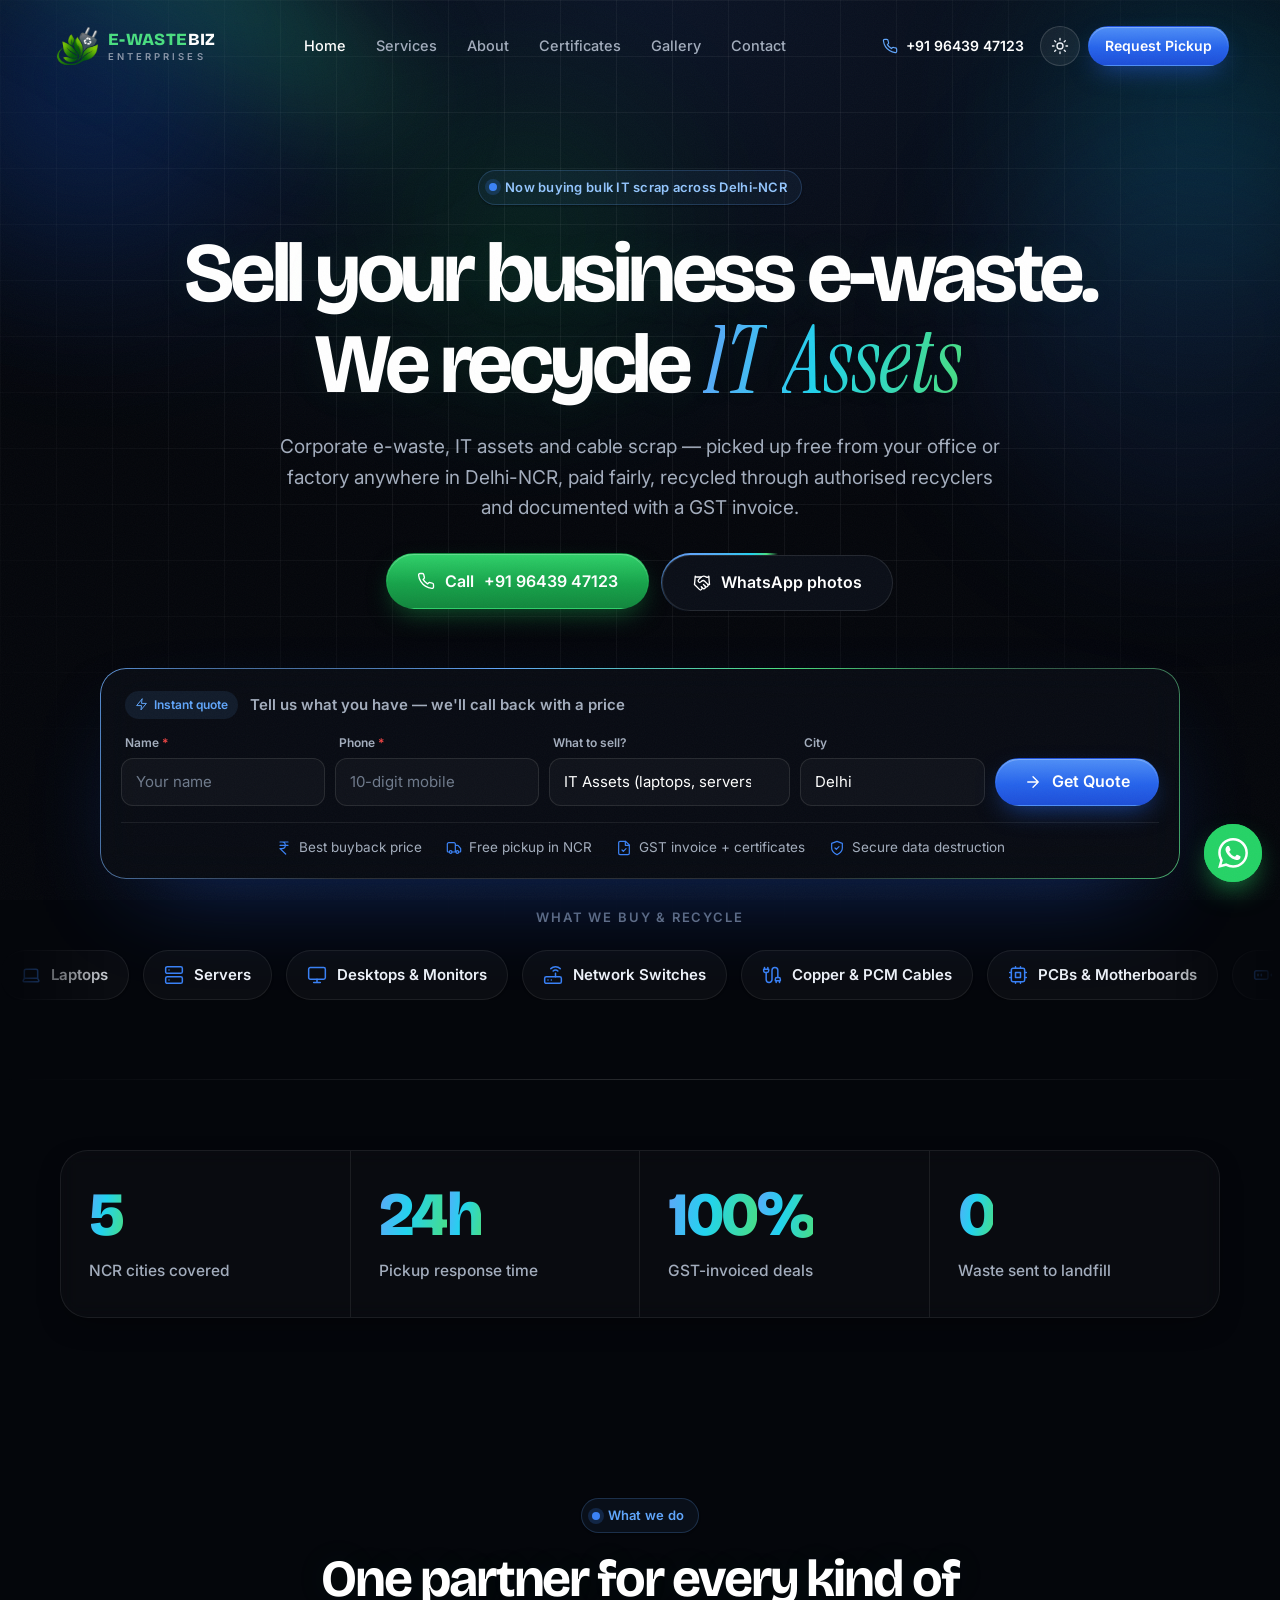
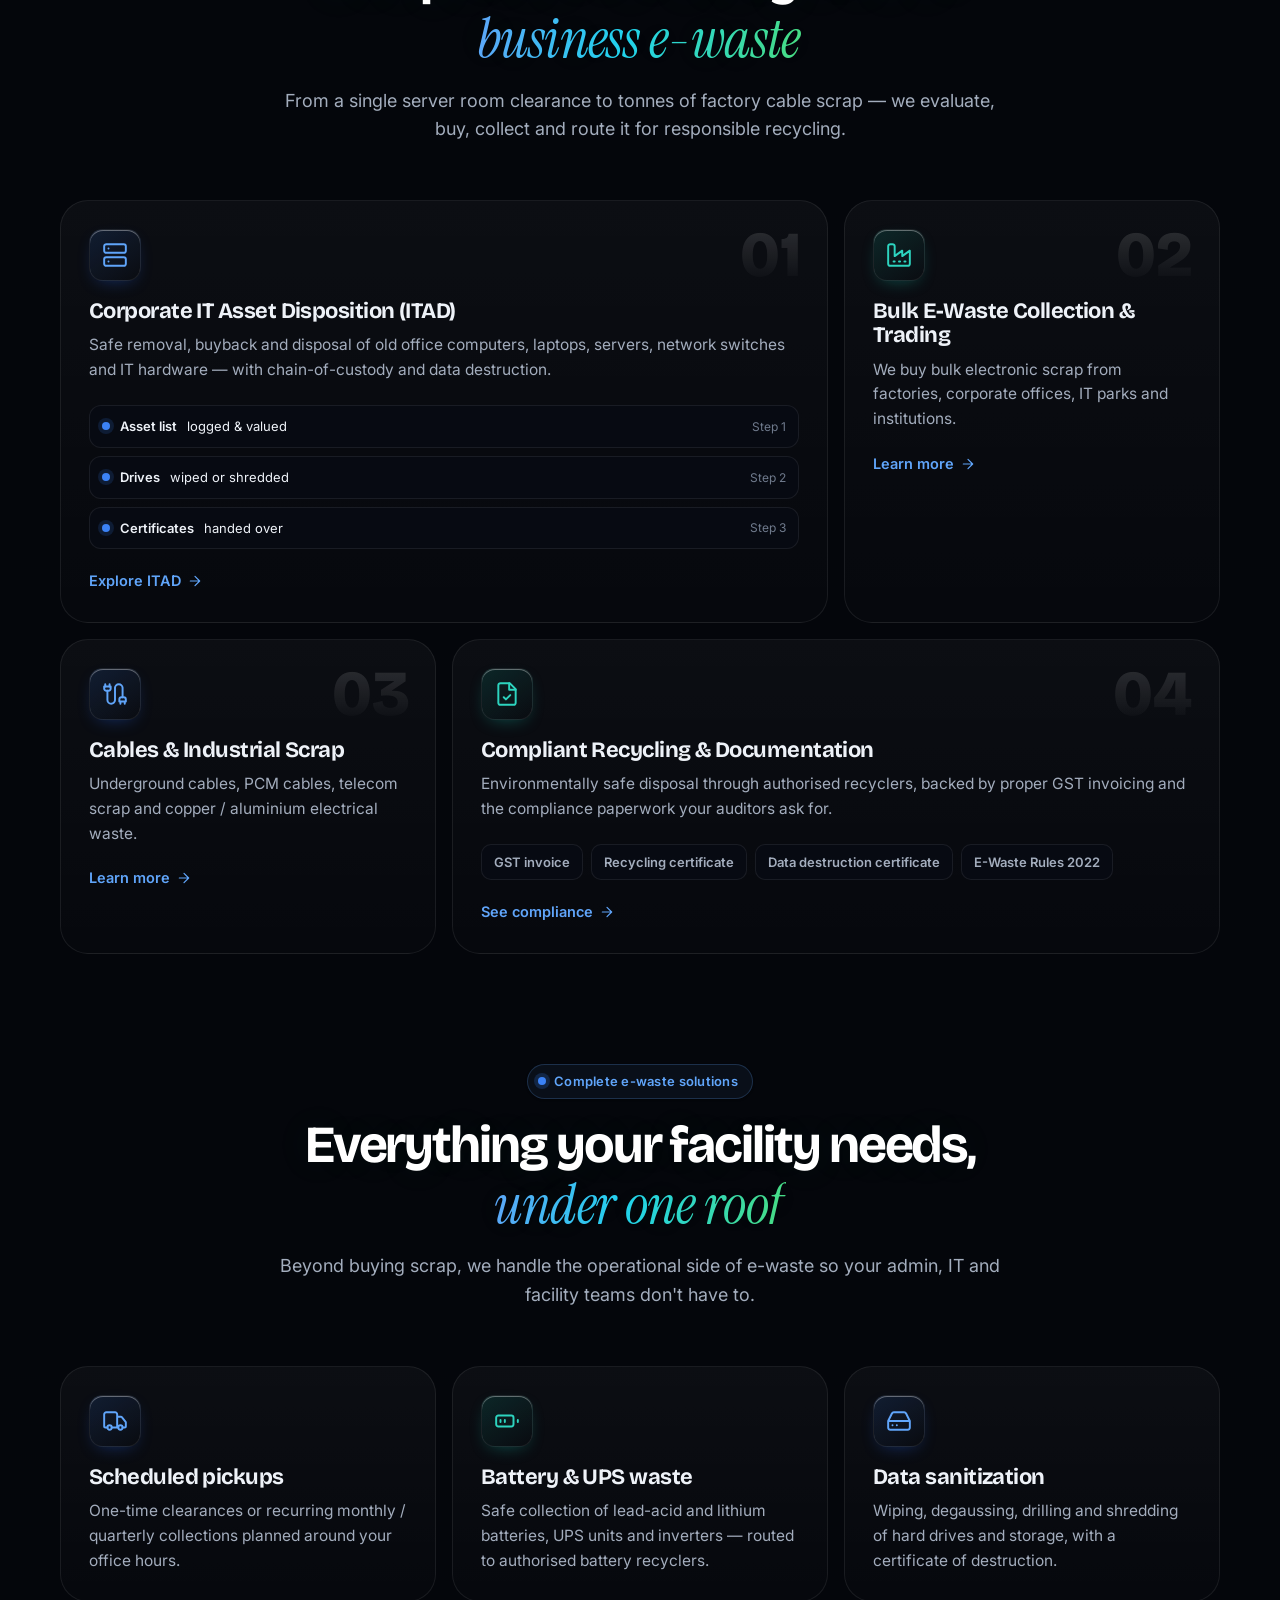
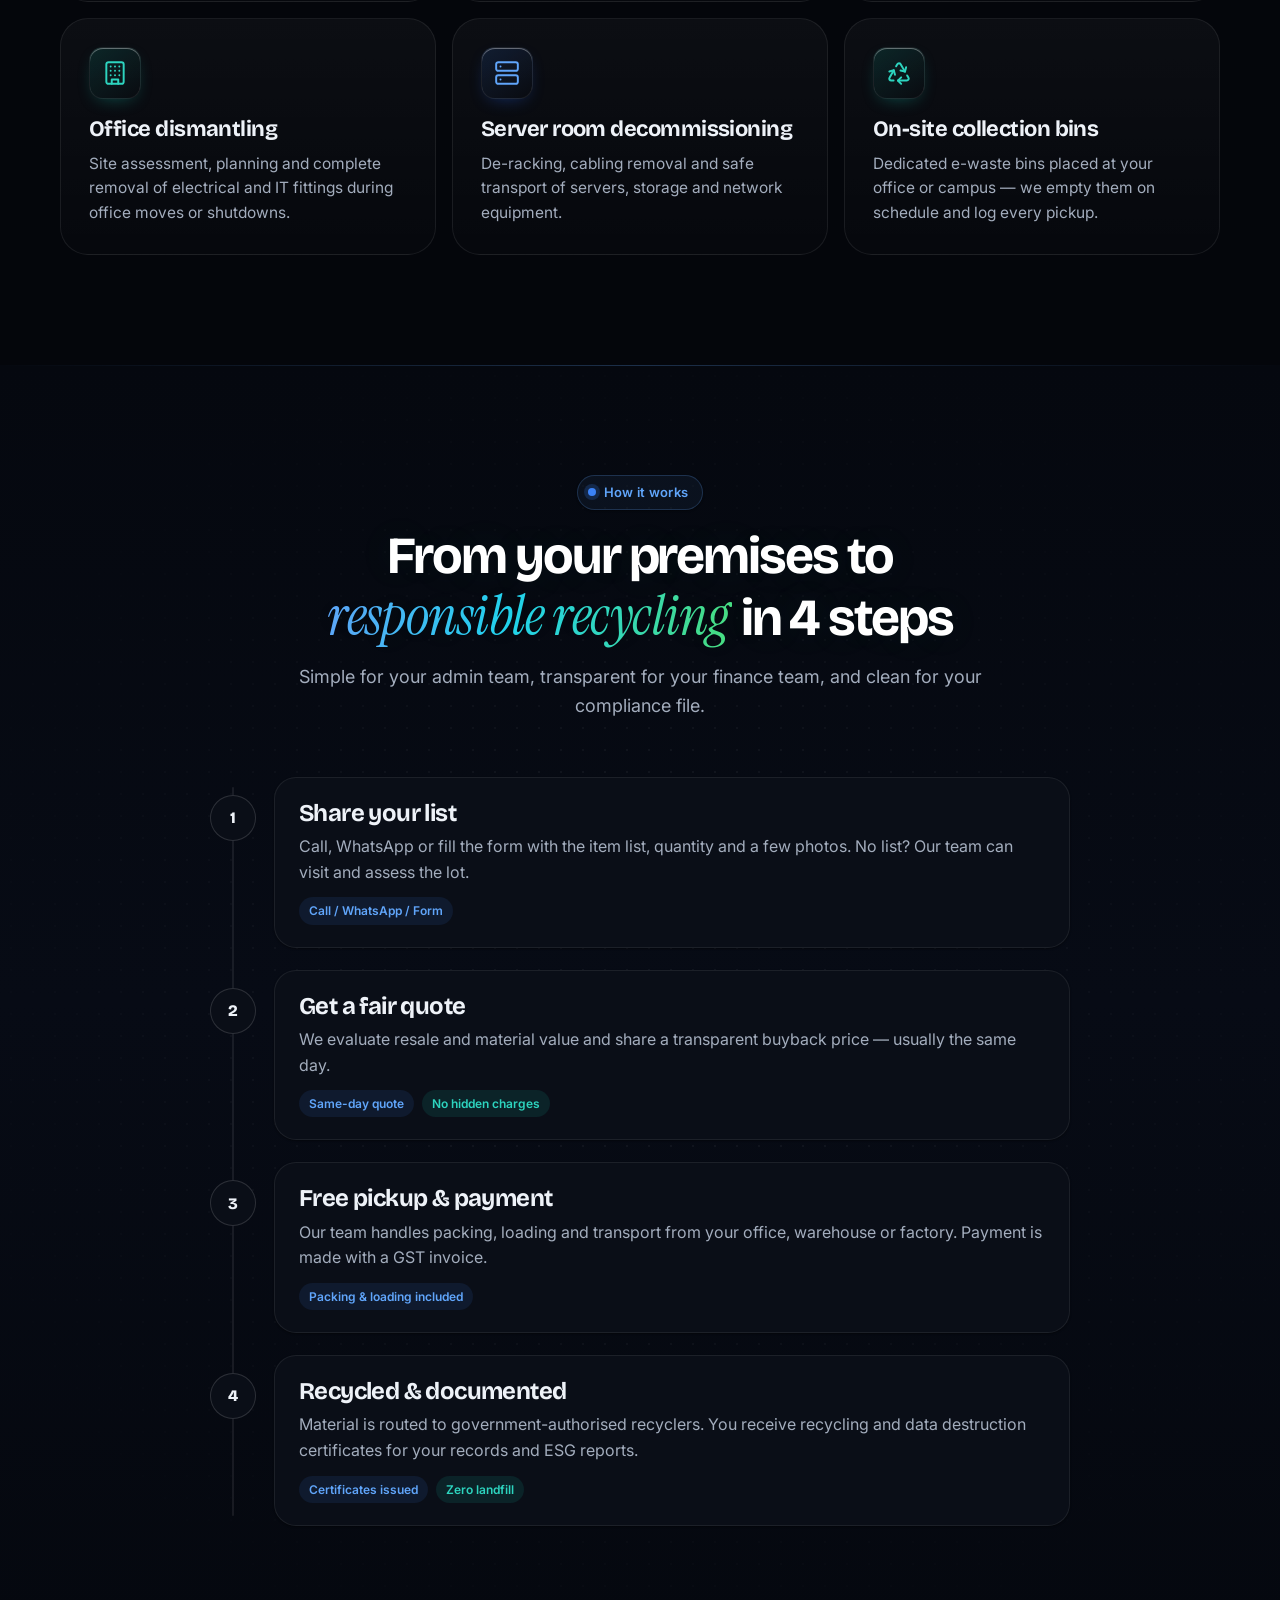
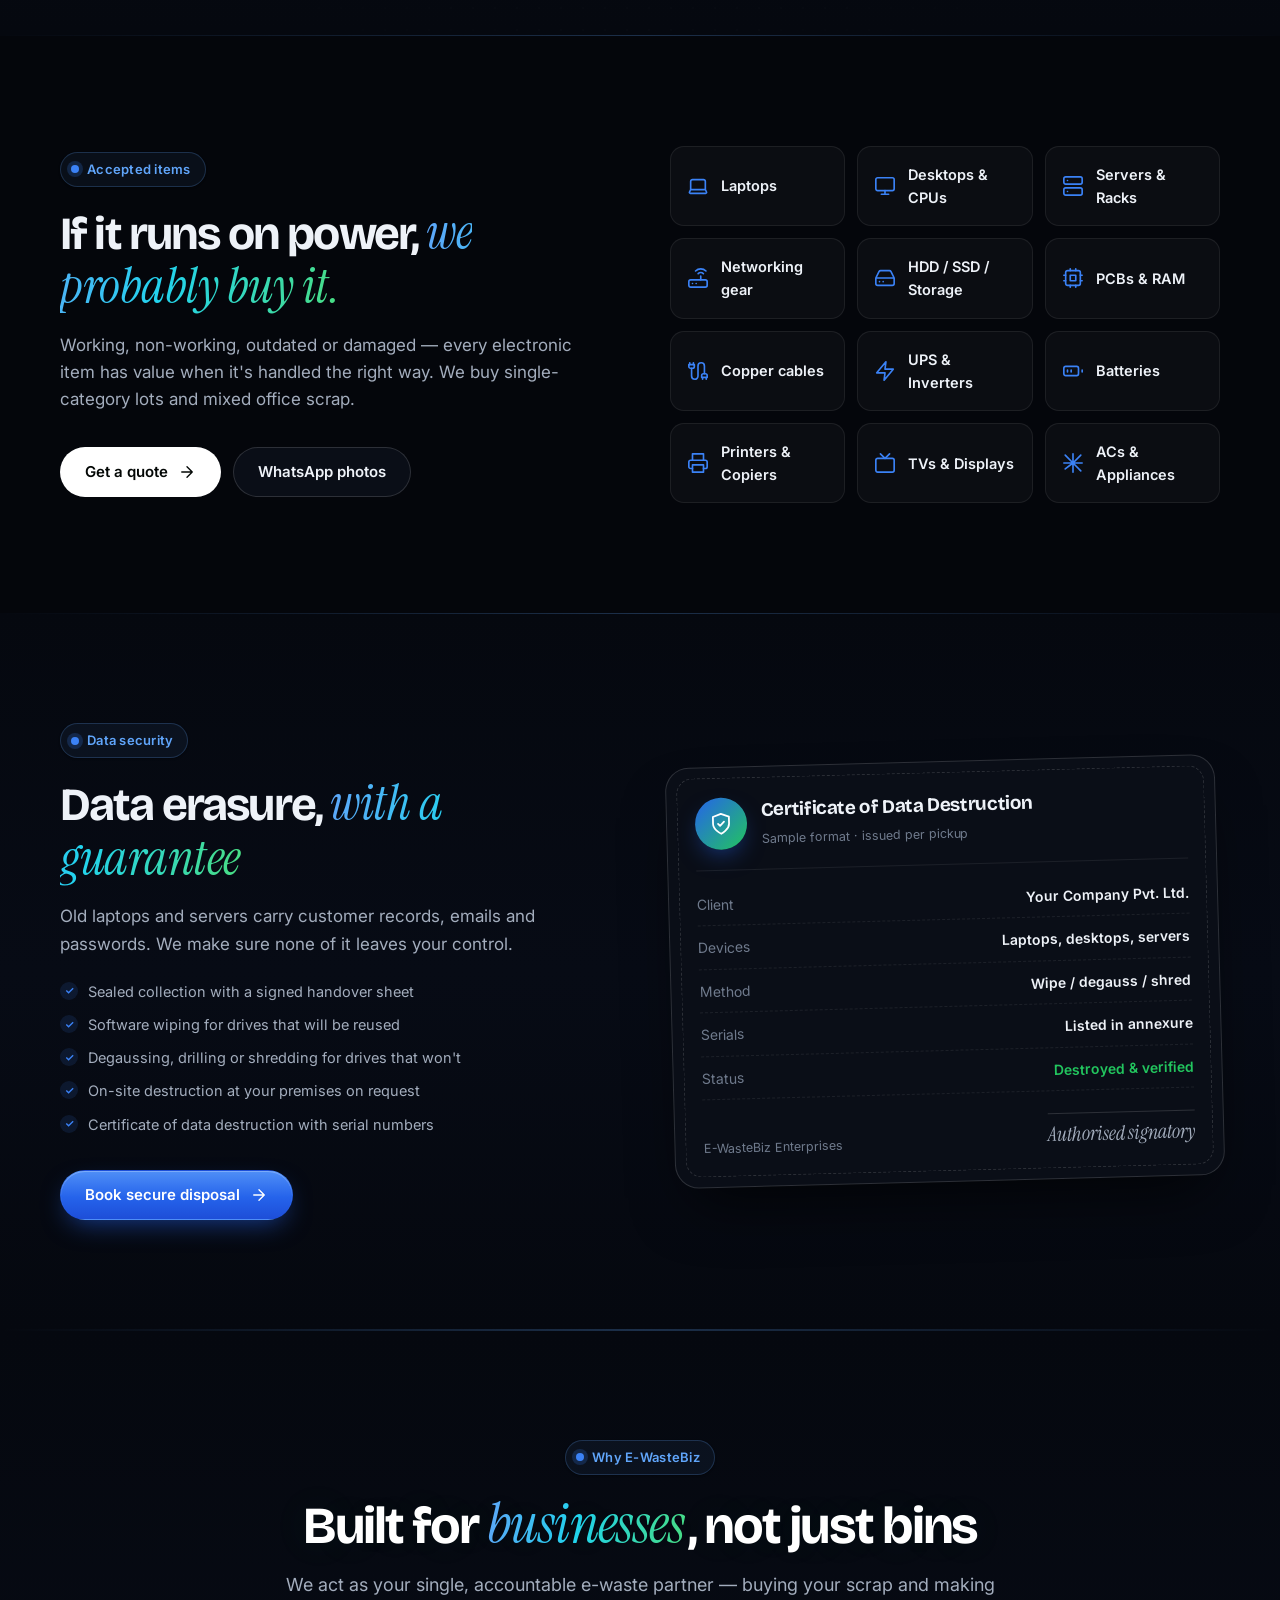
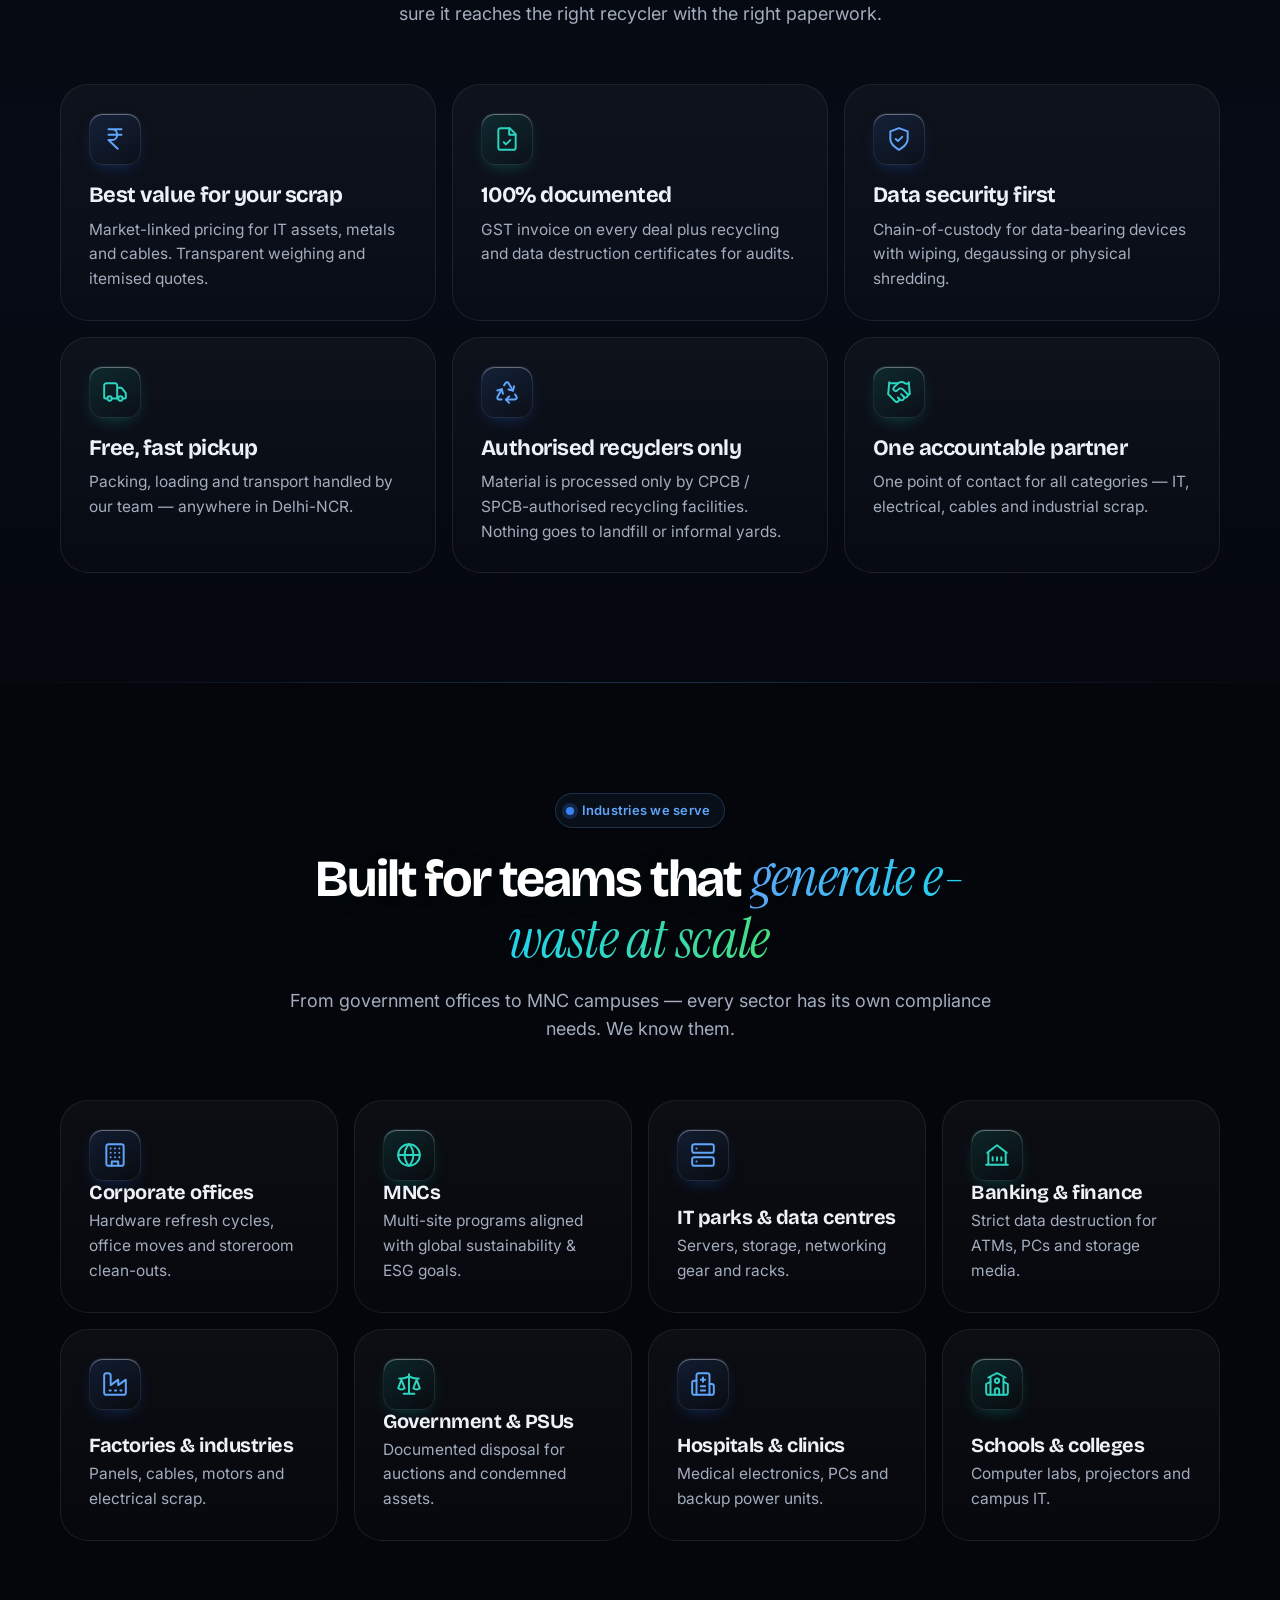
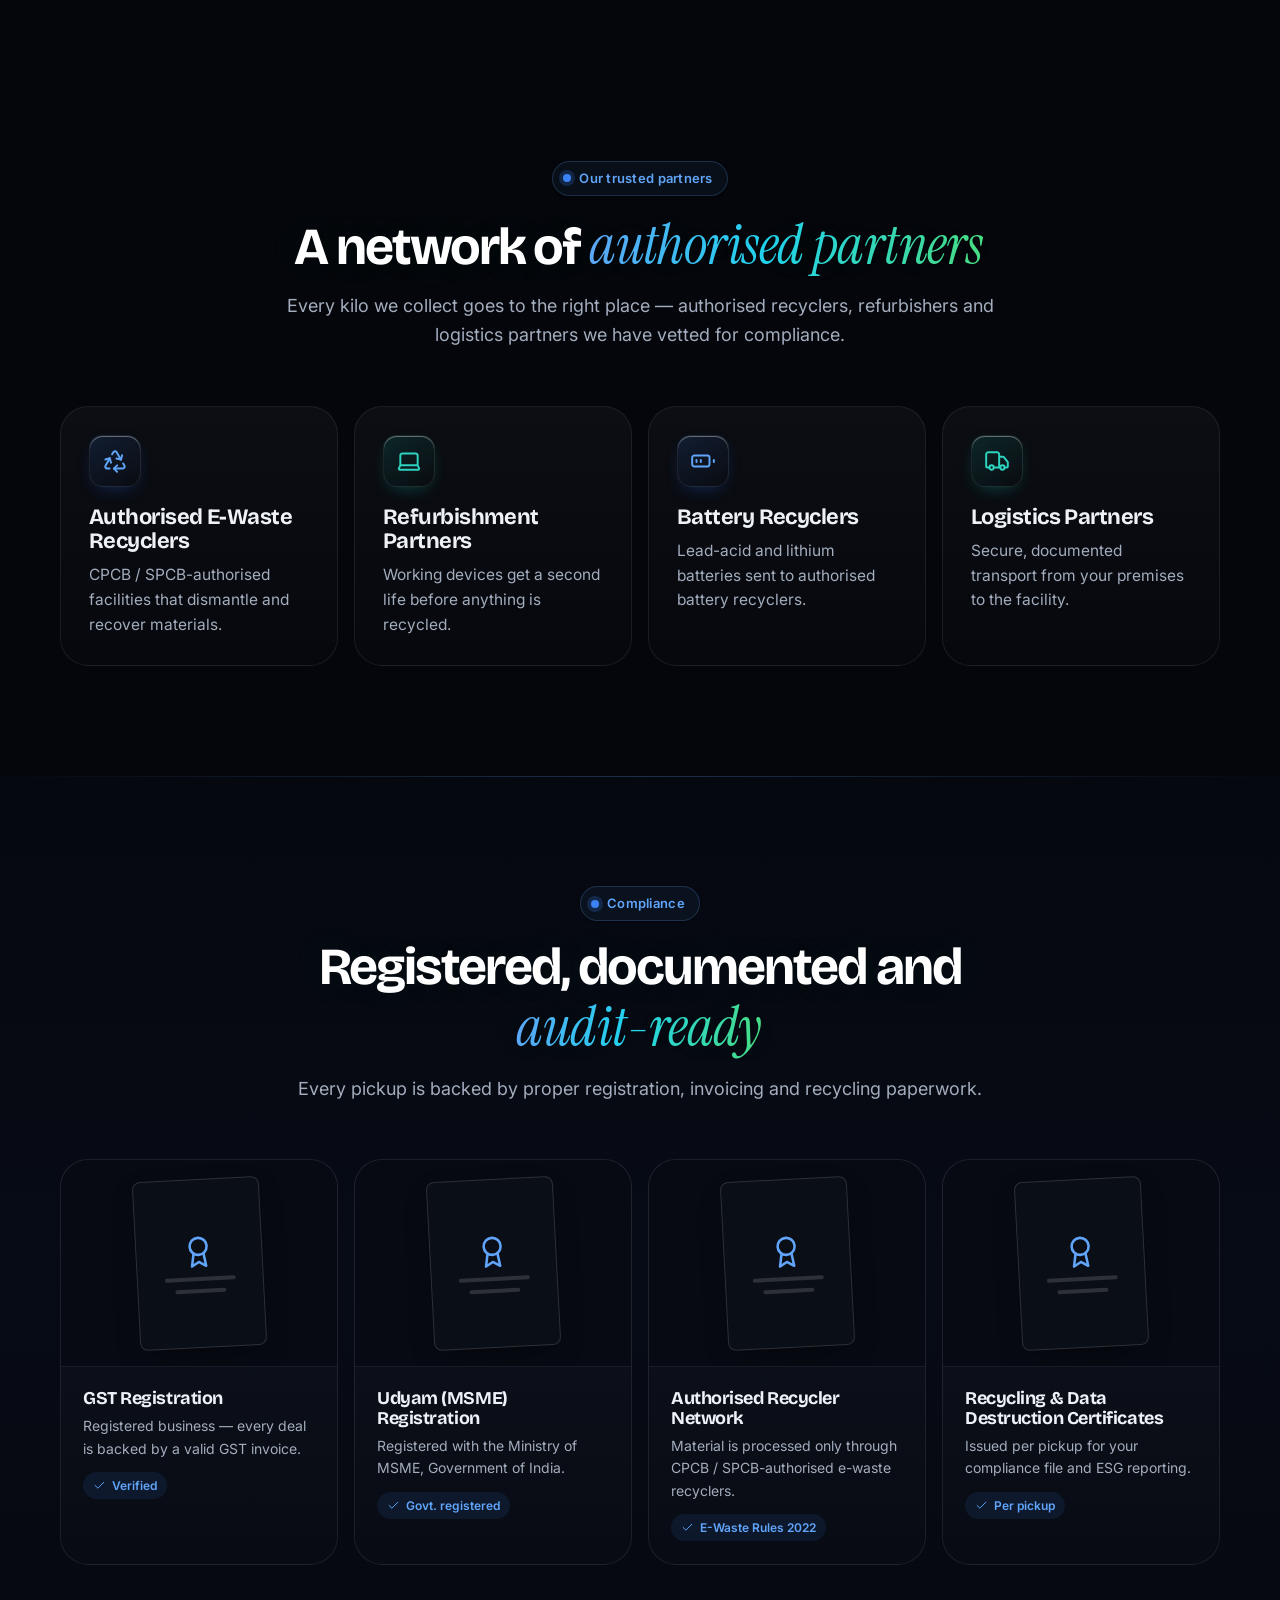
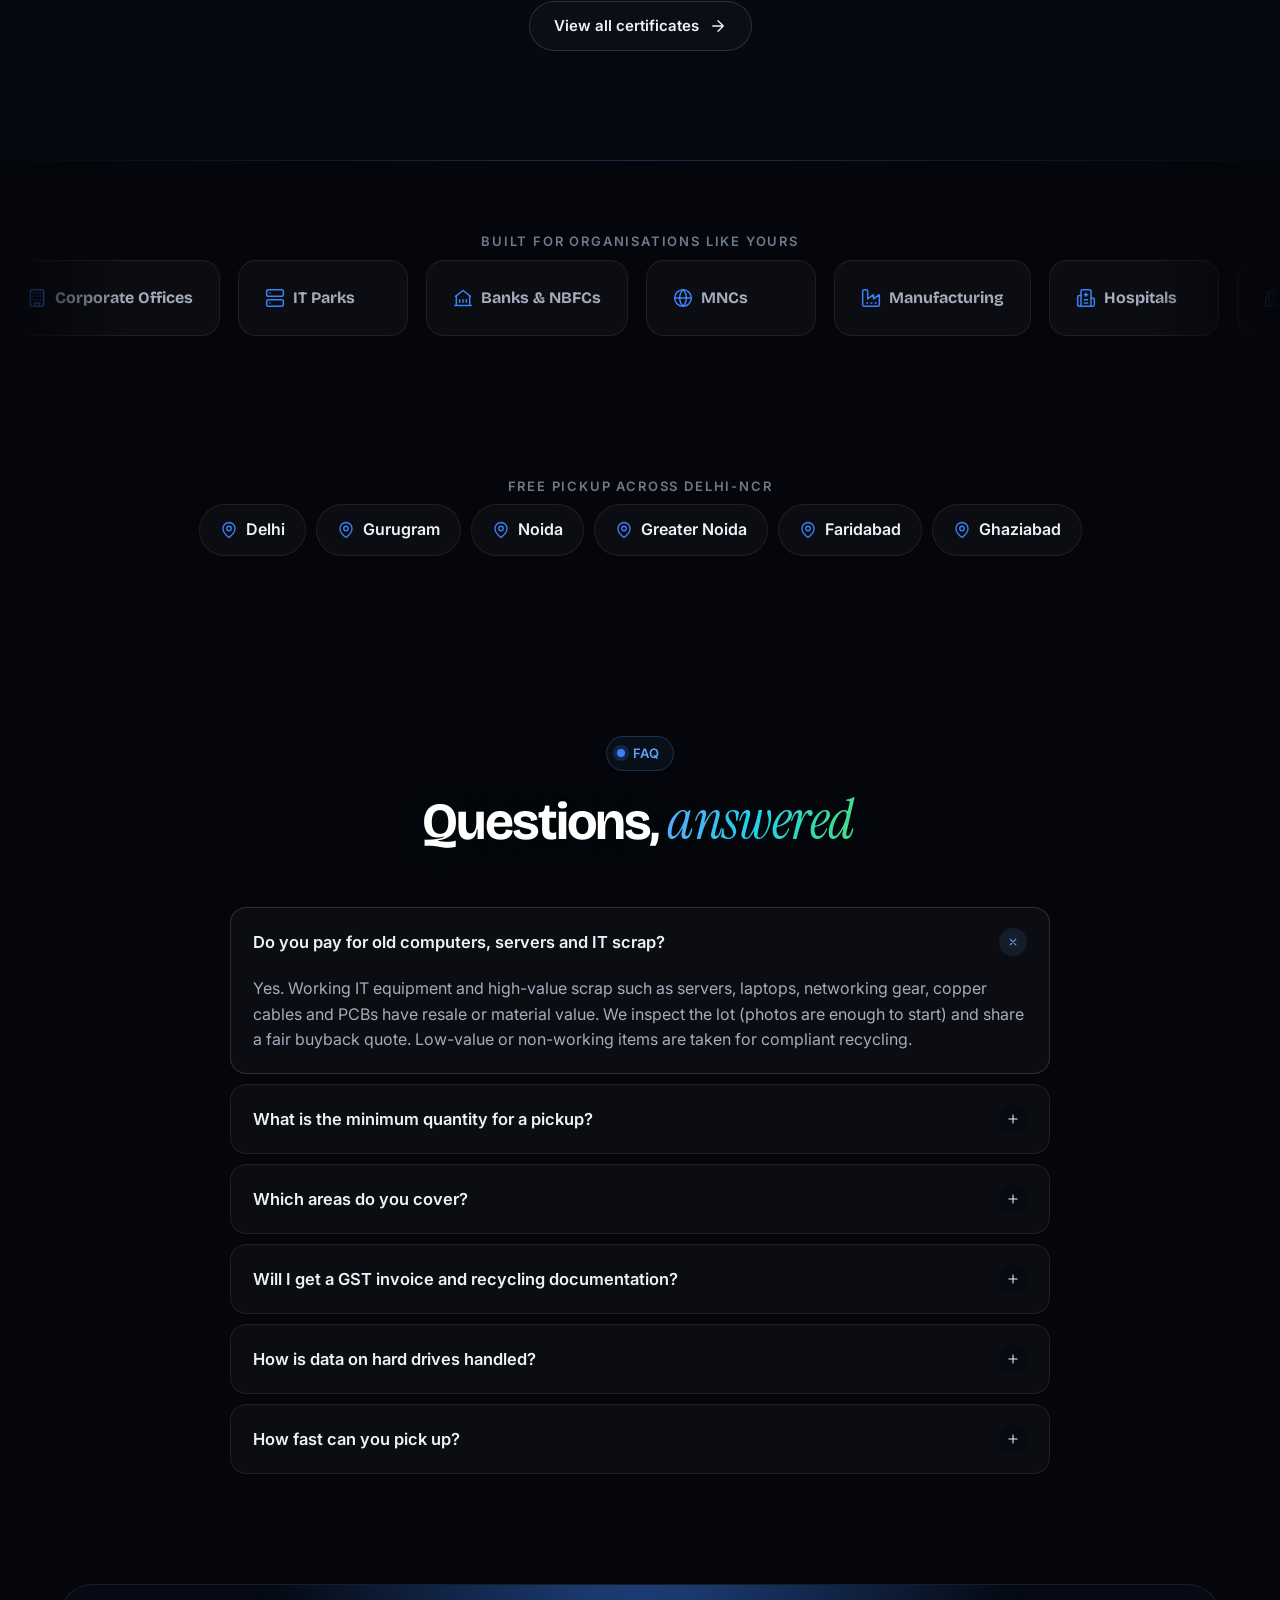
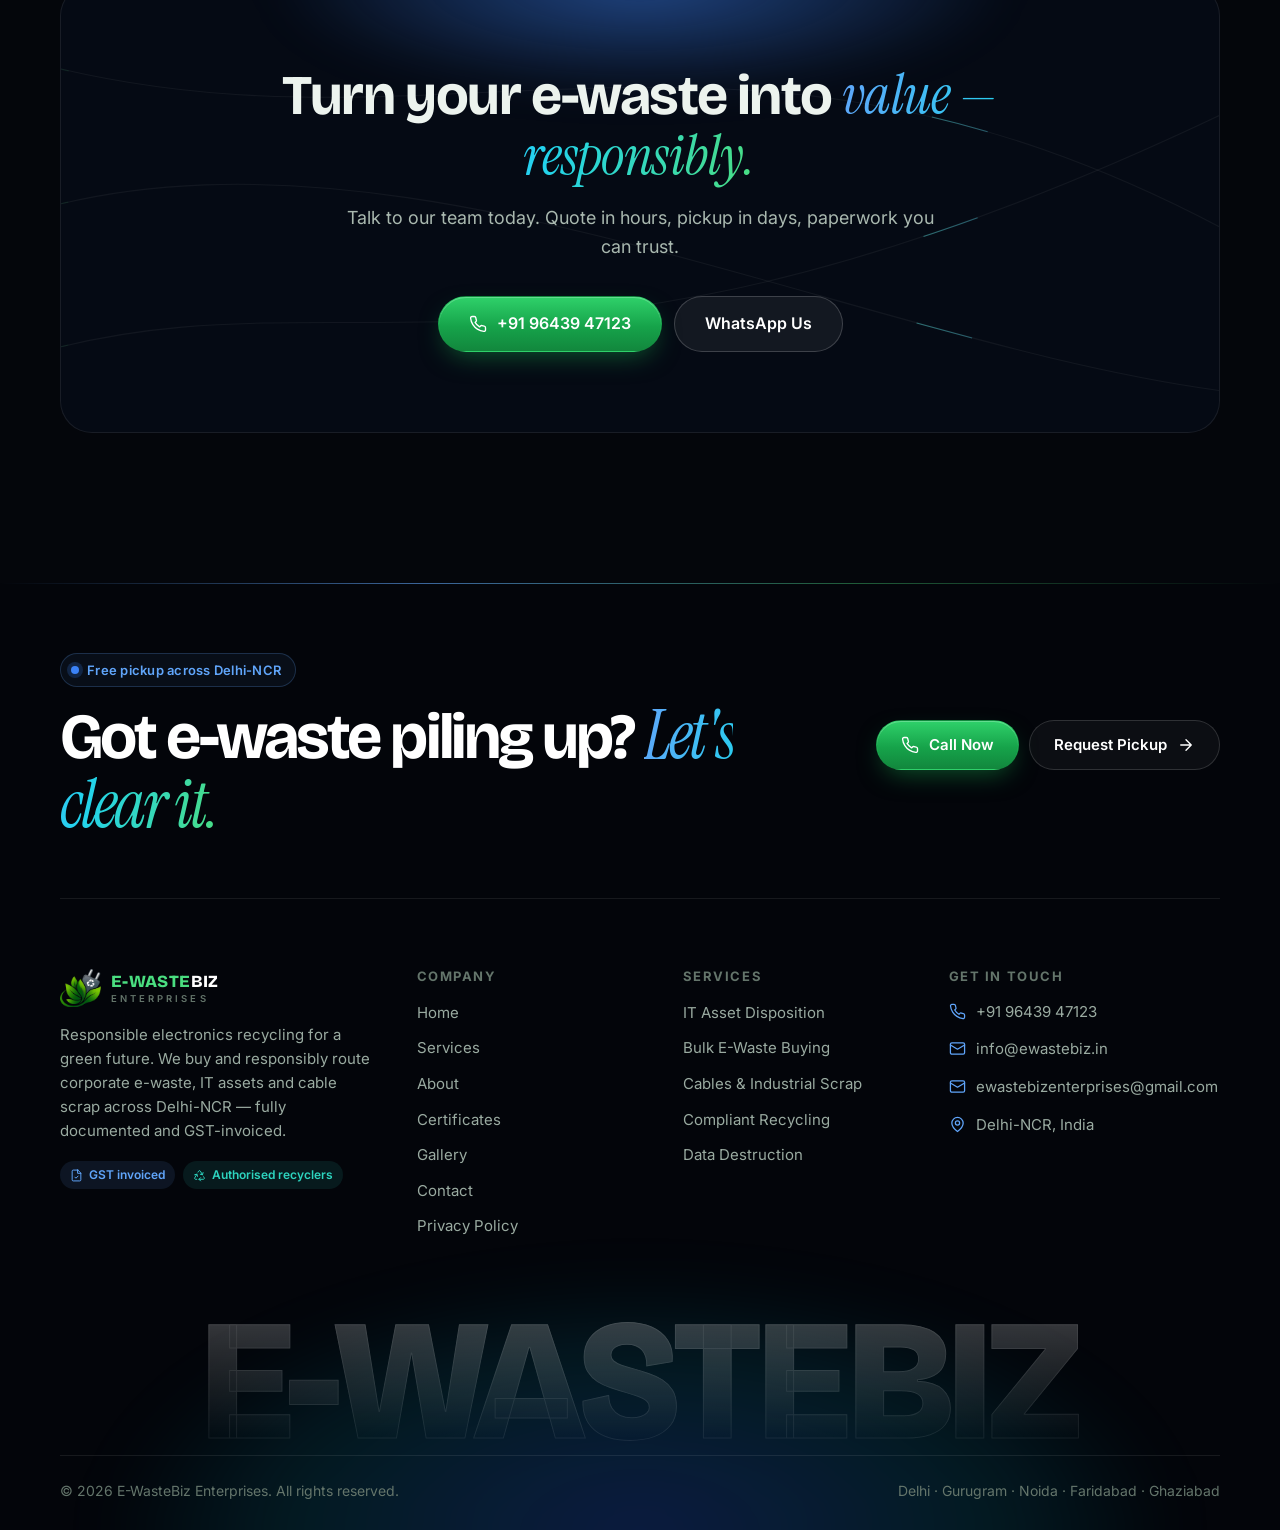
==== index.html @ ce3c7e49 "first commit" ====
<!doctype html>
<html lang="en">
<head>
  <meta charset="utf-8">
  <meta name="viewport" content="width=device-width, initial-scale=1, viewport-fit=cover">
  <title>E-WasteBiz Enterprises | Corporate E-Waste Buyers & IT Scrap Recycling in Delhi-NCR</title>
  <meta name="description" content="E-WasteBiz Enterprises buys and responsibly recycles corporate e-waste, IT assets, servers, laptops and cable scrap across Delhi, Gurugram, Noida, Faridabad & Ghaziabad. GST invoice, recycling certificates, free pickup.">
  <meta name="theme-color" content="#16a34a">
  <link rel="canonical" href="https://ewastebiz.in/">
  <meta property="og:type" content="website">
  <meta property="og:title" content="E-WasteBiz Enterprises — Responsible Electronics Recycling in Delhi-NCR">
  <meta property="og:description" content="Sell your office e-waste, IT assets and cable scrap. Fair buyback, free pickup, GST invoice & compliance documents.">
  <meta property="og:image" content="https://ewastebiz.in/assets/img/og.jpg">
  <link rel="icon" type="image/png" href="assets/img/favicon.png">
  <link rel="apple-touch-icon" href="assets/img/favicon.png">
  <script>var t="dark";try{t=localStorage.getItem("ewb-theme")||"dark"}catch(e){}document.documentElement.dataset.theme=t</script>
  <link rel="preconnect" href="https://fonts.googleapis.com">
  <link rel="preconnect" href="https://fonts.gstatic.com" crossorigin>
  <link href="https://fonts.googleapis.com/css2?family=Bricolage+Grotesque:opsz,wght@12..96,600;12..96,700;12..96,800&family=Instrument+Serif:ital@0;1&family=Inter:wght@400;500;600;700&display=swap" rel="stylesheet">
  <link rel="stylesheet" href="assets/css/style.css">
  <script type="application/ld+json">
  {"@context":"https://schema.org","@type":"LocalBusiness","name":"E-WasteBiz Enterprises","url":"https://ewastebiz.in/","image":"https://ewastebiz.in/assets/img/og.jpg","telephone":"+919643947123","email":"info@ewastebiz.in","areaServed":["Delhi","Gurugram","Noida","Faridabad","Ghaziabad"],"description":"Corporate e-waste buying, IT asset disposition and compliant recycling in Delhi-NCR."}
  </script>
</head>
<body data-page="home">

<main>
  <!-- ================= HERO ================= -->
  <section class="hero" id="top">
    <div class="aurora"><span></span><span></span><span></span></div>
    <div class="bg-grid"></div>
    <svg class="spotlight" viewBox="0 0 3787 2842" fill="none" aria-hidden="true">
      <g filter="url(#spf)"><ellipse cx="1924.71" cy="273.501" rx="1924.71" ry="273.501" transform="matrix(-0.822377 -0.568943 -0.568943 0.822377 3631.88 2291.09)" fill="url(#spg)" fill-opacity="0.22"/></g>
      <defs>
        <filter id="spf" x=".86" y=".84" width="3785.16" height="2840.26" filterUnits="userSpaceOnUse" color-interpolation-filters="sRGB"><feFlood flood-opacity="0" result="b"/><feBlend in="SourceGraphic" in2="b" result="s"/><feGaussianBlur stdDeviation="151" result="g"/></filter>
        <linearGradient id="spg"><stop stop-color="#22c55e"/><stop offset="1" stop-color="#3b82f6"/></linearGradient>
      </defs>
    </svg>
    <div class="glow-orb" style="width:420px;height:420px;right:-120px;top:120px;background:rgba(59,130,246,.18)"></div>

    <div class="meteors" aria-hidden="true"></div>
    <div class="container hero-center">
      <span class="eyebrow reveal"><span class="dot"></span><span data-announcement>Now buying bulk IT scrap across Delhi-NCR</span></span>
      <h1>
        <span class="tg">Sell your business e-waste.</span><br>
        <span class="tg">We recycle</span> <span class="flip-words" data-flip="Old Laptops|Servers|IT Assets|Copper Cables|Office E-Waste">Old Laptops</span>
      </h1>
      <p class="lead reveal" data-d="1">Corporate e-waste, IT assets and cable scrap — picked up free from your office or factory anywhere in Delhi-NCR, paid fairly, recycled through authorised recyclers and documented with a GST invoice.</p>
      <div class="hero-cta reveal" data-d="2">
        <a class="btn btn--primary btn--lg" href="tel:+919643947123" data-track="call"><i data-icon="phone"></i> Call <span data-site="phone">+91 96439 47123</span></a>
        <span class="btn-moving"><a class="btn btn--lg" href="#" data-wa><i data-icon="handshake"></i> WhatsApp photos</a></span>
      </div>

      <!-- Quote bar (LP conversion) -->
      <div class="quote-bar reveal" data-d="3" id="pickup">
        <div class="qb-head">
          <span class="pill"><i data-icon="zap"></i> Instant quote</span>
          <span class="qb-title">Tell us what you have — we'll call back with a price</span>
        </div>
        <form data-lead-form="hero" novalidate>
          <div class="qb-fields">
            <div class="field"><label for="h-name">Name <span class="req">*</span></label><input class="input" id="h-name" name="name" autocomplete="name" placeholder="Your name" required></div>
            <div class="field"><label for="h-phone">Phone <span class="req">*</span></label><input class="input" id="h-phone" name="phone" type="tel" inputmode="tel" autocomplete="tel" placeholder="10-digit mobile" required></div>
            <div class="field"><label for="h-cat">What to sell?</label>
              <select class="select" id="h-cat" name="category">
                <option>IT Assets (laptops, servers)</option><option>Bulk E-Waste</option><option>Cables & Copper Scrap</option><option>Batteries / UPS</option><option>Mixed office scrap</option><option>Other</option>
              </select></div>
            <div class="field"><label for="h-city">City</label>
              <select class="select" id="h-city" name="city">
                <option>Delhi</option><option>Gurugram</option><option>Noida</option><option>Greater Noida</option><option>Faridabad</option><option>Ghaziabad</option><option>Other</option>
              </select></div>
            <input class="hp" type="text" name="website" tabindex="-1" autocomplete="off" aria-hidden="true">
            <button class="btn btn--primary btn--lg qb-btn" type="submit"><span class="spinner"></span><i class="lbl-icon" data-icon="arrow"></i> Get Quote</button>
          </div>
          <div class="form-msg" role="alert"></div>
        </form>
        <div class="qb-foot">
          <span><i data-icon="rupee"></i> Best buyback price</span>
          <span><i data-icon="truck"></i> Free pickup in NCR</span>
          <span><i data-icon="file"></i> GST invoice + certificates</span>
          <span><i data-icon="shield"></i> Secure data destruction</span>
        </div>
      </div>
    </div>

    <!-- What we buy marquee -->
    <div class="strip">
      <div class="strip-label">What we buy &amp; recycle</div>
      <div class="marquee"><div class="marquee-track" data-dup>
        <span class="chip"><i data-icon="laptop"></i>Laptops</span>
        <span class="chip"><i data-icon="server"></i>Servers</span>
        <span class="chip"><i data-icon="monitor"></i>Desktops & Monitors</span>
        <span class="chip"><i data-icon="router"></i>Network Switches</span>
        <span class="chip"><i data-icon="cable"></i>Copper & PCM Cables</span>
        <span class="chip"><i data-icon="cpu"></i>PCBs & Motherboards</span>
        <span class="chip"><i data-icon="battery"></i>UPS & Batteries</span>
        <span class="chip"><i data-icon="printer"></i>Printers & Copiers</span>
        <span class="chip"><i data-icon="hdd"></i>Hard Drives</span>
        <span class="chip"><i data-icon="phoneDev"></i>Mobiles & Tablets</span>
        <span class="chip"><i data-icon="factory"></i>Industrial Scrap</span>
      </div></div>
    </div>
  </section>

  <!-- ================= STATS ================= -->
  <section class="section--tight">
    <div class="container">
      <div class="stats reveal" data-stats></div>
    </div>
  </section>

  <!-- ================= SERVICES (BENTO) ================= -->
  <section class="section" id="services">
    <div class="container">
      <div class="section-head reveal">
        <span class="eyebrow"><span class="dot"></span>What we do</span>
        <h2>One partner for every kind of <span class="grad-text">business e-waste</span></h2>
        <p>From a single server room clearance to tonnes of factory cable scrap — we evaluate, buy, collect and route it for responsible recycling.</p>
      </div>
      <div class="bento">
        <article class="card reveal">
          <span class="card-num">01</span>
          <div class="card-icon"><i data-icon="server"></i></div>
          <h3>Corporate IT Asset Disposition (ITAD)</h3>
          <p>Safe removal, buyback and disposal of old office computers, laptops, servers, network switches and IT hardware — with chain-of-custody and data destruction.</p>
          <div class="mini-log">
            <div><i></i><b>Asset list</b> logged &amp; valued<span>Step 1</span></div>
            <div><i></i><b>Drives</b> wiped or shredded<span>Step 2</span></div>
            <div><i></i><b>Certificates</b> handed over<span>Step 3</span></div>
          </div>
          <a class="card-link" href="services.html#itad">Explore ITAD <i data-icon="arrow"></i></a>
        </article>
        <article class="card reveal" data-d="1">
          <span class="card-num">02</span>
          <div class="card-icon card-icon--blue"><i data-icon="factory"></i></div>
          <h3>Bulk E-Waste Collection & Trading</h3>
          <p>We buy bulk electronic scrap from factories, corporate offices, IT parks and institutions.</p>
          <a class="card-link" href="services.html#bulk">Learn more <i data-icon="arrow"></i></a>
        </article>
        <article class="card reveal">
          <span class="card-num">03</span>
          <div class="card-icon"><i data-icon="cable"></i></div>
          <h3>Cables & Industrial Scrap</h3>
          <p>Underground cables, PCM cables, telecom scrap and copper / aluminium electrical waste.</p>
          <a class="card-link" href="services.html#cables">Learn more <i data-icon="arrow"></i></a>
        </article>
        <article class="card reveal" data-d="1">
          <span class="card-num">04</span>
          <div class="card-icon card-icon--blue"><i data-icon="file"></i></div>
          <h3>Compliant Recycling & Documentation</h3>
          <p>Environmentally safe disposal through authorised recyclers, backed by proper GST invoicing and the compliance paperwork your auditors ask for.</p>
          <div class="bento-visual"><span class="tag">GST invoice</span><span class="tag">Recycling certificate</span><span class="tag">Data destruction certificate</span><span class="tag">E-Waste Rules 2022</span></div>
          <a class="card-link" href="services.html#compliance">See compliance <i data-icon="arrow"></i></a>
        </article>
      </div>
    </div>
  </section>


  <!-- ================= MORE SERVICES ================= -->
  <section class="section" style="padding-top:0">
    <div class="container">
      <div class="section-head reveal">
        <span class="eyebrow"><span class="dot"></span>Complete e-waste solutions</span>
        <h2>Everything your facility needs, <span class="grad-text">under one roof</span></h2>
        <p>Beyond buying scrap, we handle the operational side of e-waste so your admin, IT and facility teams don't have to.</p>
      </div>
      <div class="grid-3">
        <div class="card reveal"><div class="card-icon"><i data-icon="truck"></i></div><h3>Scheduled pickups</h3><p>One-time clearances or recurring monthly / quarterly collections planned around your office hours.</p></div>
        <div class="card reveal" data-d="1"><div class="card-icon card-icon--blue"><i data-icon="battery"></i></div><h3>Battery & UPS waste</h3><p>Safe collection of lead-acid and lithium batteries, UPS units and inverters — routed to authorised battery recyclers.</p></div>
        <div class="card reveal" data-d="2"><div class="card-icon"><i data-icon="hdd"></i></div><h3>Data sanitization</h3><p>Wiping, degaussing, drilling and shredding of hard drives and storage, with a certificate of destruction.</p></div>
        <div class="card reveal"><div class="card-icon card-icon--blue"><i data-icon="building"></i></div><h3>Office dismantling</h3><p>Site assessment, planning and complete removal of electrical and IT fittings during office moves or shutdowns.</p></div>
        <div class="card reveal" data-d="1"><div class="card-icon"><i data-icon="server"></i></div><h3>Server room decommissioning</h3><p>De-racking, cabling removal and safe transport of servers, storage and network equipment.</p></div>
        <div class="card reveal" data-d="2"><div class="card-icon card-icon--blue"><i data-icon="recycle"></i></div><h3>On-site collection bins</h3><p>Dedicated e-waste bins placed at your office or campus — we empty them on schedule and log every pickup.</p></div>
      </div>
    </div>
  </section>

  <!-- ================= PROCESS ================= -->
  <section class="section section--soft" id="process">
    <div class="bg-dots"></div>
    <div class="container" style="position:relative">
      <div class="section-head reveal">
        <span class="eyebrow"><span class="dot"></span>How it works</span>
        <h2>From your premises to <span class="grad-text">responsible recycling</span> in 4 steps</h2>
        <p>Simple for your admin team, transparent for your finance team, and clean for your compliance file.</p>
      </div>
      <div class="process">
        <div class="beam-track"><div class="beam-fill"></div></div>
        <div class="step reveal">
          <div class="step-dot">1</div>
          <div class="step-body">
          <h3>Share your list</h3>
          <p>Call, WhatsApp or fill the form with the item list, quantity and a few photos. No list? Our team can visit and assess the lot.</p>
          <div class="meta"><span class="pill">Call / WhatsApp / Form</span></div>
          </div>
        </div>
        <div class="step reveal">
          <div class="step-dot">2</div>
          <div class="step-body">
          <h3>Get a fair quote</h3>
          <p>We evaluate resale and material value and share a transparent buyback price — usually the same day.</p>
          <div class="meta"><span class="pill">Same-day quote</span><span class="pill pill--blue">No hidden charges</span></div>
          </div>
        </div>
        <div class="step reveal">
          <div class="step-dot">3</div>
          <div class="step-body">
          <h3>Free pickup & payment</h3>
          <p>Our team handles packing, loading and transport from your office, warehouse or factory. Payment is made with a GST invoice.</p>
          <div class="meta"><span class="pill">Packing & loading included</span></div>
          </div>
        </div>
        <div class="step reveal">
          <div class="step-dot">4</div>
          <div class="step-body">
          <h3>Recycled & documented</h3>
          <p>Material is routed to government-authorised recyclers. You receive recycling and data destruction certificates for your records and ESG reports.</p>
          <div class="meta"><span class="pill">Certificates issued</span><span class="pill pill--blue">Zero landfill</span></div>
          </div>
        </div>
      </div>
    </div>
  </section>

  <!-- ================= ITEMS WE BUY ================= -->
  <section class="section">
    <div class="container">
      <div class="split">
        <div class="reveal">
          <span class="eyebrow"><span class="dot"></span>Accepted items</span>
          <h2>If it runs on power, <span class="grad-text">we probably buy it.</span></h2>
          <p>Working, non-working, outdated or damaged — every electronic item has value when it's handled the right way. We buy single-category lots and mixed office scrap.</p>
          <div class="hero-cta">
            <a class="btn btn--dark" href="#pickup">Get a quote <i data-icon="arrow"></i></a>
            <a class="btn btn--ghost" href="#" data-wa>WhatsApp photos</a>
          </div>
        </div>
        <div class="items">
          <div class="item reveal"><i data-icon="laptop"></i>Laptops</div>
          <div class="item reveal"><i data-icon="monitor"></i>Desktops & CPUs</div>
          <div class="item reveal"><i data-icon="server"></i>Servers & Racks</div>
          <div class="item reveal"><i data-icon="router"></i>Networking gear</div>
          <div class="item reveal"><i data-icon="hdd"></i>HDD / SSD / Storage</div>
          <div class="item reveal"><i data-icon="cpu"></i>PCBs & RAM</div>
          <div class="item reveal"><i data-icon="cable"></i>Copper cables</div>
          <div class="item reveal"><i data-icon="ups"></i>UPS & Inverters</div>
          <div class="item reveal"><i data-icon="battery"></i>Batteries</div>
          <div class="item reveal"><i data-icon="printer"></i>Printers & Copiers</div>
          <div class="item reveal"><i data-icon="tv"></i>TVs & Displays</div>
          <div class="item reveal"><i data-icon="ac"></i>ACs & Appliances</div>
        </div>
      </div>
    </div>
  </section>


  <!-- ================= DATA ERASURE ================= -->
  <section class="section section--soft">
    <div class="container split">
      <div class="reveal">
        <span class="eyebrow"><span class="dot"></span>Data security</span>
        <h2>Data erasure, <span class="grad-text">with a guarantee</span></h2>
        <p>Old laptops and servers carry customer records, emails and passwords. We make sure none of it leaves your control.</p>
        <ul class="ticks" style="list-style:none;padding:0;margin:22px 0 0;display:grid;gap:10px">
          <li>Sealed collection with a signed handover sheet</li>
          <li>Software wiping for drives that will be reused</li>
          <li>Degaussing, drilling or shredding for drives that won't</li>
          <li>On-site destruction at your premises on request</li>
          <li>Certificate of data destruction with serial numbers</li>
        </ul>
        <div class="hero-cta"><a class="btn btn--primary" href="contact.html#pickup">Book secure disposal <i data-icon="arrow"></i></a></div>
      </div>
      <div class="reveal" data-d="1">
        <div class="doc-card">
          <div class="doc-head"><span class="doc-seal"><i data-icon="shield"></i></span><div><b>Certificate of Data Destruction</b><small>Sample format · issued per pickup</small></div></div>
          <div class="doc-rows">
            <div><span>Client</span><b>Your Company Pvt. Ltd.</b></div>
            <div><span>Devices</span><b>Laptops, desktops, servers</b></div>
            <div><span>Method</span><b>Wipe / degauss / shred</b></div>
            <div><span>Serials</span><b>Listed in annexure</b></div>
            <div><span>Status</span><b class="ok">Destroyed &amp; verified</b></div>
          </div>
          <div class="doc-foot"><span>E-WasteBiz Enterprises</span><span class="sig">Authorised signatory</span></div>
        </div>
      </div>
    </div>
  </section>

  <!-- ================= WHY US ================= -->
  <section class="section section--soft">
    <div class="container">
      <div class="section-head reveal">
        <span class="eyebrow"><span class="dot"></span>Why E-WasteBiz</span>
        <h2>Built for <span class="grad-text">businesses</span>, not just bins</h2>
        <p>We act as your single, accountable e-waste partner — buying your scrap and making sure it reaches the right recycler with the right paperwork.</p>
      </div>
      <div class="grid-3">
        <div class="card reveal"><div class="card-icon"><i data-icon="rupee"></i></div><h3>Best value for your scrap</h3><p>Market-linked pricing for IT assets, metals and cables. Transparent weighing and itemised quotes.</p></div>
        <div class="card reveal" data-d="1"><div class="card-icon card-icon--blue"><i data-icon="file"></i></div><h3>100% documented</h3><p>GST invoice on every deal plus recycling and data destruction certificates for audits.</p></div>
        <div class="card reveal" data-d="2"><div class="card-icon"><i data-icon="shield"></i></div><h3>Data security first</h3><p>Chain-of-custody for data-bearing devices with wiping, degaussing or physical shredding.</p></div>
        <div class="card reveal"><div class="card-icon card-icon--blue"><i data-icon="truck"></i></div><h3>Free, fast pickup</h3><p>Packing, loading and transport handled by our team — anywhere in Delhi-NCR.</p></div>
        <div class="card reveal" data-d="1"><div class="card-icon"><i data-icon="recycle"></i></div><h3>Authorised recyclers only</h3><p>Material is processed only by CPCB / SPCB-authorised recycling facilities. Nothing goes to landfill or informal yards.</p></div>
        <div class="card reveal" data-d="2"><div class="card-icon card-icon--blue"><i data-icon="handshake"></i></div><h3>One accountable partner</h3><p>One point of contact for all categories — IT, electrical, cables and industrial scrap.</p></div>
      </div>
    </div>
  </section>

  <!-- ================= INDUSTRIES ================= -->
  <section class="section">
    <div class="container">
      <div class="section-head reveal">
        <span class="eyebrow"><span class="dot"></span>Industries we serve</span>
        <h2>Built for teams that <span class="grad-text">generate e-waste at scale</span></h2>
        <p>From government offices to MNC campuses — every sector has its own compliance needs. We know them.</p>
      </div>
      <div class="grid-4">
        <div class="card ind reveal"><div class="card-icon"><i data-icon="building"></i></div><div><h3>Corporate offices</h3><p>Hardware refresh cycles, office moves and storeroom clean-outs.</p></div></div>
        <div class="card ind reveal" data-d="1"><div class="card-icon card-icon--blue"><i data-icon="globe"></i></div><div><h3>MNCs</h3><p>Multi-site programs aligned with global sustainability & ESG goals.</p></div></div>
        <div class="card ind reveal" data-d="2"><div class="card-icon"><i data-icon="server"></i></div><div><h3>IT parks & data centres</h3><p>Servers, storage, networking gear and racks.</p></div></div>
        <div class="card ind reveal" data-d="3"><div class="card-icon card-icon--blue"><i data-icon="bank"></i></div><div><h3>Banking & finance</h3><p>Strict data destruction for ATMs, PCs and storage media.</p></div></div>
        <div class="card ind reveal"><div class="card-icon"><i data-icon="factory"></i></div><div><h3>Factories & industries</h3><p>Panels, cables, motors and electrical scrap.</p></div></div>
        <div class="card ind reveal" data-d="1"><div class="card-icon card-icon--blue"><i data-icon="scale"></i></div><div><h3>Government & PSUs</h3><p>Documented disposal for auctions and condemned assets.</p></div></div>
        <div class="card ind reveal" data-d="2"><div class="card-icon"><i data-icon="hospital"></i></div><div><h3>Hospitals & clinics</h3><p>Medical electronics, PCs and backup power units.</p></div></div>
        <div class="card ind reveal" data-d="3"><div class="card-icon card-icon--blue"><i data-icon="school"></i></div><div><h3>Schools & colleges</h3><p>Computer labs, projectors and campus IT.</p></div></div>
      </div>
    </div>
  </section>

  <!-- ================= TRUSTED PARTNERS (managed in admin) ================= -->
  <section class="section">
    <div class="container">
      <div class="section-head reveal">
        <span class="eyebrow"><span class="dot"></span>Our trusted partners</span>
        <h2>A network of <span class="grad-text">authorised partners</span></h2>
        <p>Every kilo we collect goes to the right place — authorised recyclers, refurbishers and logistics partners we have vetted for compliance.</p>
      </div>
      <div class="partners" data-partners></div>
    </div>
  </section>

  <!-- ================= CERTIFICATES ================= -->
  <section class="section section--soft" id="certificates">
    <div class="container">
      <div class="section-head reveal">
        <span class="eyebrow"><span class="dot"></span>Compliance</span>
        <h2>Registered, documented and <span class="grad-text">audit-ready</span></h2>
        <p>Every pickup is backed by proper registration, invoicing and recycling paperwork.</p>
      </div>
      <div class="grid-4" data-certs></div>
      <div class="center" style="margin-top:36px"><a class="btn btn--ghost" href="certificates.html">View all certificates <i data-icon="arrow"></i></a></div>
    </div>
  </section>


  <!-- ================= CLIENTS (logos managed in admin) ================= -->
  <section class="section--tight clients-sec">
    <div class="container">
      <div class="strip-label reveal" data-clients-title>Built for organisations like yours</div>
    </div>
    <div class="marquee"><div class="marquee-track logo-track" data-clients></div></div>
  </section>

  <!-- ================= TESTIMONIALS (shown when added in admin) ================= -->
  <section class="section" data-testimonials-section hidden>
    <div class="container">
      <div class="section-head reveal">
        <span class="eyebrow"><span class="dot"></span>Client feedback</span>
        <h2>What our clients <span class="grad-text">say</span></h2>
      </div>
    </div>
    <div class="marquee"><div class="marquee-track" data-testimonials style="animation-duration:60s"></div></div>
  </section>


  <!-- ================= GALLERY PREVIEW (managed in admin) ================= -->
  <section class="section" data-gallery-section hidden>
    <div class="container">
      <div class="section-head reveal">
        <span class="eyebrow"><span class="dot"></span>Gallery</span>
        <h2>On the ground, <span class="grad-text">across NCR</span></h2>
        <p>Pickups, clearances and recycling — a look at our work.</p>
      </div>
      <div class="gallery-grid" data-gallery data-limit="6"></div>
      <div class="center" style="margin-top:32px"><a class="btn btn--ghost" href="gallery.html">View full gallery <i data-icon="arrow"></i></a></div>
    </div>
  </section>

  <!-- ================= AREAS ================= -->
  <section class="section--tight">
    <div class="container center">
      <div class="strip-label reveal">Free pickup across Delhi-NCR</div>
      <div class="areas reveal">
        <span class="area"><i data-icon="pin"></i>Delhi</span>
        <span class="area"><i data-icon="pin"></i>Gurugram</span>
        <span class="area"><i data-icon="pin"></i>Noida</span>
        <span class="area"><i data-icon="pin"></i>Greater Noida</span>
        <span class="area"><i data-icon="pin"></i>Faridabad</span>
        <span class="area"><i data-icon="pin"></i>Ghaziabad</span>
      </div>
    </div>
  </section>

  <!-- ================= FAQ ================= -->
  <section class="section" id="faq">
    <div class="container">
      <div class="section-head reveal">
        <span class="eyebrow"><span class="dot"></span>FAQ</span>
        <h2>Questions, <span class="grad-text">answered</span></h2>
      </div>
      <div class="faq" data-faqs></div>
    </div>
  </section>

  <!-- ================= CTA ================= -->
  <section class="section" style="padding-top:0">
    <div class="container">
      <div class="cta-box reveal">
        <div class="lamp"></div>
        <div class="sparkles"></div>
        <svg class="beams" viewBox="0 0 1200 500" preserveAspectRatio="none" fill="none" aria-hidden="true">
          <defs><linearGradient id="bm" x1="0" x2="1"><stop stop-color="#22c55e" stop-opacity="0"/><stop offset=".5" stop-color="#4ade80"/><stop offset="1" stop-color="#3b82f6" stop-opacity="0"/></linearGradient></defs>
          <g stroke-width="1.2">
            <path class="base" d="M-50 420 C 300 300, 500 520, 1250 120"/><path class="run" stroke="url(#bm)" d="M-50 420 C 300 300, 500 520, 1250 120"/>
            <path class="base" d="M-50 80 C 400 220, 700 -40, 1250 300"/><path class="run" stroke="url(#bm)" style="animation-delay:-2s" d="M-50 80 C 400 220, 700 -40, 1250 300"/>
            <path class="base" d="M-50 260 C 350 120, 850 420, 1250 460"/><path class="run" stroke="url(#bm)" style="animation-delay:-4s" d="M-50 260 C 350 120, 850 420, 1250 460"/>
          </g>
        </svg>
        <h2>Turn your e-waste into <span class="grad-text">value — responsibly.</span></h2>
        <p>Talk to our team today. Quote in hours, pickup in days, paperwork you can trust.</p>
        <div class="hero-cta">
          <a class="btn btn--primary btn--lg" href="tel:+919643947123" data-track="call"><i data-icon="phone"></i> <span data-site="phone">+91 96439 47123</span></a>
          <a class="btn btn--ghost btn--lg" href="#" data-wa>WhatsApp Us</a>
        </div>
      </div>
    </div>
  </section>
</main>

<script src="assets/js/main.js" defer></script>
</body>
</html>
---- assets/css/style.css ----
/* =========================================================
   E-WasteBiz Enterprises — Design System
   Light / Dark themes · Aceternity-inspired components
   ========================================================= */

:root {
  --font-sans: "Inter", system-ui, -apple-system, "Segoe UI", Roboto, sans-serif;
  --font-display: "Bricolage Grotesque", "Inter", system-ui, sans-serif;

  --green-300: #86efac;
  --green-400: #4ade80;
  --green-500: #22c55e;
  --green-600: #16a34a;
  --green-700: #15803d;
  --lime: #84cc16;
  --blue-400: #60a5fa;
  --blue-500: #3b82f6;
  --blue-600: #2563eb;
  --teal: #14b8a6;

  --grad-brand: linear-gradient(120deg, #16a34a 0%, #22c55e 35%, #14b8a6 65%, #2563eb 100%);
  --grad-text: linear-gradient(100deg, #16a34a, #0ea5a4 50%, #2563eb);

  --radius-sm: 10px;
  --radius: 16px;
  --radius-lg: 24px;
  --radius-xl: 32px;

  --container: 1200px;
  --nav-h: 72px;
  --callbar-h: 0px;
  --ease: cubic-bezier(.22, 1, .36, 1);

  /* Light theme (default) */
  --bg: #f7faf8;
  --bg-elev: #ffffff;
  --bg-soft: #eef4f0;
  --bg-inverse: #06110b;
  --text: #0b1510;
  --text-2: #3d4a43;
  --text-3: #6b7a72;
  --border: rgba(10, 30, 20, .09);
  --border-strong: rgba(10, 30, 20, .16);
  --grid-line: rgba(10, 40, 25, .07);
  --glass: rgba(255, 255, 255, .72);
  --shadow-sm: 0 1px 2px rgba(10, 30, 20, .06), 0 1px 1px rgba(10, 30, 20, .04);
  --shadow: 0 10px 30px -12px rgba(10, 40, 25, .18), 0 2px 6px rgba(10, 40, 25, .05);
  --shadow-lg: 0 30px 60px -20px rgba(10, 40, 25, .25);
  --accent: var(--green-600);
  --accent-soft: rgba(22, 163, 74, .1);
  --blue-soft: rgba(37, 99, 235, .1);
  --spot: rgba(22, 163, 74, .12);
  --logo-light: block;
  --logo-dark: none;
  color-scheme: light;
}

@media (prefers-color-scheme: dark) {
  :root:not([data-theme="light"]) {
    --bg: #040806;
    --bg-elev: #0a120e;
    --bg-soft: #0d1712;
    --bg-inverse: #f3f7f4;
    --text: #ecf3ee;
    --text-2: #a9b8af;
    --text-3: #75857c;
    --border: rgba(255, 255, 255, .08);
    --border-strong: rgba(255, 255, 255, .15);
    --grid-line: rgba(255, 255, 255, .055);
    --glass: rgba(8, 14, 11, .7);
    --shadow-sm: 0 1px 2px rgba(0, 0, 0, .4);
    --shadow: 0 10px 30px -12px rgba(0, 0, 0, .6);
    --shadow-lg: 0 30px 60px -20px rgba(0, 0, 0, .7);
    --accent: var(--green-400);
    --accent-soft: rgba(74, 222, 128, .1);
    --blue-soft: rgba(96, 165, 250, .12);
    --spot: rgba(74, 222, 128, .1);
    --logo-light: none;
    --logo-dark: block;
    color-scheme: dark;
  }
}

:root[data-theme="dark"] {
  --bg: #040806;
  --bg-elev: #0a120e;
  --bg-soft: #0d1712;
  --bg-inverse: #f3f7f4;
  --text: #ecf3ee;
  --text-2: #a9b8af;
  --text-3: #75857c;
  --border: rgba(255, 255, 255, .08);
  --border-strong: rgba(255, 255, 255, .15);
  --grid-line: rgba(255, 255, 255, .055);
  --glass: rgba(8, 14, 11, .7);
  --shadow-sm: 0 1px 2px rgba(0, 0, 0, .4);
  --shadow: 0 10px 30px -12px rgba(0, 0, 0, .6);
  --shadow-lg: 0 30px 60px -20px rgba(0, 0, 0, .7);
  --accent: var(--green-400);
  --accent-soft: rgba(74, 222, 128, .1);
  --blue-soft: rgba(96, 165, 250, .12);
  --spot: rgba(74, 222, 128, .1);
  --logo-light: none;
  --logo-dark: block;
  color-scheme: dark;
}

/* ---------- Base ---------- */
*, *::before, *::after { box-sizing: border-box; }
html { scroll-behavior: smooth; -webkit-text-size-adjust: 100%; }
body {
  margin: 0;
  font-family: var(--font-sans);
  font-size: 16px;
  line-height: 1.6;
  color: var(--text);
  background: var(--bg);
  -webkit-font-smoothing: antialiased;
  overflow-x: hidden;
  transition: background-color .35s var(--ease), color .35s var(--ease);
}
img, svg { max-width: 100%; display: block; }
a { color: inherit; text-decoration: none; }
button, input, select, textarea { font: inherit; color: inherit; }
::selection { background: rgba(34, 197, 94, .25); }

h1, h2, h3, h4 {
  font-family: var(--font-display);
  line-height: 1.1;
  letter-spacing: -.025em;
  margin: 0;
  font-weight: 700;
}
p { margin: 0; }

.container { width: 100%; max-width: var(--container); margin: 0 auto; padding: 0 20px; }
.section { padding: 110px 0; position: relative; }
.section--tight { padding: 70px 0; }
.section--soft { background: var(--bg-soft); }
.center { text-align: center; }
.sr-only { position: absolute; width: 1px; height: 1px; overflow: hidden; clip: rect(0 0 0 0); white-space: nowrap; }

.grad-text {
  background: var(--grad-text);
  -webkit-background-clip: text;
  background-clip: text;
  color: transparent;
}

/* ---------- Eyebrow / headings ---------- */
.eyebrow {
  display: inline-flex; align-items: center; gap: 8px;
  font-size: 13px; font-weight: 600; letter-spacing: .02em;
  color: var(--accent);
  padding: 6px 14px 6px 10px;
  border-radius: 999px;
  border: 1px solid var(--border);
  background: var(--bg-elev);
  box-shadow: var(--shadow-sm);
}
.eyebrow .dot {
  width: 8px; height: 8px; border-radius: 50%;
  background: var(--green-500);
  box-shadow: 0 0 0 4px rgba(34, 197, 94, .2);
  animation: pulse 2s infinite;
}
@keyframes pulse { 0%,100% { box-shadow: 0 0 0 0 rgba(34,197,94,.45); } 70% { box-shadow: 0 0 0 8px rgba(34,197,94,0); } }

.section-head { max-width: 720px; margin: 0 auto 56px; text-align: center; }
.section-head h2 { font-size: clamp(32px, 4.6vw, 52px); margin: 18px 0 16px; }
.section-head p { color: var(--text-2); font-size: 18px; }
.section-head--left { margin-left: 0; text-align: left; }

/* ---------- Buttons ---------- */
.btn {
  --h: 50px;
  position: relative;
  display: inline-flex; align-items: center; justify-content: center; gap: 10px;
  height: var(--h); padding: 0 24px;
  border-radius: 999px;
  font-weight: 600; font-size: 15px;
  border: 1px solid transparent;
  cursor: pointer;
  white-space: nowrap;
  transition: transform .25s var(--ease), box-shadow .25s var(--ease), background .25s, border-color .25s, color .25s;
}
.btn:active { transform: scale(.97); }
.btn svg { width: 18px; height: 18px; flex: none; }
.btn--primary {
  color: #fff;
  background: linear-gradient(180deg, #22c55e, #15803d);
  box-shadow: 0 1px 0 rgba(255,255,255,.25) inset, 0 10px 24px -8px rgba(22, 163, 74, .6);
}
.btn--primary:hover { transform: translateY(-2px); box-shadow: 0 1px 0 rgba(255,255,255,.25) inset, 0 16px 30px -10px rgba(22, 163, 74, .75); }
.btn--dark {
  color: var(--bg);
  background: var(--text);
}
.btn--dark:hover { transform: translateY(-2px); box-shadow: var(--shadow); }
.btn--ghost {
  background: var(--bg-elev);
  border-color: var(--border-strong);
  color: var(--text);
}
.btn--ghost:hover { border-color: var(--accent); color: var(--accent); }
.btn--sm { --h: 40px; padding: 0 16px; font-size: 14px; }
.btn--lg { --h: 56px; padding: 0 30px; font-size: 16px; }
.btn--block { width: 100%; }

/* Moving border (Aceternity) */
.btn-moving {
  position: relative;
  display: inline-flex;
  padding: 1.5px;
  border-radius: 999px;
  overflow: hidden;
  isolation: isolate;
}
.btn-moving::before {
  content: "";
  position: absolute; inset: -150%;
  background: conic-gradient(from 0deg, transparent 0 70%, #4ade80 80%, #3b82f6 90%, transparent 100%);
  animation: spin 3.2s linear infinite;
  z-index: -1;
}
.btn-moving .btn { background: var(--bg-elev); color: var(--text); border-color: var(--border); }
.btn-moving .btn:hover { color: var(--accent); }
@keyframes spin { to { transform: rotate(360deg); } }

/* ---------- Mobile call bar ---------- */
.callbar {
  display: none;
  position: fixed; top: 0; left: 0; right: 0;
  z-index: 60;
  height: 46px;
  background: linear-gradient(90deg, #15803d, #16a34a 50%, #1d4ed8);
  color: #fff;
  font-size: 14px; font-weight: 600;
}
.callbar .container { height: 100%; display: flex; align-items: center; justify-content: space-between; gap: 10px; }
.callbar a.num { display: inline-flex; align-items: center; gap: 8px; }
.callbar a.num svg { width: 16px; height: 16px; }
.callbar .call-now {
  background: #fff; color: #15803d;
  padding: 6px 14px; border-radius: 999px; font-size: 13px; font-weight: 700;
  display: inline-flex; align-items: center; gap: 6px;
  animation: ring 2.4s infinite;
}
@keyframes ring { 0%,80%,100% { transform: none; } 84% { transform: rotate(-5deg); } 88% { transform: rotate(5deg); } 92% { transform: rotate(-3deg); } }
@media (max-width: 860px) {
  :root { --callbar-h: 46px; }
  .callbar { display: block; }
}

/* ---------- Navbar (resizable, floating) ---------- */
.nav-wrap {
  position: fixed;
  top: calc(var(--callbar-h) + 14px);
  left: 0; right: 0;
  z-index: 50;
  pointer-events: none;
  transition: top .4s var(--ease);
}
.nav {
  pointer-events: auto;
  margin: 0 auto;
  width: min(var(--container), calc(100% - 28px));
  height: 64px;
  display: flex; align-items: center; justify-content: space-between; gap: 16px;
  padding: 0 10px 0 16px;
  border-radius: 20px;
  border: 1px solid transparent;
  transition: width .6s var(--ease), background .4s, border-color .4s, box-shadow .4s, border-radius .4s, height .4s;
}
.nav-wrap.is-scrolled { top: calc(var(--callbar-h) + 10px); }
.nav-wrap.is-scrolled .nav {
  width: min(880px, calc(100% - 20px));
  height: 58px;
  background: var(--glass);
  border-color: var(--border);
  box-shadow: var(--shadow);
  border-radius: 999px;
  backdrop-filter: saturate(160%) blur(16px);
  -webkit-backdrop-filter: saturate(160%) blur(16px);
}
.brand { display: flex; align-items: center; gap: 10px; flex: none; }
.brand img { height: 38px; width: auto; }
.brand .logo-l { display: var(--logo-light); }
.brand .logo-d { display: var(--logo-dark); }
.brand-text { display: flex; flex-direction: column; line-height: 1; }
.brand-text b {
  font-family: var(--font-display); font-size: 19px; letter-spacing: -.03em; font-weight: 800;
  color: var(--green-600);
}
:root[data-theme="dark"] .brand-text b { color: var(--green-400); }
@media (prefers-color-scheme: dark) { :root:not([data-theme="light"]) .brand-text b { color: var(--green-400); } }
.brand-text b span { color: var(--text); }
.brand-text small { font-size: 10.5px; color: var(--text-3); letter-spacing: .12em; text-transform: uppercase; margin-top: 4px; font-weight: 600; }

.nav-links { display: flex; align-items: center; gap: 2px; position: relative; }
.nav-links a {
  position: relative; z-index: 1;
  padding: 8px 14px; border-radius: 999px;
  font-size: 14.5px; font-weight: 500; color: var(--text-2);
  transition: color .2s;
}
.nav-links a:hover, .nav-links a.active { color: var(--text); }
.nav-hover-pill {
  position: absolute; z-index: 0; top: 0; height: 100%;
  border-radius: 999px; background: var(--bg-soft);
  opacity: 0; transition: left .3s var(--ease), width .3s var(--ease), opacity .2s;
  pointer-events: none;
}
.nav-actions { display: flex; align-items: center; gap: 8px; }
.icon-btn {
  width: 40px; height: 40px; border-radius: 50%;
  display: grid; place-items: center;
  border: 1px solid var(--border); background: var(--bg-elev);
  cursor: pointer; transition: transform .3s var(--ease), border-color .2s;
}
.icon-btn:hover { border-color: var(--border-strong); transform: rotate(-12deg); }
.icon-btn svg { width: 18px; height: 18px; }
.theme-toggle .sun { display: none; }
:root[data-theme="dark"] .theme-toggle .sun { display: block; }
:root[data-theme="dark"] .theme-toggle .moon { display: none; }
@media (prefers-color-scheme: dark) {
  :root:not([data-theme="light"]) .theme-toggle .sun { display: block; }
  :root:not([data-theme="light"]) .theme-toggle .moon { display: none; }
}
.nav-phone { display: inline-flex; align-items: center; gap: 8px; font-weight: 600; font-size: 14px; padding: 0 8px; color: var(--text); white-space: nowrap; }
@media (max-width: 1120px) { .nav-phone { display: none; } }
.nav-phone svg { width: 16px; height: 16px; color: var(--accent); }
.menu-btn { display: none; }

.mobile-menu {
  position: fixed; inset: 0; z-index: 70;
  background: var(--bg);
  padding: calc(var(--callbar-h) + 24px) 24px 24px;
  display: flex; flex-direction: column;
  opacity: 0; visibility: hidden;
  transform: translateY(-12px);
  transition: opacity .35s var(--ease), transform .35s var(--ease), visibility .35s;
}
.mobile-menu.open { opacity: 1; visibility: visible; transform: none; }
.mobile-menu .mm-head { display: flex; justify-content: space-between; align-items: center; margin-bottom: 28px; }
.mobile-menu nav a {
  display: block; font-family: var(--font-display); font-size: 30px; font-weight: 700;
  padding: 12px 0; border-bottom: 1px solid var(--border);
  opacity: 0; transform: translateY(10px);
  transition: opacity .4s var(--ease), transform .4s var(--ease), color .2s;
}
.mobile-menu.open nav a { opacity: 1; transform: none; }
.mobile-menu nav a:hover { color: var(--accent); }
.mobile-menu .mm-cta { margin-top: auto; display: grid; gap: 10px; }

@media (max-width: 980px) {
  .nav-links, .nav-phone { display: none; }
  .menu-btn { display: grid; }
}
@media (max-width: 860px) {
  .nav-actions .btn-cta { display: none; }
  .brand img { height: 32px; }
  .brand-text b { font-size: 17px; }
  .nav-wrap.is-scrolled .nav { border-radius: 18px; }
}

/* ---------- Backgrounds ---------- */
.bg-grid {
  position: absolute; inset: 0;
  background-image:
    linear-gradient(to right, var(--grid-line) 1px, transparent 1px),
    linear-gradient(to bottom, var(--grid-line) 1px, transparent 1px);
  background-size: 56px 56px;
  -webkit-mask-image: radial-gradient(ellipse 70% 60% at 50% 30%, #000 40%, transparent 100%);
  mask-image: radial-gradient(ellipse 70% 60% at 50% 30%, #000 40%, transparent 100%);
  pointer-events: none;
}
.bg-dots {
  position: absolute; inset: 0;
  background-image: radial-gradient(var(--grid-line) 1.3px, transparent 1.3px);
  background-size: 22px 22px;
  -webkit-mask-image: radial-gradient(ellipse 60% 60% at 50% 50%, #000 30%, transparent 100%);
  mask-image: radial-gradient(ellipse 60% 60% at 50% 50%, #000 30%, transparent 100%);
  pointer-events: none;
}
.spotlight {
  position: absolute; pointer-events: none;
  top: -40%; left: -10%;
  width: 140%; height: 170%;
  opacity: 0;
  animation: spotlight 2.2s var(--ease) .4s forwards;
}
@keyframes spotlight {
  0% { opacity: 0; transform: translate(-72%, -62%) scale(.5); }
  100% { opacity: 1; transform: translate(-50%, -40%) scale(1); }
}
.glow-orb {
  position: absolute; border-radius: 50%; filter: blur(80px); pointer-events: none;
  opacity: .55;
}

/* ---------- Hero ---------- */
.hero {
  position: relative;
  padding: calc(var(--callbar-h) + 150px) 0 90px;
  overflow: hidden;
  isolation: isolate;
}
.hero-inner {
  display: grid;
  grid-template-columns: 1.15fr .85fr;
  gap: 56px;
  align-items: center;
}
.hero h1 {
  font-size: clamp(40px, 6.2vw, 76px);
  margin: 22px 0 22px;
  font-weight: 800;
}
.hero .lead { font-size: clamp(17px, 1.6vw, 20px); color: var(--text-2); max-width: 600px; }
.hero-cta { display: flex; flex-wrap: wrap; gap: 12px; margin-top: 34px; }
.hero-trust { margin-top: 36px; display: flex; flex-wrap: wrap; gap: 10px 22px; color: var(--text-2); font-size: 14px; }
.hero-trust span { display: inline-flex; align-items: center; gap: 8px; }
.hero-trust svg { width: 18px; height: 18px; color: var(--accent); }

/* Flip words */
.flip-words { display: inline-block; position: relative; white-space: nowrap; }
.flip-words .fw { display: inline-block; }
.flip-words .fw .ch {
  display: inline-block; opacity: 0; filter: blur(8px); transform: translateY(10px);
  animation: chIn .5s var(--ease) forwards;
  /* gradient spans the whole word: each char shows its slice */
  background: var(--grad-text);
  background-size: var(--gw, 600px) 100%;
  background-position: calc(var(--gx, 0px) * -1) 0;
  -webkit-background-clip: text; background-clip: text; color: transparent;
}
.flip-words .fw.out { animation: wordOut .45s var(--ease) forwards; }
@keyframes chIn { to { opacity: 1; filter: blur(0); transform: none; } }
@keyframes wordOut { to { opacity: 0; filter: blur(8px); transform: translateY(-20px) scale(1.5); } }

/* Text generate */
.tg .w { display: inline-block; opacity: 0; filter: blur(10px); animation: chIn .7s var(--ease) forwards; }

/* Hero form card */
.form-card {
  position: relative;
  background: var(--bg-elev);
  border: 1px solid var(--border);
  border-radius: var(--radius-lg);
  padding: 28px;
  box-shadow: var(--shadow-lg);
}
.form-card::before {
  content: ""; position: absolute; inset: -1px; border-radius: inherit; padding: 1px;
  background: linear-gradient(140deg, rgba(34,197,94,.6), transparent 35%, transparent 65%, rgba(59,130,246,.55));
  -webkit-mask: linear-gradient(#000 0 0) content-box, linear-gradient(#000 0 0);
  -webkit-mask-composite: xor; mask-composite: exclude;
  pointer-events: none;
}
.form-card h3 { font-size: 24px; }
.form-card .sub { color: var(--text-2); font-size: 14.5px; margin: 6px 0 20px; }
.form-card .badge-row { display: flex; gap: 8px; margin-bottom: 16px; flex-wrap: wrap; }
.pill {
  display: inline-flex; align-items: center; gap: 6px;
  font-size: 12px; font-weight: 600;
  padding: 4px 10px; border-radius: 999px;
  background: var(--accent-soft); color: var(--accent);
}
.pill--blue { background: var(--blue-soft); color: var(--blue-500); }
.pill svg { width: 13px; height: 13px; flex: none; }

/* ---------- Forms ---------- */
.form-grid { display: grid; grid-template-columns: 1fr 1fr; gap: 12px; }
.form-grid .full { grid-column: 1 / -1; }
.field { display: flex; flex-direction: column; gap: 6px; }
.field label { font-size: 13px; font-weight: 600; color: var(--text-2); }
.field label .req { color: #ef4444; }
.input, .select, .textarea {
  width: 100%;
  height: 48px;
  padding: 0 14px;
  border-radius: 12px;
  border: 1px solid var(--border-strong);
  background: var(--bg);
  outline: none;
  font-size: 15px;
  transition: border-color .2s, box-shadow .2s, background .2s;
}
.textarea { height: auto; min-height: 96px; padding: 12px 14px; resize: vertical; }
.select { appearance: none; -webkit-appearance: none; background-image: url("data:image/svg+xml,%3Csvg xmlns='http://www.w3.org/2000/svg' width='16' height='16' fill='none' stroke='%2378857c' stroke-width='2' viewBox='0 0 24 24'%3E%3Cpath d='m6 9 6 6 6-6'/%3E%3C/svg%3E"); background-repeat: no-repeat; background-position: right 14px center; padding-right: 38px; }
.input:focus, .select:focus, .textarea:focus { border-color: var(--green-500); box-shadow: 0 0 0 4px rgba(34, 197, 94, .15); }
.input.invalid, .select.invalid { border-color: #ef4444; box-shadow: 0 0 0 4px rgba(239, 68, 68, .12); }
.hp { position: absolute !important; left: -9999px !important; width: 1px; height: 1px; opacity: 0; }
.form-note { font-size: 12.5px; color: var(--text-3); margin-top: 12px; display: flex; gap: 6px; align-items: center; }
.form-note svg { width: 14px; height: 14px; flex: none; color: var(--accent); }
.form-msg { margin-top: 12px; font-size: 14px; padding: 10px 14px; border-radius: 10px; display: none; }
.form-msg.err { display: block; background: rgba(239,68,68,.1); color: #ef4444; }
.form-msg.ok { display: block; background: var(--accent-soft); color: var(--accent); }
.btn .spinner { width: 18px; height: 18px; border: 2px solid rgba(255,255,255,.4); border-top-color: #fff; border-radius: 50%; animation: spin .7s linear infinite; display: none; }
.btn.loading .spinner { display: block; }
.btn.loading .lbl-icon { display: none; }

/* ---------- Marquee ---------- */
.marquee {
  position: relative; overflow: hidden;
  -webkit-mask-image: linear-gradient(90deg, transparent, #000 10%, #000 90%, transparent);
  mask-image: linear-gradient(90deg, transparent, #000 10%, #000 90%, transparent);
}
.marquee-track { display: flex; gap: 14px; width: max-content; animation: marquee 40s linear infinite; }
.marquee:hover .marquee-track { animation-play-state: paused; }
.marquee--rev .marquee-track { animation-direction: reverse; }
@keyframes marquee { to { transform: translateX(calc(-50% - 7px)); } }
.chip {
  display: inline-flex; align-items: center; gap: 10px;
  padding: 12px 20px; border-radius: 999px;
  background: var(--bg-elev); border: 1px solid var(--border);
  font-weight: 600; font-size: 15px; white-space: nowrap;
  box-shadow: var(--shadow-sm);
}
.chip svg { width: 20px; height: 20px; color: var(--accent); }
.strip { padding: 28px 0 10px; display: grid; gap: 14px; }
.strip-label { text-align: center; font-size: 13px; color: var(--text-3); letter-spacing: .14em; text-transform: uppercase; font-weight: 600; margin-bottom: 8px; }

/* ---------- Stats ---------- */
.stats {
  display: grid; grid-template-columns: repeat(4, 1fr);
  border: 1px solid var(--border); border-radius: var(--radius-lg);
  background: var(--bg-elev);
  overflow: hidden;
}
.stat { padding: 34px 28px; border-right: 1px solid var(--border); position: relative; }
.stat:last-child { border-right: 0; }
.stat b { font-family: var(--font-display); font-size: clamp(34px, 4vw, 48px); font-weight: 800; letter-spacing: -.03em; display: block; line-height: 1; }
.stat > span { display: block; color: var(--text-2); margin-top: 10px; font-size: 15px; }
@media (max-width: 860px) {
  .stats { grid-template-columns: 1fr 1fr; }
  .stat:nth-child(2) { border-right: 0; }
  .stat:nth-child(-n+2) { border-bottom: 1px solid var(--border); }
}

/* ---------- Spotlight cards / Bento ---------- */
.card {
  position: relative;
  background: var(--bg-elev);
  border: 1px solid var(--border);
  border-radius: var(--radius-lg);
  padding: 28px;
  overflow: hidden;
  isolation: isolate;
  transition: border-color .3s, transform .4s var(--ease), box-shadow .4s var(--ease);
}
.card::after {
  content: ""; position: absolute; inset: 0; z-index: -1; pointer-events: none;
  background: radial-gradient(420px circle at var(--mx, 50%) var(--my, 50%), var(--spot), transparent 45%);
  opacity: 0; transition: opacity .35s;
}
.card:hover::after { opacity: 1; }
.card:hover { border-color: var(--border-strong); transform: translateY(-4px); box-shadow: var(--shadow); }
.card h3 { font-size: 22px; margin: 18px 0 10px; }
.card p { color: var(--text-2); font-size: 15.5px; }
.card-icon {
  width: 52px; height: 52px; border-radius: 14px;
  display: grid; place-items: center;
  background: var(--accent-soft); color: var(--accent);
  border: 1px solid var(--border);
}
.card-icon svg { width: 26px; height: 26px; }
.card-icon--blue { background: var(--blue-soft); color: var(--blue-500); }
.card ul.ticks { list-style: none; padding: 0; margin: 18px 0 0; display: grid; gap: 8px; }
.ticks li { display: flex; gap: 10px; font-size: 14.5px; color: var(--text-2); }
.ticks li::before {
  content: ""; flex: none; width: 18px; height: 18px; margin-top: 2px; border-radius: 50%;
  background: var(--accent-soft) url("data:image/svg+xml,%3Csvg xmlns='http://www.w3.org/2000/svg' viewBox='0 0 24 24' fill='none' stroke='%2322c55e' stroke-width='3'%3E%3Cpath d='m5 12 5 5L20 7'/%3E%3C/svg%3E") center / 11px no-repeat;
}
.card-link { margin-top: 20px; display: inline-flex; align-items: center; gap: 6px; font-weight: 600; font-size: 14.5px; color: var(--accent); }
.card-link svg { width: 16px; height: 16px; transition: transform .25s; }
.card:hover .card-link svg { transform: translateX(4px); }
.card-num { position: absolute; top: 22px; right: 26px; font-family: var(--font-display); font-weight: 800; font-size: 54px; color: var(--border-strong); line-height: 1; }

.bento { display: grid; grid-template-columns: repeat(6, 1fr); gap: 16px; }
.bento > .card:nth-child(1) { grid-column: span 4; }
.bento > .card:nth-child(2) { grid-column: span 2; }
.bento > .card:nth-child(3) { grid-column: span 2; }
.bento > .card:nth-child(4) { grid-column: span 4; }
.bento-visual { margin-top: 22px; display: flex; flex-wrap: wrap; gap: 8px; }
.bento-visual .tag {
  font-size: 13px; font-weight: 600; padding: 7px 12px; border-radius: 10px;
  background: var(--bg-soft); border: 1px solid var(--border); color: var(--text-2);
}
.grid-3 { display: grid; grid-template-columns: repeat(3, 1fr); gap: 16px; }
.grid-4 { display: grid; grid-template-columns: repeat(4, 1fr); gap: 16px; }
.grid-2 { display: grid; grid-template-columns: repeat(2, 1fr); gap: 16px; }
@media (max-width: 980px) {
  .bento { grid-template-columns: 1fr 1fr; }
  .bento > .card:nth-child(n) { grid-column: span 1; }
  .grid-3, .grid-4 { grid-template-columns: 1fr 1fr; }
}
@media (max-width: 640px) {
  .bento, .grid-3, .grid-4, .grid-2 { grid-template-columns: 1fr; }
}

/* ---------- Process / tracing beam ---------- */
.process { position: relative; max-width: 860px; margin: 0 auto; padding-left: 64px; }
.beam-track {
  position: absolute; left: 22px; top: 10px; bottom: 10px; width: 2px;
  background: var(--border);
  border-radius: 2px;
}
.beam-fill {
  position: absolute; left: 0; top: 0; width: 100%; height: 0%;
  background: linear-gradient(180deg, #22c55e, #14b8a6, #3b82f6);
  border-radius: 2px;
  box-shadow: 0 0 12px rgba(34, 197, 94, .6);
}
.step { position: relative; padding: 0 0 46px; }
.step:last-child { padding-bottom: 0; }
.step-dot {
  position: absolute; left: -64px; top: 0;
  width: 46px; height: 46px; border-radius: 50%;
  background: var(--bg-elev); border: 1px solid var(--border-strong);
  display: grid; place-items: center;
  font-family: var(--font-display); font-weight: 800; font-size: 16px;
  transition: background .4s, color .4s, border-color .4s, box-shadow .4s;
}
.step.lit .step-dot { background: var(--green-600); color: #fff; border-color: var(--green-500); box-shadow: 0 0 0 6px rgba(34, 197, 94, .15); }
.step h3 { font-size: 24px; margin-bottom: 8px; padding-top: 8px; }
.step p { color: var(--text-2); }
.step .meta { margin-top: 12px; display: flex; gap: 8px; flex-wrap: wrap; }

/* ---------- Items we buy ---------- */
.items { display: grid; grid-template-columns: repeat(auto-fill, minmax(170px, 1fr)); gap: 12px; }
.item {
  display: flex; align-items: center; gap: 12px;
  padding: 16px; border-radius: 14px;
  background: var(--bg-elev); border: 1px solid var(--border);
  font-weight: 600; font-size: 14.5px;
  transition: border-color .25s, transform .3s var(--ease);
}
.item:hover { border-color: var(--green-500); transform: translateY(-2px); }
.item svg { width: 22px; height: 22px; color: var(--accent); flex: none; }

/* ---------- Industries ---------- */
.ind {
  display: flex; flex-direction: column; justify-content: space-between;
  min-height: 190px;
}
.ind h3 { font-size: 20px; margin: 0 0 6px; }

/* ---------- Certificates ---------- */
.cert {
  display: flex; flex-direction: column; gap: 0; padding: 0;
}
.cert-media {
  aspect-ratio: 4 / 3;
  background: var(--bg-soft);
  border-bottom: 1px solid var(--border);
  display: grid; place-items: center;
  position: relative; overflow: hidden;
}
.cert-media img { width: 100%; height: 100%; object-fit: contain; padding: 14px; transition: transform .5s var(--ease); }
.cert:hover .cert-media img { transform: scale(1.04); }
.cert-doc {
  width: 46%; aspect-ratio: 3/4; border-radius: 8px;
  background: var(--bg-elev); border: 1px solid var(--border-strong);
  box-shadow: var(--shadow);
  display: flex; flex-direction: column; align-items: center; justify-content: center; gap: 8px;
  padding: 12px; text-align: center;
  transform: rotate(-3deg);
  transition: transform .5s var(--ease);
}
.cert:hover .cert-doc { transform: rotate(0) scale(1.04); }
.cert-doc svg { width: 34px; height: 34px; color: var(--accent); }
.cert-doc i { display: block; height: 4px; border-radius: 4px; background: var(--border-strong); width: 70%; }
.cert-doc i:nth-of-type(2) { width: 50%; }
.cert-body { padding: 22px; }
.cert-body h3 { font-size: 18px; margin: 0 0 6px; }
.cert-body p { font-size: 14px; }
.cert-body .pill { margin-top: 12px; }
.cert[data-img] { cursor: zoom-in; }

.lightbox {
  position: fixed; inset: 0; z-index: 90;
  background: rgba(0,0,0,.8); backdrop-filter: blur(6px);
  display: none; align-items: center; justify-content: center; padding: 24px;
}
.lightbox.open { display: flex; }
.lightbox img { max-height: 90vh; max-width: 92vw; border-radius: 10px; box-shadow: 0 30px 80px rgba(0,0,0,.6); background: #fff; }
.lightbox button { position: absolute; top: 18px; right: 18px; background: #fff; color: #000; border: 0; }

/* ---------- Testimonials (infinite moving cards) ---------- */
.tcard {
  width: 380px; flex: none;
  padding: 26px; border-radius: var(--radius-lg);
  background: var(--bg-elev); border: 1px solid var(--border);
  white-space: normal;
}
.tcard p { color: var(--text); font-size: 15.5px; }
.tcard .who { margin-top: 18px; display: flex; align-items: center; gap: 12px; }
.tcard .av {
  width: 40px; height: 40px; border-radius: 50%; display: grid; place-items: center;
  background: var(--grad-brand); color: #fff; font-weight: 700;
}
.tcard .who b { display: block; font-size: 14.5px; }
.tcard .who small { color: var(--text-3); font-size: 13px; }
.stars { color: #f59e0b; letter-spacing: 2px; font-size: 14px; margin-bottom: 10px; }
@media (max-width: 640px) { .tcard { width: 300px; } }

/* ---------- Areas ---------- */
.areas { display: flex; flex-wrap: wrap; gap: 10px; justify-content: center; }
.area {
  display: inline-flex; align-items: center; gap: 8px;
  padding: 12px 20px; border-radius: 999px;
  background: var(--bg-elev); border: 1px solid var(--border);
  font-weight: 600;
}
.area svg { width: 18px; height: 18px; color: var(--accent); }

/* ---------- FAQ ---------- */
.faq { max-width: 820px; margin: 0 auto; display: grid; gap: 10px; }
.faq details {
  background: var(--bg-elev); border: 1px solid var(--border); border-radius: 16px;
  transition: border-color .25s;
}
.faq details[open] { border-color: var(--border-strong); }
.faq summary {
  list-style: none; cursor: pointer;
  padding: 20px 22px; font-weight: 600; font-size: 16.5px;
  display: flex; justify-content: space-between; gap: 16px; align-items: center;
}
.faq summary::-webkit-details-marker { display: none; }
.faq summary .pm { width: 28px; height: 28px; flex: none; border-radius: 50%; display: grid; place-items: center; background: var(--bg-soft); transition: transform .3s var(--ease), background .3s; }
.faq summary .pm svg { width: 14px; height: 14px; }
.faq details[open] summary .pm { transform: rotate(45deg); background: var(--accent-soft); color: var(--accent); }
.faq .ans { padding: 0 22px 20px; color: var(--text-2); }

/* ---------- CTA with beams ---------- */
.cta-box {
  position: relative; overflow: hidden; isolation: isolate;
  border-radius: var(--radius-xl);
  padding: 80px 40px;
  text-align: center;
  background: #04100a;
  color: #ecf3ee;
  border: 1px solid rgba(255,255,255,.08);
}
.cta-box h2 { font-size: clamp(32px, 4.8vw, 56px); max-width: 820px; margin: 0 auto 16px; }
.cta-box p { color: #a9b8af; max-width: 620px; margin: 0 auto; font-size: 18px; }
.cta-box .hero-cta { justify-content: center; }
.cta-box .btn--ghost { background: rgba(255,255,255,.06); border-color: rgba(255,255,255,.18); color: #fff; }
.cta-box .btn--ghost:hover { border-color: #4ade80; color: #4ade80; }
.beams { position: absolute; inset: 0; z-index: -1; width: 100%; height: 100%; }
.beams path.base { stroke: rgba(255,255,255,.05); }
.beams path.run { stroke-dasharray: 60 900; animation: beam 6s linear infinite; }
@keyframes beam { from { stroke-dashoffset: 960; } to { stroke-dashoffset: 0; } }
.cta-box .lamp {
  position: absolute; top: -120px; left: 50%; transform: translateX(-50%);
  width: 70%; height: 240px; z-index: -1;
  background: radial-gradient(ellipse at center, rgba(34,197,94,.45), transparent 65%);
  filter: blur(20px);
}

/* ---------- Page hero (inner pages) ---------- */
.page-hero {
  position: relative; overflow: hidden; isolation: isolate;
  padding: calc(var(--callbar-h) + 160px) 0 80px;
  text-align: center;
}
.page-hero h1 { font-size: clamp(38px, 5.6vw, 66px); margin: 20px auto 18px; max-width: 900px; font-weight: 800; }
.page-hero p { color: var(--text-2); font-size: 19px; max-width: 680px; margin: 0 auto; }
.crumbs { font-size: 13.5px; color: var(--text-3); margin-top: 22px; }
.crumbs a:hover { color: var(--accent); }

/* ---------- Split / content ---------- */
.split { display: grid; grid-template-columns: 1fr 1fr; gap: 60px; align-items: center; }
.split h2 { font-size: clamp(30px, 4vw, 46px); margin: 18px 0 18px; }
.split p + p { margin-top: 14px; }
.split p { color: var(--text-2); font-size: 17px; }
@media (max-width: 900px) { .split { grid-template-columns: 1fr; gap: 36px; } }
.visual-card {
  position: relative; border-radius: var(--radius-xl); overflow: hidden;
  border: 1px solid var(--border); background: var(--bg-elev);
  aspect-ratio: 1 / 1; display: grid; place-items: center; isolation: isolate;
}
.orbit { position: relative; width: 78%; aspect-ratio: 1; }
.orbit .ring { position: absolute; inset: 0; border: 1px dashed var(--border-strong); border-radius: 50%; animation: spin 40s linear infinite; }
.orbit .ring:nth-child(2) { inset: 16%; animation-duration: 28s; animation-direction: reverse; }
.orbit .ring:nth-child(3) { inset: 32%; animation-duration: 18s; }
.orbit .core {
  position: absolute; inset: 38%; border-radius: 50%;
  background: var(--bg-elev); border: 1px solid var(--border-strong);
  display: grid; place-items: center; box-shadow: 0 0 60px rgba(34,197,94,.25);
}
.orbit .core img { width: 70%; }
.orbit .core .logo-l { display: var(--logo-light); }
.orbit .core .logo-d { display: var(--logo-dark); }
.orbit .node {
  position: absolute; width: 50px; height: 50px; border-radius: 14px;
  background: var(--bg-elev); border: 1px solid var(--border-strong);
  display: grid; place-items: center; box-shadow: var(--shadow);
  animation: float 5s ease-in-out infinite;
}
.orbit .node svg { width: 24px; height: 24px; color: var(--accent); }
@keyframes float { 0%,100% { transform: translateY(0); } 50% { transform: translateY(-8px); } }

/* ---------- Contact ---------- */
.contact-grid { display: grid; grid-template-columns: .9fr 1.1fr; gap: 24px; align-items: start; }
.contact-list { display: grid; gap: 12px; }
.c-item { display: flex; gap: 16px; align-items: flex-start; }
.c-item .card-icon { width: 46px; height: 46px; flex: none; }
.c-item small { display: block; color: var(--text-3); font-size: 13px; font-weight: 600; text-transform: uppercase; letter-spacing: .08em; }
.c-item a, .c-item div > span { font-weight: 600; font-size: 16.5px; word-break: break-word; }
.c-item a:hover { color: var(--accent); }
@media (max-width: 900px) { .contact-grid { grid-template-columns: 1fr; } }

/* ---------- Footer ---------- */
.footer {
  position: relative; overflow: hidden;
  border-top: 1px solid var(--border);
  padding: 80px 0 30px;
  background: var(--bg);
}
.footer-grid { display: grid; grid-template-columns: 1.4fr 1fr 1fr 1.2fr; gap: 40px; }
.footer h4 { font-family: var(--font-sans); font-size: 13px; text-transform: uppercase; letter-spacing: .12em; color: var(--text-3); margin-bottom: 16px; font-weight: 700; }
.footer ul { list-style: none; margin: 0; padding: 0; display: grid; gap: 10px; }
.footer a { color: var(--text-2); font-size: 15px; transition: color .2s; }
.footer a:hover { color: var(--accent); }
.footer .about { color: var(--text-2); font-size: 15px; margin-top: 16px; max-width: 340px; }
.footer-bottom {
  margin-top: 60px; padding-top: 24px; border-top: 1px solid var(--border);
  display: flex; justify-content: space-between; flex-wrap: wrap; gap: 12px;
  color: var(--text-3); font-size: 14px;
}
.footer-word {
  font-family: var(--font-display); font-weight: 800;
  font-size: clamp(60px, 15vw, 210px);
  letter-spacing: -.05em; line-height: .8;
  text-align: center; margin-top: 50px;
  background: linear-gradient(180deg, var(--border-strong), transparent 85%);
  -webkit-background-clip: text; background-clip: text; color: transparent;
  user-select: none; white-space: nowrap;
}
@media (max-width: 900px) { .footer-grid { grid-template-columns: 1fr 1fr; } }
@media (max-width: 560px) { .footer-grid { grid-template-columns: 1fr; } }

/* ---------- Floating buttons ---------- */
.fab-wa {
  position: fixed; right: 18px; bottom: 18px; z-index: 55;
  width: 58px; height: 58px; border-radius: 50%;
  background: #25d366; color: #fff;
  display: grid; place-items: center;
  box-shadow: 0 12px 28px -8px rgba(37, 211, 102, .7);
  transition: transform .3s var(--ease);
}
.fab-wa:hover { transform: scale(1.08); }
.fab-wa svg { width: 30px; height: 30px; }
.fab-wa::after {
  content: ""; position: absolute; inset: 0; border-radius: 50%;
  border: 2px solid #25d366; animation: ping 2s infinite;
}
@keyframes ping { 0% { transform: scale(1); opacity: .8; } 100% { transform: scale(1.6); opacity: 0; } }

/* ---------- Reveal ---------- */
.reveal { opacity: 0; transform: translateY(26px); filter: blur(6px); transition: opacity .9s var(--ease), transform .9s var(--ease), filter .9s var(--ease); }
.reveal.in { opacity: 1; transform: none; filter: none; }
.reveal[data-d="1"] { transition-delay: .08s; }
.reveal[data-d="2"] { transition-delay: .16s; }
.reveal[data-d="3"] { transition-delay: .24s; }
.reveal[data-d="4"] { transition-delay: .32s; }

/* ---------- Responsive hero ---------- */
@media (max-width: 980px) {
  .hero-inner { grid-template-columns: 1fr; gap: 40px; }
  .hero { padding-top: calc(var(--callbar-h) + 120px); }
  .section { padding: 80px 0; }
}
@media (max-width: 560px) {
  .form-grid { grid-template-columns: 1fr; }
  .form-card { padding: 22px; }
  .hero-cta .btn, .hero-cta .btn-moving { flex: 1 1 100%; }
  .hero-cta .btn-moving .btn { width: 100%; }
  .cta-box { padding: 60px 22px; }
  .section-head { margin-bottom: 40px; }
}

/* ---------- Thank you ---------- */
.ty { min-height: 100vh; display: grid; place-items: center; text-align: center; padding: 140px 20px 80px; position: relative; overflow: hidden; }
.ty .check {
  width: 88px; height: 88px; border-radius: 50%; margin: 0 auto 26px;
  background: var(--accent-soft); color: var(--accent);
  display: grid; place-items: center;
  box-shadow: 0 0 0 10px rgba(34,197,94,.08);
}
.ty .check svg { width: 44px; height: 44px; stroke-dasharray: 30; stroke-dashoffset: 30; animation: draw .8s .3s var(--ease) forwards; }
@keyframes draw { to { stroke-dashoffset: 0; } }

/* Legal */
.prose { max-width: 780px; margin: 0 auto; color: var(--text-2); }
.prose h2 { color: var(--text); font-size: 26px; margin: 36px 0 12px; }
.prose p, .prose li { font-size: 16.5px; }
.prose p + p { margin-top: 12px; }

@media (prefers-reduced-motion: reduce) {
  *, *::before, *::after { animation-duration: .01ms !important; animation-iteration-count: 1 !important; transition-duration: .01ms !important; }
  .reveal { opacity: 1; transform: none; filter: none; }
}

/* =========================================================
   PREMIUM LAYER — typography, aurora, glow borders, carousels
   ========================================================= */
:root { --font-serif: "Instrument Serif", Georgia, serif; --radius-lg: 28px; }

/* Grain texture */
body::after {
  content: ""; position: fixed; inset: 0; z-index: 100; pointer-events: none; opacity: .035;
  background-image: url("data:image/svg+xml,%3Csvg xmlns='http://www.w3.org/2000/svg' width='160' height='160'%3E%3Cfilter id='n'%3E%3CfeTurbulence type='fractalNoise' baseFrequency='.9' numOctaves='3' stitchTiles='stitch'/%3E%3C/filter%3E%3Crect width='100%25' height='100%25' filter='url(%23n)'/%3E%3C/svg%3E");
}

/* Serif italic accents in headlines */
.hero h1 .flip-words, .section-head h2 .grad-text, .split h2 .grad-text, .page-hero h1 .grad-text, .cta-box h2 .grad-text, .hero h1 em {
  font-family: var(--font-serif); font-style: italic; font-weight: 400; letter-spacing: -.01em;
  padding-right: .06em;
}
.hero h1 { font-size: clamp(42px, 6.4vw, 84px); letter-spacing: -.045em; line-height: 1.02; }
.hero h1 .flip-words { font-size: 1.12em; line-height: 1; }
.section-head h2, .split h2 { letter-spacing: -.04em; }
.section-head h2 .grad-text, .split h2 .grad-text { font-size: 1.08em; }

/* Aurora behind hero */
.aurora { position: absolute; inset: -20% -10% auto; height: 120%; z-index: -1; pointer-events: none; filter: blur(70px) saturate(140%); opacity: .55; }
.aurora span { position: absolute; border-radius: 50%; mix-blend-mode: normal; animation: aur 18s ease-in-out infinite alternate; }
.aurora span:nth-child(1) { width: 46vw; height: 46vw; left: -6vw; top: 0; background: radial-gradient(circle, rgba(34,197,94,.55), transparent 65%); }
.aurora span:nth-child(2) { width: 40vw; height: 40vw; right: -4vw; top: 6vw; background: radial-gradient(circle, rgba(37,99,235,.45), transparent 65%); animation-duration: 22s; animation-delay: -6s; }
.aurora span:nth-child(3) { width: 34vw; height: 34vw; left: 34vw; top: 18vw; background: radial-gradient(circle, rgba(20,184,166,.4), transparent 65%); animation-duration: 26s; animation-delay: -12s; }
@keyframes aur { 0% { transform: translate(0,0) scale(1); } 50% { transform: translate(6vw,4vw) scale(1.15); } 100% { transform: translate(-4vw,2vw) scale(.95); } }
:root[data-theme="dark"] .aurora { opacity: .4; }
@media (prefers-color-scheme: dark) { :root:not([data-theme="light"]) .aurora { opacity: .4; } }

/* Gradient hairline under hero */
.hero::after { content: ""; position: absolute; left: 0; right: 0; bottom: 0; height: 1px; background: linear-gradient(90deg, transparent, var(--border-strong), transparent); }

/* Buttons: shimmer */
.btn--primary { overflow: hidden; }
.btn--primary::after {
  content: ""; position: absolute; top: 0; left: -60%; width: 40%; height: 100%;
  background: linear-gradient(100deg, transparent, rgba(255,255,255,.45), transparent);
  transform: skewX(-20deg); transition: left .7s var(--ease);
}
.btn--primary:hover::after { left: 130%; }
.btn--primary { background: linear-gradient(180deg, #2fd16a 0%, #16a34a 55%, #12873d 100%); }

/* Cards: glow border following cursor */
.card { border-radius: var(--radius-lg); background: linear-gradient(180deg, var(--bg-elev), color-mix(in srgb, var(--bg-elev) 92%, var(--bg-soft))); }
.card::before {
  content: ""; position: absolute; inset: 0; border-radius: inherit; padding: 1px; pointer-events: none; z-index: 1;
  background: radial-gradient(260px circle at var(--mx, 50%) var(--my, 50%), rgba(34,197,94,.9), rgba(59,130,246,.6) 40%, transparent 70%);
  -webkit-mask: linear-gradient(#000 0 0) content-box, linear-gradient(#000 0 0); -webkit-mask-composite: xor; mask-composite: exclude;
  opacity: 0; transition: opacity .35s;
}
.card:hover::before { opacity: 1; }
.card-icon {
  background: linear-gradient(145deg, var(--accent-soft), transparent);
  box-shadow: inset 0 1px 0 rgba(255,255,255,.4), 0 6px 18px -8px rgba(22,163,74,.45);
}
.card-icon--blue { background: linear-gradient(145deg, var(--blue-soft), transparent); box-shadow: inset 0 1px 0 rgba(255,255,255,.4), 0 6px 18px -8px rgba(37,99,235,.45); }
.card-num { background: linear-gradient(180deg, var(--border-strong), transparent); -webkit-background-clip: text; background-clip: text; color: transparent; font-size: 64px; }

/* Bento mini visuals */
.mini-log { margin-top: 22px; display: grid; gap: 8px; }
.mini-log div {
  display: flex; align-items: center; gap: 10px; font-size: 13px; padding: 10px 12px; border-radius: 12px;
  background: var(--bg-soft); border: 1px solid var(--border);
  opacity: 0; transform: translateX(-10px); animation: logIn .6s var(--ease) forwards;
}
.mini-log div:nth-child(2) { animation-delay: .25s; } .mini-log div:nth-child(3) { animation-delay: .5s; }
.mini-log div b { font-weight: 600; } .mini-log div span { margin-left: auto; color: var(--text-3); font-size: 12px; }
.mini-log div i { width: 8px; height: 8px; border-radius: 50%; background: var(--green-500); box-shadow: 0 0 0 4px rgba(34,197,94,.15); }
@keyframes logIn { to { opacity: 1; transform: none; } }

/* Hero form card: glass + 3D tilt */
.form-card { background: color-mix(in srgb, var(--bg-elev) 82%, transparent); backdrop-filter: blur(18px); -webkit-backdrop-filter: blur(18px); transition: transform .5s var(--ease); transform-style: preserve-3d; will-change: transform; }

/* Stats premium */
.stats { background: color-mix(in srgb, var(--bg-elev) 80%, transparent); backdrop-filter: blur(10px); box-shadow: var(--shadow); }
.stat b { font-size: clamp(38px, 4.6vw, 58px); }

/* Process steps as glass cards */
.step { padding-bottom: 22px; }
.step-body { background: var(--bg-elev); border: 1px solid var(--border); border-radius: 22px; padding: 22px 24px; box-shadow: var(--shadow-sm); transition: border-color .4s, box-shadow .4s; }
.step.lit .step-body { border-color: rgba(34,197,94,.35); box-shadow: 0 18px 40px -24px rgba(22,163,74,.5); }
.step h3 { padding-top: 0; }
.step-dot { top: 18px; }

/* CTA sparkles */
.sparkles { position: absolute; inset: 0; z-index: -1; pointer-events: none; }
.sparkles i { position: absolute; width: 2px; height: 2px; border-radius: 50%; background: #fff; opacity: 0; animation: twinkle 3s infinite; }
@keyframes twinkle { 0%,100% { opacity: 0; transform: scale(.5); } 50% { opacity: .9; transform: scale(1.4); } }

/* =========================================================
   MOBILE — swipeable card carousels + tighter layout
   ========================================================= */
.m-dots { display: none; }
@media (max-width: 760px) {
  .m-scroll {
    display: flex !important; gap: 14px;
    overflow-x: auto; overscroll-behavior-x: contain;
    scroll-snap-type: x mandatory; -webkit-overflow-scrolling: touch;
    margin: 0 -20px; padding: 6px 20px 18px;
    scrollbar-width: none;
  }
  .m-scroll::-webkit-scrollbar { display: none; }
  .m-scroll > * { flex: 0 0 84%; scroll-snap-align: center; grid-column: auto !important; }
  .m-scroll > .card:hover { transform: none; }
  .m-dots { display: flex; justify-content: center; gap: 6px; margin-top: 4px; }
  .m-dots button { width: 7px; height: 7px; border-radius: 99px; border: 0; padding: 0; background: var(--border-strong); transition: width .35s var(--ease), background .35s; cursor: pointer; }
  .m-dots button.on { width: 22px; background: var(--green-500); }

  .section { padding: 64px 0; }
  .section-head h2 { font-size: 34px; }
  .section-head p { font-size: 16px; }
  .hero { padding-top: calc(var(--callbar-h) + 104px); padding-bottom: 50px; }
  .hero h1 { font-size: 44px; margin: 18px 0 16px; }
  .hero .lead { font-size: 16px; }
  .hero-trust { gap: 8px 16px; font-size: 13px; margin-top: 24px; }
  .card { padding: 22px; }
  .card h3 { font-size: 20px; }
  .card-num { font-size: 46px; }
  .stat { padding: 22px 18px; }
  .stat > span { font-size: 14px; }
  .page-hero { padding-top: calc(var(--callbar-h) + 116px); padding-bottom: 50px; }
  .page-hero p { font-size: 16.5px; }
  .process { padding-left: 54px; }
  .step-dot { left: -54px; width: 40px; height: 40px; font-size: 14px; }
  .beam-track { left: 19px; }
  .step-body { padding: 18px; }
  .step h3 { font-size: 20px; }
  .items { grid-template-columns: 1fr 1fr; gap: 8px; }
  .item { padding: 12px; font-size: 13.5px; gap: 8px; }
  .chip { padding: 9px 14px; font-size: 13.5px; }
  .areas .area { padding: 9px 14px; font-size: 14px; }
  .faq summary { padding: 16px 18px; font-size: 15.5px; }
  .faq .ans { padding: 0 18px 16px; font-size: 15px; }
  .cta-box h2 { font-size: 32px; }
  .cta-box p { font-size: 16px; }
  .footer { padding-top: 56px; }
  .fab-wa { width: 52px; height: 52px; right: 14px; bottom: 14px; }
  .visual-card { aspect-ratio: 1 / .9; }
}

/* fixes */
.callbar .call-now svg { width: 14px; height: 14px; }
.callbar .call-now { white-space: nowrap; }
.mini-log div b { white-space: nowrap; }
@media (max-width: 760px) { .mini-log div span { display: none; } }

/* Header overflow fixes */
.nav { min-width: 0; }
.nav-links { flex: 0 1 auto; min-width: 0; }
.nav-actions { flex: none; }
.nav-wrap.is-scrolled .nav { width: min(1060px, calc(100% - 20px)); }
.nav-wrap.is-scrolled .nav-phone { display: none; }
@media (max-width: 1180px) { .nav-links a { padding: 8px 10px; font-size: 14px; } .nav-phone { display: none; } }
@media (max-width: 380px) { .brand-text small { display: none; } .callbar { font-size: 13px; } .callbar .call-now { padding: 6px 11px; } }

/* Premium footer */
.footer { padding-top: 40px; }
.footer::before { content: ""; position: absolute; left: 50%; top: -200px; width: 80%; height: 400px; transform: translateX(-50%); background: radial-gradient(ellipse, rgba(34,197,94,.10), transparent 70%); pointer-events: none; }
.footer-cta {
  position: relative; display: flex; justify-content: space-between; align-items: center; gap: 24px; flex-wrap: wrap;
  padding: 34px 36px; margin-bottom: 64px; border-radius: var(--radius-lg);
  background: var(--bg-elev); border: 1px solid var(--border); box-shadow: var(--shadow);
}
.footer-cta h3 { font-size: clamp(26px, 3.2vw, 38px); margin-top: 14px; letter-spacing: -.035em; }
.footer-cta h3 em { font-family: var(--font-serif); font-weight: 400; background: var(--grad-text); -webkit-background-clip: text; background-clip: text; color: transparent; padding-right: .06em; }
.footer-cta-btns { display: flex; gap: 10px; flex-wrap: wrap; }
.footer-badges { display: flex; gap: 8px; flex-wrap: wrap; margin-top: 18px; }
.footer-contact a, .footer-contact li > span { display: inline-flex; align-items: flex-start; gap: 10px; color: var(--text-2); font-size: 15px; overflow-wrap: anywhere; }
.footer-contact svg { width: 17px; height: 17px; flex: none; margin-top: 3px; color: var(--accent); }
.footer-grid > div { min-width: 0; }
@media (max-width: 760px) {
  .footer-cta { padding: 24px 20px; margin-bottom: 44px; }
  .footer-cta-btns, .footer-cta-btns .btn { width: 100%; }
  .footer-grid { grid-template-columns: 1fr 1fr; gap: 32px 20px; }
  .footer-about, .footer-grid > div:last-child { grid-column: 1 / -1; }
  .footer-bottom { flex-direction: column; padding-bottom: 70px; font-size: 13px; }
  .footer-word { margin-top: 36px; }
}

/* Dark header on scroll (both themes) */
.nav-wrap.is-scrolled .nav {
  background: rgba(5, 12, 9, .82);
  border-color: rgba(255, 255, 255, .1);
  box-shadow: 0 20px 50px -20px rgba(0, 0, 0, .55), inset 0 1px 0 rgba(255, 255, 255, .06);
  color: #ecf3ee;
}
.nav-wrap.is-scrolled .brand .logo-l { display: none; }
.nav-wrap.is-scrolled .brand .logo-d { display: block; }
.nav-wrap.is-scrolled .brand-text b { color: #4ade80; }
.nav-wrap.is-scrolled .brand-text b span { color: #fff; }
.nav-wrap.is-scrolled .brand-text small { color: #8a9a91; }
.nav-wrap.is-scrolled .nav-links a { color: #a9b8af; }
.nav-wrap.is-scrolled .nav-links a:hover, .nav-wrap.is-scrolled .nav-links a.active { color: #fff; }
.nav-wrap.is-scrolled .nav-hover-pill { background: rgba(255, 255, 255, .08); }
.nav-wrap.is-scrolled .icon-btn { background: rgba(255, 255, 255, .06); border-color: rgba(255, 255, 255, .12); color: #ecf3ee; }
.nav-wrap.is-scrolled .nav-phone { color: #fff; }

/* =========================================================
   PREMIUM v2
   ========================================================= */
/* Wordmark in caps */
.brand-text b { font-size: 17px; letter-spacing: .02em; font-weight: 800; }
.brand-text b span { font-weight: 800; }
.brand-text small { letter-spacing: .32em; font-size: 9.5px; }

/* Dark theme: richer depth */
:root[data-theme="dark"] {
  --bg: #030705;
  --bg-elev: #0a110d;
  --bg-soft: #070d0a;
  --border: rgba(255, 255, 255, .075);
  --grid-line: rgba(255, 255, 255, .045);
}
:root[data-theme="dark"] .hero h1, :root[data-theme="dark"] .section-head h2, :root[data-theme="dark"] .page-hero h1 { color: #fff; text-shadow: 0 0 40px rgba(74,222,128,.08); }
:root[data-theme="dark"] .section--soft { background: linear-gradient(180deg, #050b08, #071009 50%, #050b08); }
:root[data-theme="dark"] .section--soft::before, :root[data-theme="dark"] .section--soft::after {
  content: ""; position: absolute; left: 0; right: 0; height: 1px;
  background: linear-gradient(90deg, transparent, rgba(74,222,128,.25), transparent);
}
:root[data-theme="dark"] .section--soft::before { top: 0; }
:root[data-theme="dark"] .section--soft::after { bottom: 0; }
:root[data-theme="dark"] .card { background: linear-gradient(180deg, rgba(255,255,255,.035), rgba(255,255,255,.01)); }
:root[data-theme="dark"] .chip, :root[data-theme="dark"] .item, :root[data-theme="dark"] .area, :root[data-theme="dark"] .faq details { background: rgba(255,255,255,.03); }
:root[data-theme="dark"] .eyebrow { background: rgba(74,222,128,.06); border-color: rgba(74,222,128,.2); }
:root[data-theme="dark"] .form-card { background: rgba(10, 17, 13, .72); }
:root[data-theme="dark"] .input, :root[data-theme="dark"] .select, :root[data-theme="dark"] .textarea { background: rgba(255,255,255,.03); border-color: rgba(255,255,255,.1); }
:root[data-theme="dark"] .aurora { opacity: .5; }
:root[data-theme="dark"] .btn--dark { background: #fff; color: #030705; }
:root[data-theme="dark"] .stats { background: rgba(255,255,255,.025); }

/* Hero: floating glass badges around the form */
.hero-form-wrap { position: relative; }
.float-badge {
  position: absolute; z-index: 3;
  display: flex; align-items: center; gap: 10px;
  padding: 10px 14px; border-radius: 14px;
  background: var(--glass); border: 1px solid var(--border-strong);
  backdrop-filter: blur(14px); -webkit-backdrop-filter: blur(14px);
  box-shadow: var(--shadow-lg);
  font-size: 13px; font-weight: 600; white-space: nowrap;
  animation: float 6s ease-in-out infinite;
}
.float-badge .fb-ic { width: 32px; height: 32px; border-radius: 10px; display: grid; place-items: center; background: var(--accent-soft); color: var(--accent); }
.float-badge .fb-ic svg { width: 17px; height: 17px; }
.float-badge small { display: block; color: var(--text-3); font-weight: 500; font-size: 11.5px; }
.float-badge.fb-1 { left: -56px; top: -24px; }
.float-badge.fb-2 { right: -30px; bottom: -26px; animation-delay: -3s; }
.float-badge.fb-2 .fb-ic { background: var(--blue-soft); color: var(--blue-500); }
@media (max-width: 1200px) { .float-badge.fb-1 { left: -16px; } .float-badge.fb-2 { right: -10px; } }
@media (max-width: 760px) { .float-badge { display: none; } }

/* Hero headline sizing */
.hero h1 { font-weight: 700; }

/* =========================================================
   FOOTER — always dark, editorial
   ========================================================= */
.footer {
  --f-bg: #020504; --f-text: #e9f1ec; --f-2: #9aaba1; --f-3: #64756b; --f-border: rgba(255,255,255,.08);
  background: var(--f-bg); color: var(--f-text);
  border-top: 0; padding: 0 0 28px; margin-top: 40px;
  overflow: hidden; isolation: isolate;
}
.footer::before {
  top: 0; width: 100%; height: 1px; left: 0; transform: none;
  background: linear-gradient(90deg, transparent, rgba(74,222,128,.6), rgba(59,130,246,.5), transparent);
}
.footer::after {
  content: ""; position: absolute; z-index: -1; left: 50%; bottom: -260px; transform: translateX(-50%);
  width: 1100px; height: 520px; border-radius: 50%;
  background: radial-gradient(ellipse, rgba(34,197,94,.22), rgba(37,99,235,.12) 45%, transparent 70%);
  filter: blur(30px); pointer-events: none;
}
.footer .bg-grid { opacity: .6; }
.footer-cta {
  margin: 0 0 70px; padding: 70px 0 60px; border-radius: 0;
  background: none; border: 0; box-shadow: none;
  border-bottom: 1px solid var(--f-border);
}
.footer-cta h3 { font-size: clamp(34px, 5vw, 64px); line-height: 1.02; letter-spacing: -.045em; max-width: 700px; color: #fff; }
.footer-cta h3 em { font-size: 1.05em; }
.footer .eyebrow { background: rgba(74,222,128,.06); border-color: rgba(74,222,128,.2); color: #4ade80; box-shadow: none; }
.footer .btn--ghost { background: rgba(255,255,255,.04); border-color: rgba(255,255,255,.14); color: #fff; }
.footer .btn--ghost:hover { border-color: #4ade80; color: #4ade80; }
.footer h4 { color: var(--f-3); }
.footer a, .footer .about, .footer-contact a, .footer-contact li > span { color: var(--f-2); }
.footer a:hover { color: #4ade80; }
.footer .brand .logo-l { display: none; }
.footer .brand .logo-d { display: block; }
.footer .brand-text b { color: #4ade80; }
.footer .brand-text b span { color: #fff; }
.footer .brand-text small { color: var(--f-3); }
.footer .pill { background: rgba(74,222,128,.08); color: #4ade80; }
.footer .pill--blue { background: rgba(96,165,250,.1); color: #60a5fa; }
.footer-contact svg { color: #4ade80; }
.footer-word {
  font-size: clamp(54px, 13.4vw, 200px); letter-spacing: -.02em; line-height: .85;
  margin-top: 70px; font-weight: 800;
  background: linear-gradient(180deg, rgba(255,255,255,.22), rgba(255,255,255,0) 90%);
  -webkit-background-clip: text; background-clip: text; color: transparent;
  -webkit-text-stroke: 1px rgba(255,255,255,.08);
}
.footer-bottom { border-top-color: var(--f-border); color: var(--f-3); margin-top: 0; }
@media (max-width: 760px) {
  .footer-cta { padding: 54px 0 44px; margin-bottom: 48px; }
  .footer-word { margin-top: 48px; }
}

.footer .btn--primary, .footer .btn--primary:hover { color: #fff; }
.stat b { white-space: nowrap; }

/* Hero content animates on load (no scroll observer) — fastest CTA for ad traffic */
@keyframes revealIn { from { opacity: 0; transform: translateY(18px); filter: blur(6px); } to { opacity: 1; transform: none; filter: none; } }
.hero .reveal, .page-hero .reveal { opacity: 1; transform: none; filter: none; transition: none; animation: revealIn .8s var(--ease) both; }
.hero .reveal[data-d="1"], .page-hero .reveal[data-d="1"] { animation-delay: .15s; }
.hero .reveal[data-d="2"], .page-hero .reveal[data-d="2"] { animation-delay: .2s; }
.hero .reveal[data-d="3"] { animation-delay: .28s; }

/* =========================================================
   PALETTE BALANCE — blue primary, green accent, neutral bases
   ========================================================= */
:root {
  --bg: #f6f8fb; --bg-soft: #eef2f8; --bg-elev: #ffffff;
  --text: #0a0f1a; --text-2: #3f4a5c; --text-3: #6b778a;
  --border: rgba(15, 23, 42, .09); --border-strong: rgba(15, 23, 42, .16);
  --grid-line: rgba(15, 23, 42, .06);
  --accent: #2563eb; --accent-soft: rgba(37, 99, 235, .09);
  --spot: rgba(59, 130, 246, .12);
  --grad-text: linear-gradient(100deg, #2563eb, #0ea5e9 45%, #22c55e);
  --grad-brand: linear-gradient(120deg, #1d4ed8, #3b82f6 40%, #06b6d4 70%, #22c55e);
}
:root[data-theme="dark"] {
  --bg: #04060b; --bg-elev: #0a0e17; --bg-soft: #070a12;
  --text: #eef2f8; --text-2: #a3adbd; --text-3: #6f7a8c;
  --border: rgba(255, 255, 255, .075); --border-strong: rgba(255, 255, 255, .14);
  --grid-line: rgba(255, 255, 255, .045);
  --accent: #60a5fa; --accent-soft: rgba(96, 165, 250, .1);
  --spot: rgba(96, 165, 250, .1);
  --grad-text: linear-gradient(100deg, #60a5fa, #22d3ee 45%, #4ade80);
}
:root[data-theme="dark"] .section--soft { background: linear-gradient(180deg, #05080f, #070b15 50%, #05080f); }
:root[data-theme="dark"] .section--soft::before, :root[data-theme="dark"] .section--soft::after { background: linear-gradient(90deg, transparent, rgba(96,165,250,.25), transparent); }
:root[data-theme="dark"] .eyebrow { background: rgba(96,165,250,.06); border-color: rgba(96,165,250,.22); }
.eyebrow .dot { background: #3b82f6; box-shadow: 0 0 0 4px rgba(59,130,246,.2); animation-name: pulseBlue; }
@keyframes pulseBlue { 0%,100% { box-shadow: 0 0 0 0 rgba(59,130,246,.45); } 70% { box-shadow: 0 0 0 8px rgba(59,130,246,0); } }

/* Buttons: blue primary, green kept for call */
.btn--primary { background: linear-gradient(180deg, #4f8ff7 0%, #2563eb 55%, #1d4ed8 100%); box-shadow: 0 1px 0 rgba(255,255,255,.25) inset, 0 10px 26px -8px rgba(37, 99, 235, .6); }
.btn--primary:hover { box-shadow: 0 1px 0 rgba(255,255,255,.25) inset, 0 16px 32px -10px rgba(37, 99, 235, .75); }
.btn--primary[data-track="call"], .btn--primary[href^="tel:"] { background: linear-gradient(180deg, #2fd16a 0%, #16a34a 55%, #12873d 100%); box-shadow: 0 1px 0 rgba(255,255,255,.25) inset, 0 10px 26px -8px rgba(22, 163, 74, .55); }
.btn-moving::before { background: conic-gradient(from 0deg, transparent 0 70%, #60a5fa 80%, #22d3ee 88%, #4ade80 94%, transparent 100%); }
.input:focus, .select:focus, .textarea:focus { border-color: #3b82f6; box-shadow: 0 0 0 4px rgba(59, 130, 246, .15); }

/* Icons alternate blue / teal instead of all-green */
.card-icon { background: linear-gradient(145deg, rgba(59,130,246,.14), transparent); color: #3b82f6; box-shadow: inset 0 1px 0 rgba(255,255,255,.35), 0 6px 18px -8px rgba(37,99,235,.45); }
.card-icon--blue { background: linear-gradient(145deg, rgba(20,184,166,.15), transparent); color: #14b8a6; box-shadow: inset 0 1px 0 rgba(255,255,255,.35), 0 6px 18px -8px rgba(20,184,166,.45); }
:root[data-theme="dark"] .card-icon { color: #60a5fa; }
:root[data-theme="dark"] .card-icon--blue { color: #2dd4bf; }
.pill { background: rgba(59,130,246,.1); color: #3b82f6; }
.pill--blue { background: rgba(20,184,166,.12); color: #14b8a6; }
:root[data-theme="dark"] .pill { color: #60a5fa; }
:root[data-theme="dark"] .pill--blue { color: #2dd4bf; }
.chip svg, .item svg, .area svg, .hero-trust svg, .form-note svg { color: #3b82f6; }
.ticks li::before { background-color: rgba(59,130,246,.12); background-image: url("data:image/svg+xml,%3Csvg xmlns='http://www.w3.org/2000/svg' viewBox='0 0 24 24' fill='none' stroke='%233b82f6' stroke-width='3'%3E%3Cpath d='m5 12 5 5L20 7'/%3E%3C/svg%3E"); }
.item:hover { border-color: #3b82f6; }

/* Aurora + glows: blue-led */
.aurora span:nth-child(1) { background: radial-gradient(circle, rgba(37,99,235,.55), transparent 65%); }
.aurora span:nth-child(2) { background: radial-gradient(circle, rgba(6,182,212,.4), transparent 65%); }
.aurora span:nth-child(3) { background: radial-gradient(circle, rgba(34,197,94,.28), transparent 65%); }
.card::before { background: radial-gradient(260px circle at var(--mx, 50%) var(--my, 50%), rgba(96,165,250,.95), rgba(34,211,238,.6) 40%, transparent 70%); }
.cta-box { background: #050a14; }
.cta-box .lamp { background: radial-gradient(ellipse at center, rgba(59,130,246,.5), transparent 65%); }
.step.lit .step-dot { background: #2563eb; border-color: #3b82f6; box-shadow: 0 0 0 6px rgba(59,130,246,.18); }
.step.lit .step-body { border-color: rgba(59,130,246,.35); box-shadow: 0 18px 40px -24px rgba(37,99,235,.5); }
.beam-fill { background: linear-gradient(180deg, #3b82f6, #22d3ee, #22c55e); box-shadow: 0 0 12px rgba(59,130,246,.6); }
.mini-log div i { background: #3b82f6; box-shadow: 0 0 0 4px rgba(59,130,246,.15); }
.m-dots button.on { background: #3b82f6; }
.float-badge .fb-ic { background: rgba(59,130,246,.12); color: #3b82f6; }

/* Header + footer neutral */
.nav-wrap.is-scrolled .nav { background: rgba(5, 8, 15, .84); }
.nav-wrap.is-scrolled .nav-links a:hover, .nav-wrap.is-scrolled .nav-links a.active { color: #fff; }
.footer { --f-bg: #03050a; }
.footer::before { background: linear-gradient(90deg, transparent, rgba(96,165,250,.6), rgba(74,222,128,.4), transparent); }
.footer::after { background: radial-gradient(ellipse, rgba(37,99,235,.25), rgba(6,182,212,.12) 45%, transparent 70%); }
.footer .eyebrow { background: rgba(96,165,250,.06); border-color: rgba(96,165,250,.22); color: #60a5fa; }
.footer a:hover { color: #60a5fa; }
.footer .pill { background: rgba(96,165,250,.1); color: #60a5fa; }
.footer .pill--blue { background: rgba(45,212,191,.1); color: #2dd4bf; }
.footer-contact svg { color: #60a5fa; }
.footer .btn--ghost:hover { border-color: #60a5fa; color: #60a5fa; }
.cta-box .btn--ghost:hover { border-color: #60a5fa; color: #60a5fa; }
.callbar { background: linear-gradient(90deg, #1d4ed8, #2563eb 55%, #16a34a); }
.callbar .call-now { color: #1d4ed8; }

/* =========================================================
   HERO v3 — centered, quote bar, meteors
   ========================================================= */
.hero { padding-top: calc(var(--callbar-h) + 170px); padding-bottom: 70px; }
.hero-center { text-align: center; display: flex; flex-direction: column; align-items: center; position: relative; z-index: 2; }
.hero-center h1 { font-size: clamp(40px, 6.6vw, 92px); max-width: 1100px; margin: 26px auto 24px; letter-spacing: -.05em; line-height: 1; }
.hero-center h1 .flip-words { font-size: 1.1em; }
.hero-center .lead { max-width: 720px; margin: 0 auto; font-size: clamp(16px, 1.5vw, 19px); }
.hero-center .hero-cta { justify-content: center; margin-top: 30px; }

.quote-bar {
  position: relative; width: 100%; max-width: 1080px; margin-top: 56px; text-align: left;
  padding: 20px; border-radius: 26px;
  background: color-mix(in srgb, var(--bg-elev) 78%, transparent);
  border: 1px solid var(--border-strong);
  backdrop-filter: blur(20px); -webkit-backdrop-filter: blur(20px);
  box-shadow: 0 40px 100px -40px rgba(37, 99, 235, .45), var(--shadow-lg);
}
.quote-bar::before {
  content: ""; position: absolute; inset: -1px; border-radius: inherit; padding: 1px; pointer-events: none;
  background: linear-gradient(120deg, rgba(96,165,250,.8), transparent 30%, transparent 70%, rgba(74,222,128,.7));
  -webkit-mask: linear-gradient(#000 0 0) content-box, linear-gradient(#000 0 0); -webkit-mask-composite: xor; mask-composite: exclude;
}
.quote-bar::after {
  content: ""; position: absolute; left: 10%; right: 10%; top: -1px; height: 1px;
  background: linear-gradient(90deg, transparent, #60a5fa, #4ade80, transparent);
  filter: blur(.5px);
}
.qb-head { display: flex; align-items: center; gap: 12px; padding: 2px 4px 14px; flex-wrap: wrap; }
.qb-title { font-weight: 600; font-size: 15px; color: var(--text-2); }
.qb-fields { display: grid; grid-template-columns: 1.1fr 1.1fr 1.3fr 1fr auto; gap: 10px; align-items: end; }
.qb-fields .field label { font-size: 12px; padding-left: 4px; }
.qb-btn { height: 48px; padding: 0 28px; }
.qb-foot {
  display: flex; flex-wrap: wrap; justify-content: center; gap: 8px 24px;
  margin-top: 16px; padding-top: 14px; border-top: 1px solid var(--border);
  font-size: 13.5px; color: var(--text-2);
}
.qb-foot span { display: inline-flex; align-items: center; gap: 7px; }
.qb-foot svg { width: 16px; height: 16px; color: #3b82f6; }
@media (max-width: 980px) {
  .qb-fields { grid-template-columns: 1fr 1fr; }
  .qb-btn { grid-column: 1 / -1; width: 100%; }
}
@media (max-width: 560px) {
  .hero { padding-top: calc(var(--callbar-h) + 104px); }
  .hero-center { text-align: left; align-items: stretch; }
  .hero-center .eyebrow { align-self: flex-start; }
  .hero-center h1 { font-size: 40px; margin: 18px 0 16px; }
  .hero-center .hero-cta { justify-content: stretch; }
  .quote-bar { margin-top: 32px; padding: 16px; border-radius: 22px; }
  .qb-fields { grid-template-columns: 1fr; }
  .qb-foot { justify-content: flex-start; gap: 8px 16px; font-size: 12.5px; }
  .qb-title { font-size: 14px; }
}

/* Meteors (Aceternity) */
.meteors { position: absolute; inset: 0; overflow: hidden; pointer-events: none; z-index: 0; }
.meteors i {
  position: absolute; top: -40px; width: 2px; height: 2px; border-radius: 50%;
  background: #93c5fd; box-shadow: 0 0 0 1px rgba(255,255,255,.06);
  transform: rotate(215deg); animation: meteor linear infinite; opacity: 0;
}
.meteors i::before {
  content: ""; position: absolute; top: 50%; transform: translateY(-50%);
  width: 60px; height: 1px; background: linear-gradient(90deg, #93c5fd, transparent);
}
@keyframes meteor {
  0% { transform: rotate(215deg) translateX(0); opacity: 1; }
  70% { opacity: 1; }
  100% { transform: rotate(215deg) translateX(-700px); opacity: 0; }
}
:root:not([data-theme="dark"]) .meteors i { background: #3b82f6; }
:root:not([data-theme="dark"]) .meteors i::before { background: linear-gradient(90deg, #3b82f6, transparent); }

/* Data destruction doc card */
.doc-card {
  position: relative; border-radius: 24px; padding: 28px;
  background: var(--bg-elev); border: 1px solid var(--border-strong);
  box-shadow: var(--shadow-lg); transform: rotate(-1.5deg);
  transition: transform .6s var(--ease);
}
.doc-card:hover { transform: rotate(0) scale(1.01); }
.doc-card::before { content: ""; position: absolute; inset: 10px; border: 1px dashed var(--border-strong); border-radius: 16px; pointer-events: none; }
.doc-head { display: flex; gap: 14px; align-items: center; padding-bottom: 18px; border-bottom: 1px solid var(--border); }
.doc-head b { display: block; font-family: var(--font-display); font-size: 19px; letter-spacing: -.02em; }
.doc-head small { color: var(--text-3); font-size: 12.5px; }
.doc-seal { width: 52px; height: 52px; border-radius: 50%; display: grid; place-items: center; background: linear-gradient(135deg, #2563eb, #22c55e); color: #fff; flex: none; box-shadow: 0 10px 24px -8px rgba(37,99,235,.6); }
.doc-seal svg { width: 24px; height: 24px; }
.doc-rows { display: grid; gap: 2px; padding: 14px 0; }
.doc-rows div { display: flex; justify-content: space-between; gap: 12px; padding: 9px 0; border-bottom: 1px dashed var(--border); font-size: 14px; }
.doc-rows span { color: var(--text-3); }
.doc-rows b { font-weight: 600; text-align: right; }
.doc-rows b.ok { color: #22c55e; }
.doc-foot { display: flex; justify-content: space-between; align-items: end; padding-top: 8px; font-size: 12.5px; color: var(--text-3); }
.doc-foot .sig { font-family: var(--font-serif); font-style: italic; font-size: 20px; color: var(--text-2); border-top: 1px solid var(--border-strong); padding-top: 4px; }

/* Client logo wall */
.logo-track { gap: 18px; align-items: center; animation-duration: 45s; }
.logo-tile {
  flex: none; height: 76px; min-width: 170px; padding: 0 26px; border-radius: 18px;
  display: grid; place-items: center;
  background: var(--bg-elev); border: 1px solid var(--border);
}
.logo-tile img { max-height: 40px; max-width: 140px; object-fit: contain; filter: grayscale(1) contrast(1.1); opacity: .75; transition: filter .3s, opacity .3s; }
.logo-tile:hover img { filter: none; opacity: 1; }
:root[data-theme="dark"] .logo-tile { background: #f4f6fa; border-color: rgba(255,255,255,.2); }
.logo-tile.txt { font-family: var(--font-display); font-weight: 700; font-size: 16px; color: var(--text-2); gap: 8px; display: flex; align-items: center; }
.logo-tile.txt svg { width: 20px; height: 20px; color: #3b82f6; }
:root[data-theme="dark"] .logo-tile.txt { background: rgba(255,255,255,.03); border-color: var(--border); color: var(--text-2); }

/* Gallery */
.gallery-grid { columns: 3 280px; column-gap: 16px; }
.g-item { break-inside: avoid; margin-bottom: 16px; position: relative; border-radius: 20px; overflow: hidden; cursor: zoom-in; border: 1px solid var(--border); background: var(--bg-soft); }
.g-item img { width: 100%; height: auto; display: block; transition: transform .7s var(--ease); }
.g-item:hover img { transform: scale(1.05); }
.g-item figcaption {
  position: absolute; left: 0; right: 0; bottom: 0; padding: 40px 16px 14px;
  background: linear-gradient(180deg, transparent, rgba(0,0,0,.75)); color: #fff;
  font-size: 14px; font-weight: 600; opacity: 0; transform: translateY(8px); transition: all .4s var(--ease);
}
.g-item figcaption small { display: block; font-weight: 500; opacity: .75; font-size: 12px; }
.g-item:hover figcaption { opacity: 1; transform: none; }
@media (hover: none) { .g-item figcaption { opacity: 1; transform: none; } }
.g-filters { display: flex; flex-wrap: wrap; gap: 8px; justify-content: center; margin-bottom: 30px; }
.g-filters button { padding: 9px 18px; border-radius: 999px; border: 1px solid var(--border); background: var(--bg-elev); font-weight: 600; font-size: 14px; cursor: pointer; color: var(--text-2); }
.g-filters button.on { background: var(--text); color: var(--bg); border-color: var(--text); }
.g-empty { text-align: center; padding: 70px 20px; border: 1px dashed var(--border-strong); border-radius: 24px; color: var(--text-2); }
.g-empty svg { width: 40px; height: 40px; margin: 0 auto 12px; color: #3b82f6; }
.gallery-grid.m-scroll { columns: auto; }

/* =========================================================
   Hero areas are always dark (both themes)
   ========================================================= */
.hero, .page-hero, .ty {
  --bg: #04060b; --bg-elev: #0a0e17; --bg-soft: #070a12;
  --text: #eef2f8; --text-2: #a3adbd; --text-3: #6f7a8c;
  --border: rgba(255, 255, 255, .075); --border-strong: rgba(255, 255, 255, .14);
  --grid-line: rgba(255, 255, 255, .05);
  --glass: rgba(8, 12, 20, .7);
  --accent: #60a5fa; --accent-soft: rgba(96, 165, 250, .1);
  --spot: rgba(96, 165, 250, .1);
  --grad-text: linear-gradient(100deg, #60a5fa, #22d3ee 45%, #4ade80);
  --shadow-lg: 0 30px 60px -20px rgba(0, 0, 0, .7);
  --logo-light: none; --logo-dark: block;
  background: radial-gradient(120% 80% at 50% 0%, #0b1426 0%, #04060b 60%);
  color: var(--text);
  color-scheme: dark;
}
.hero h1, .page-hero h1, .ty h1 { color: #fff; }
.hero .eyebrow, .page-hero .eyebrow { background: rgba(96,165,250,.06); border-color: rgba(96,165,250,.22); color: #93c5fd; }
.hero .input, .hero .select { background: rgba(255,255,255,.04); border-color: rgba(255,255,255,.12); color: #fff; }
.hero .input::placeholder { color: #6f7a8c; }
.hero .select option { color: #0a0f1a; }
.hero .quote-bar { background: rgba(10, 14, 23, .72); }
.hero .chip { background: rgba(255,255,255,.03); }
.hero .btn--ghost, .page-hero .btn--ghost, .ty .btn--ghost { background: rgba(255,255,255,.04); border-color: rgba(255,255,255,.16); color: #fff; }
.hero .btn-moving .btn { background: #0a0e17; color: #fff; border-color: rgba(255,255,255,.1); }
.hero .aurora { opacity: .55; }
.hero .strip-label { color: #6f7a8c; }
.hero .pill { color: #60a5fa; background: rgba(96,165,250,.1); }
.page-hero .crumbs { color: #6f7a8c; }

/* Navbar over the dark hero (top of page, before scrolling) */
.nav-wrap:not(.is-scrolled) .nav-links a { color: #a3adbd; }
.nav-wrap:not(.is-scrolled) .nav-links a:hover, .nav-wrap:not(.is-scrolled) .nav-links a.active { color: #fff; }
.nav-wrap:not(.is-scrolled) .nav-hover-pill { background: rgba(255,255,255,.08); }
.nav-wrap:not(.is-scrolled) .brand .logo-l { display: none; }
.nav-wrap:not(.is-scrolled) .brand .logo-d { display: block; }
.nav-wrap:not(.is-scrolled) .brand-text b { color: #4ade80; }
.nav-wrap:not(.is-scrolled) .brand-text b span { color: #fff; }
.nav-wrap:not(.is-scrolled) .brand-text small { color: #8a96a8; }
.nav-wrap:not(.is-scrolled) .nav-phone { color: #fff; }
.nav-wrap:not(.is-scrolled) .icon-btn { background: rgba(255,255,255,.06); border-color: rgba(255,255,255,.14); color: #eef2f8; }

/* Partners (logos) */
.partners--logos { display: grid; grid-template-columns: repeat(auto-fill, minmax(220px, 1fr)); gap: 14px; }
.partner { padding: 0; display: flex; flex-direction: column; }
.partner-logo { height: 120px; display: grid; place-items: center; padding: 20px; background: #f4f6fa; border-bottom: 1px solid var(--border); }
.partner-logo img { max-height: 64px; max-width: 80%; object-fit: contain; }
.partner-logo b { font-family: var(--font-display); font-size: 20px; color: #0a0f1a; text-align: center; }
.partner-meta { padding: 16px 18px; }
.partner-meta b { display: block; font-size: 15px; }
.partner-meta small { color: var(--text-3); font-size: 13px; }

/* CTA + quote bar never hidden: slide only (no opacity fade) */
@keyframes slideUpSoft { from { transform: translateY(16px); } to { transform: none; } }
.hero .hero-cta.reveal, .hero .quote-bar.reveal { animation-name: slideUpSoft; opacity: 1; filter: none; }
/* Page opened in a background tab: show everything without animation */
.no-anim .reveal, .no-anim .tg .w, .no-anim .flip-words .ch, .no-anim .hero .reveal, .no-anim .page-hero .reveal {
  animation: none !important; opacity: 1 !important; filter: none !important; transform: none !important;
}

/* Stats: big numbers, readable labels */
.stat b, .stat b span { font-family: var(--font-display); font-size: clamp(40px, 4.8vw, 62px); font-weight: 800; letter-spacing: -.04em; line-height: 1; display: inline; margin: 0; }
.stat b { display: block; }
.stat > span { font-size: 15.5px; color: var(--text-2); margin-top: 12px; font-weight: 500; }
@media (max-width: 760px) {
  .stat b, .stat b span { font-size: 40px; }
  .stat > span { font-size: 14px; }
}
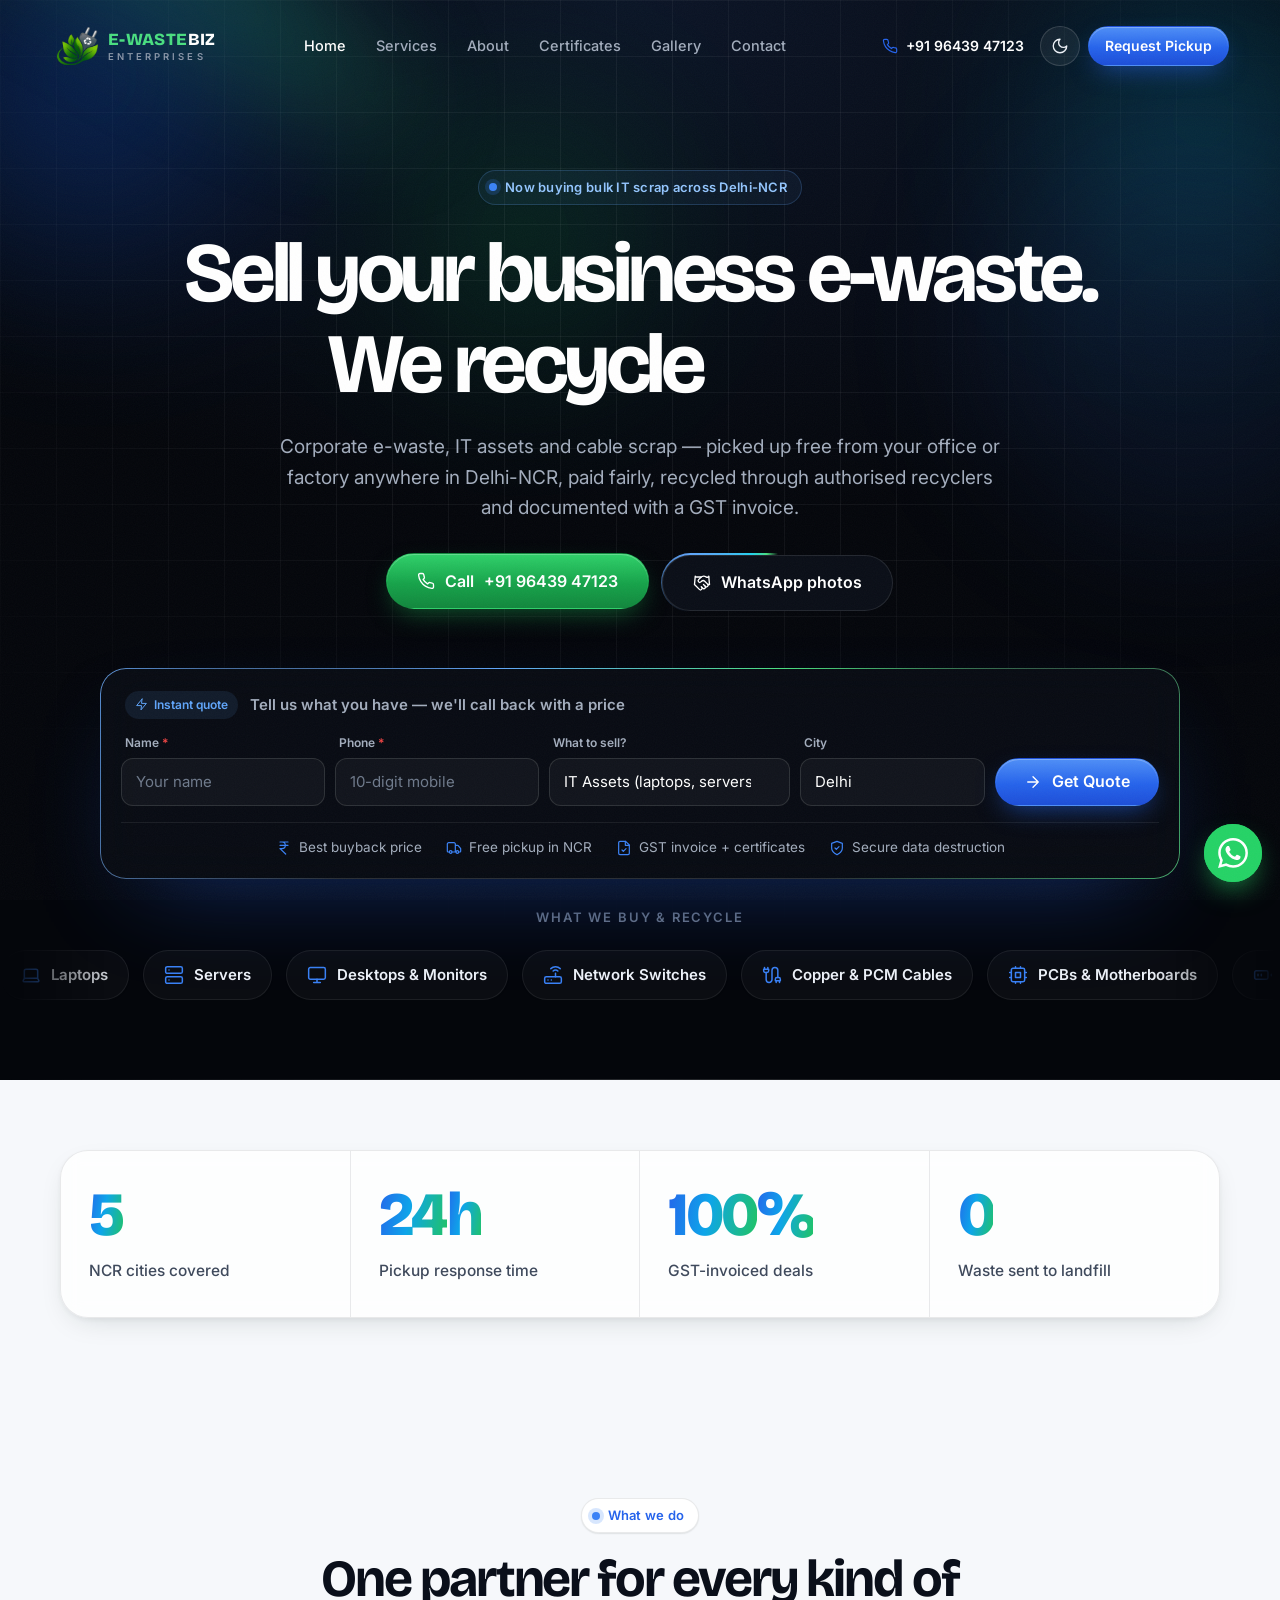
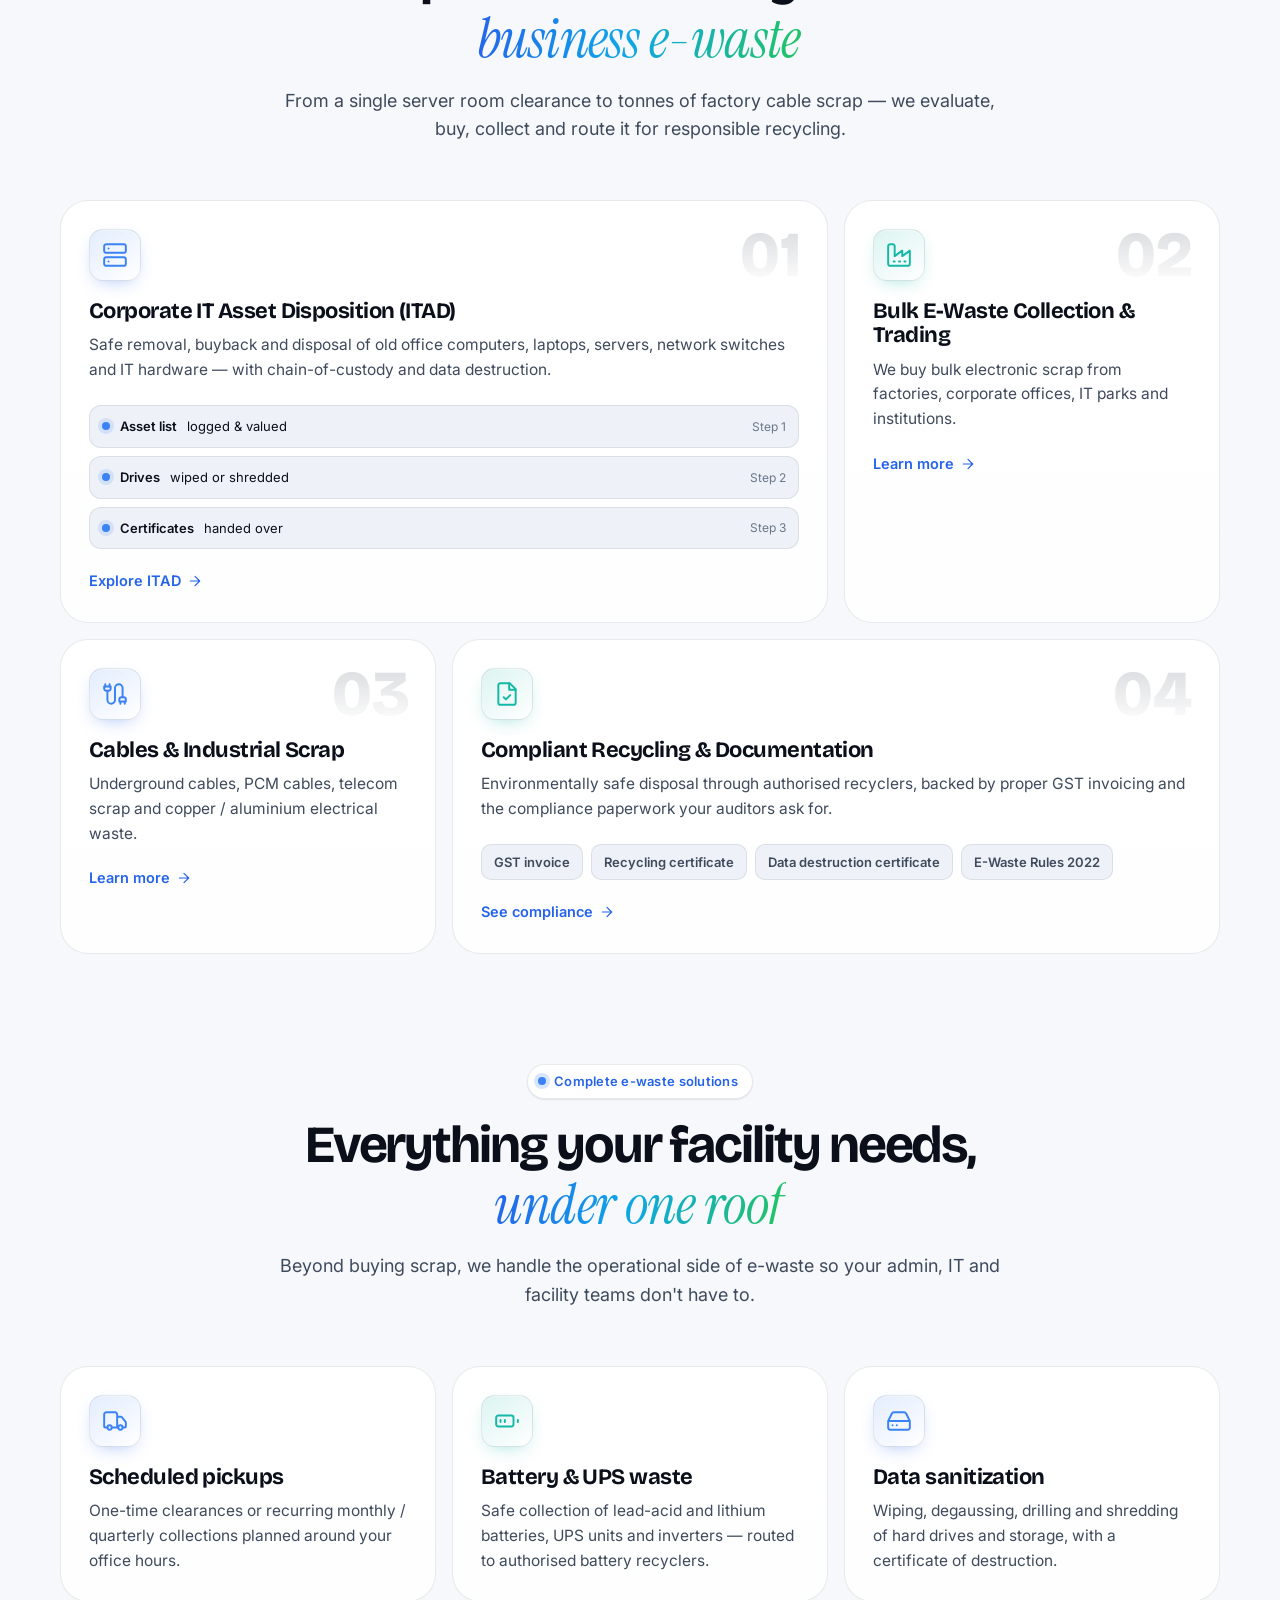
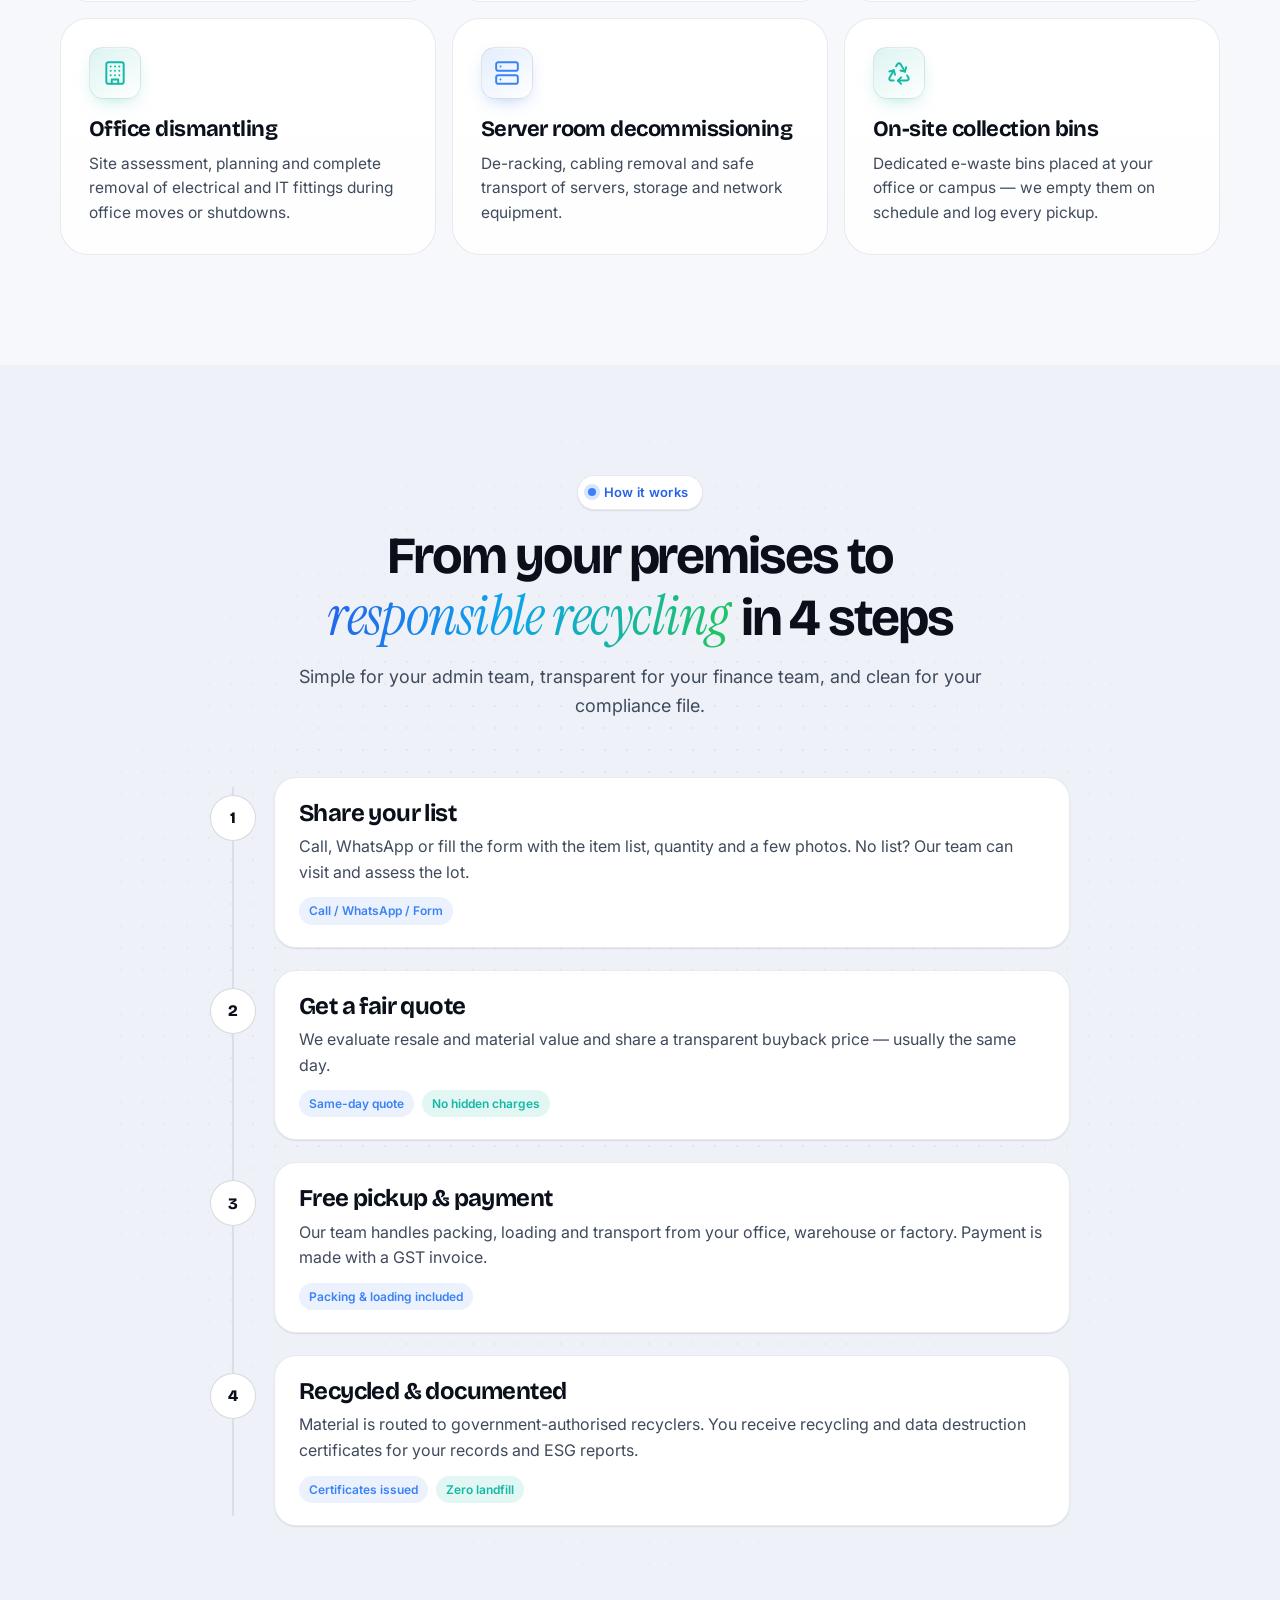
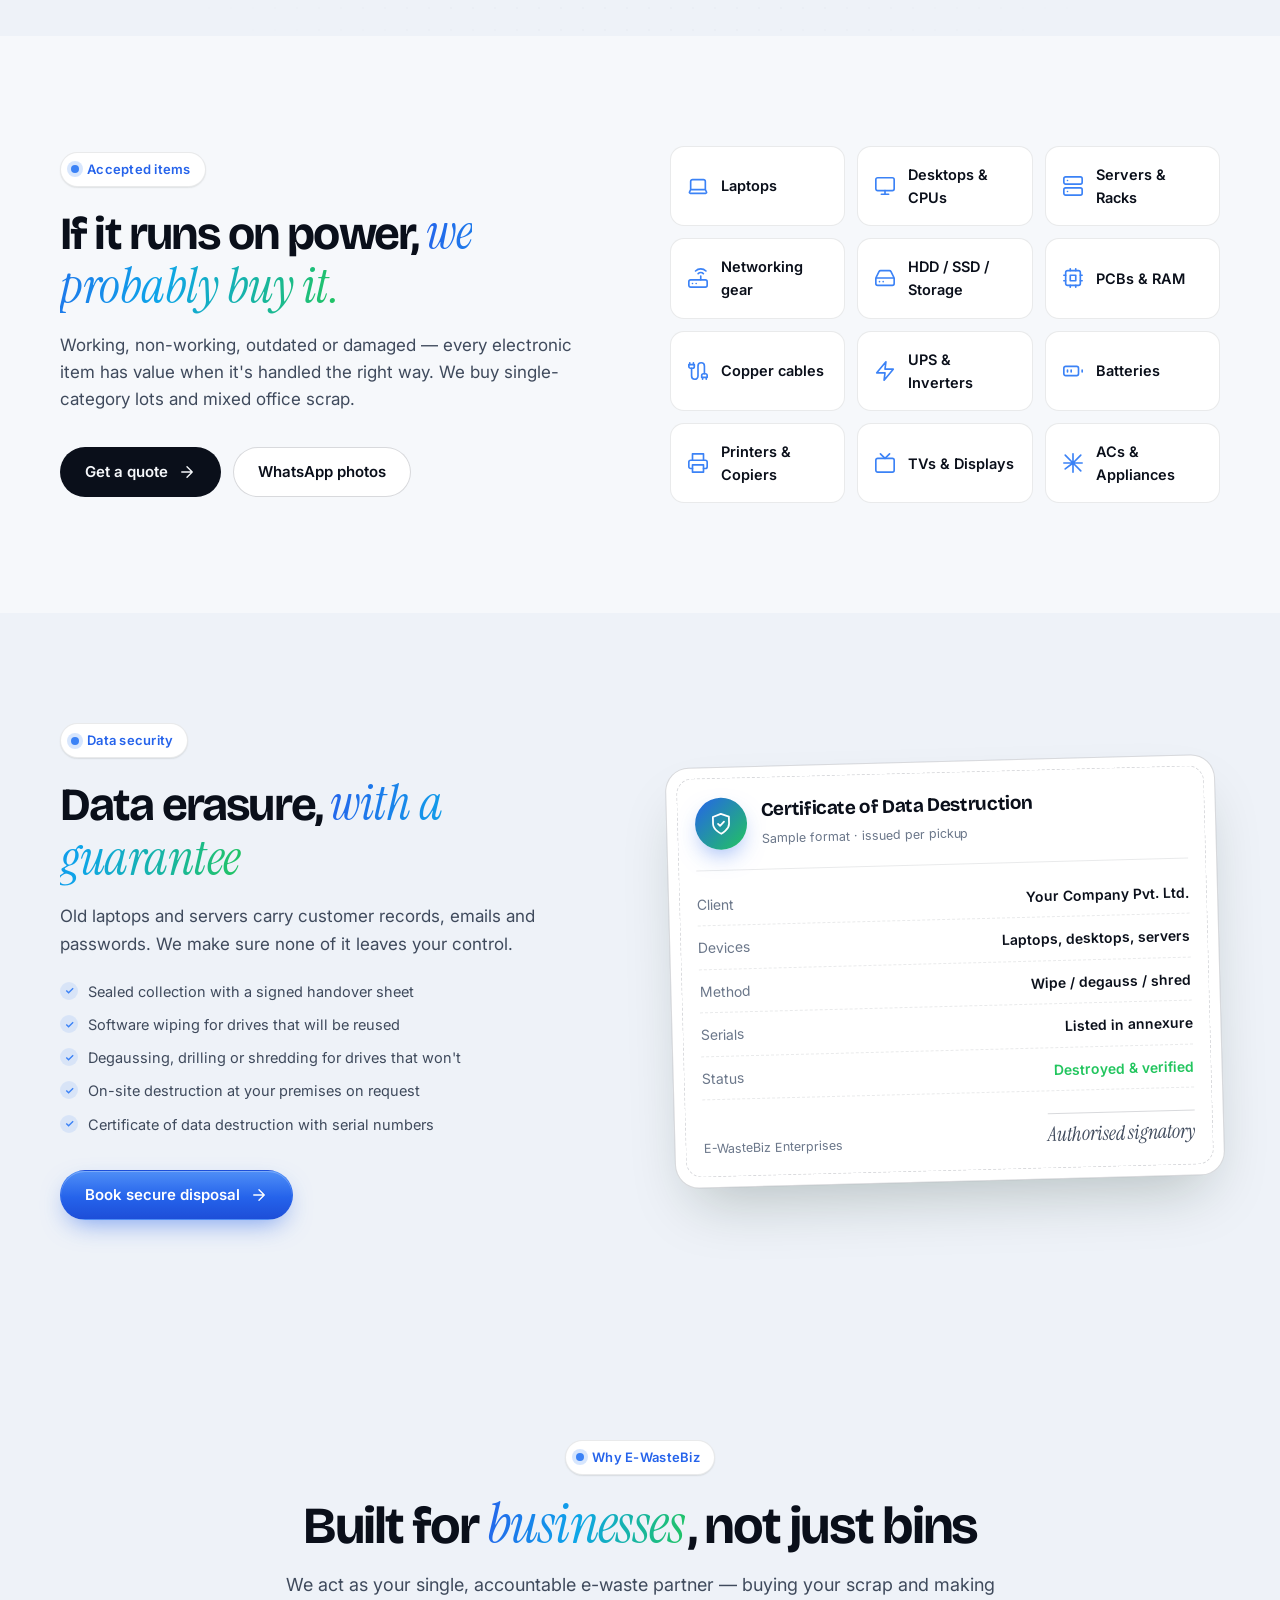
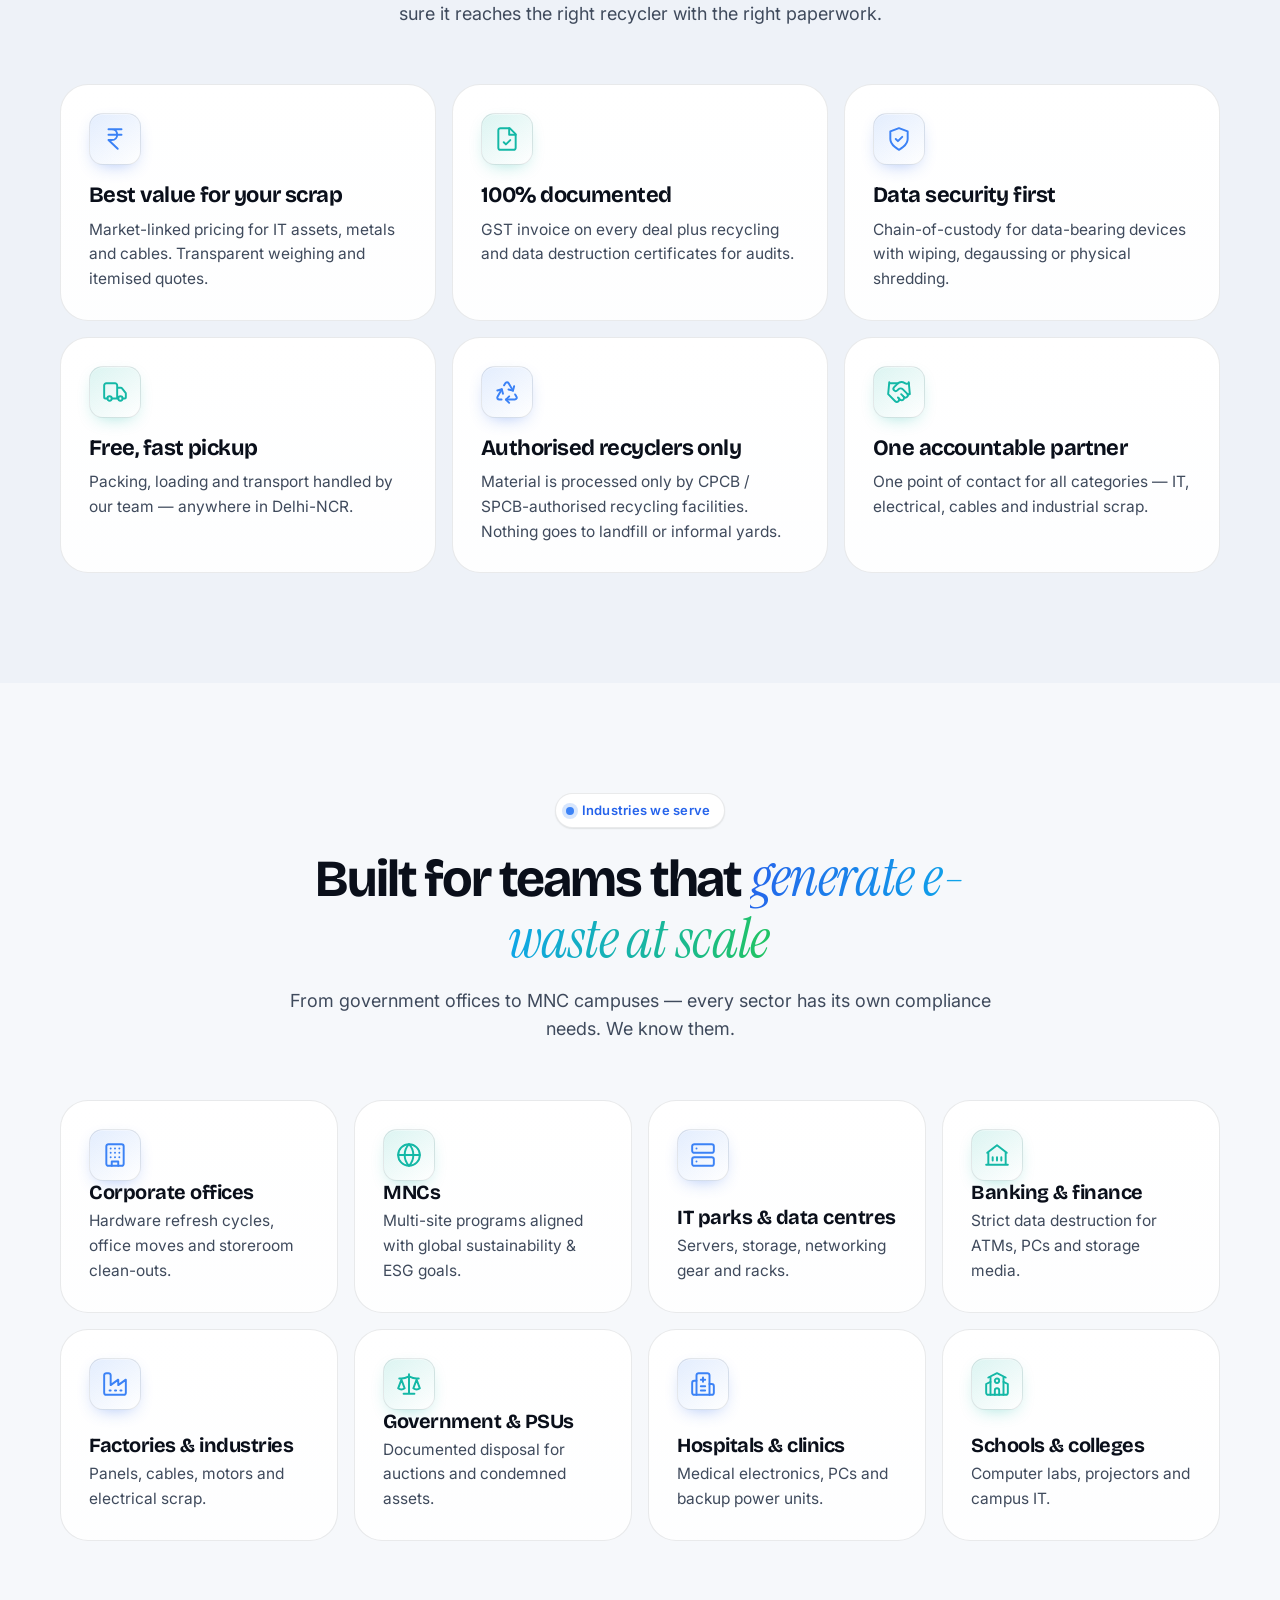
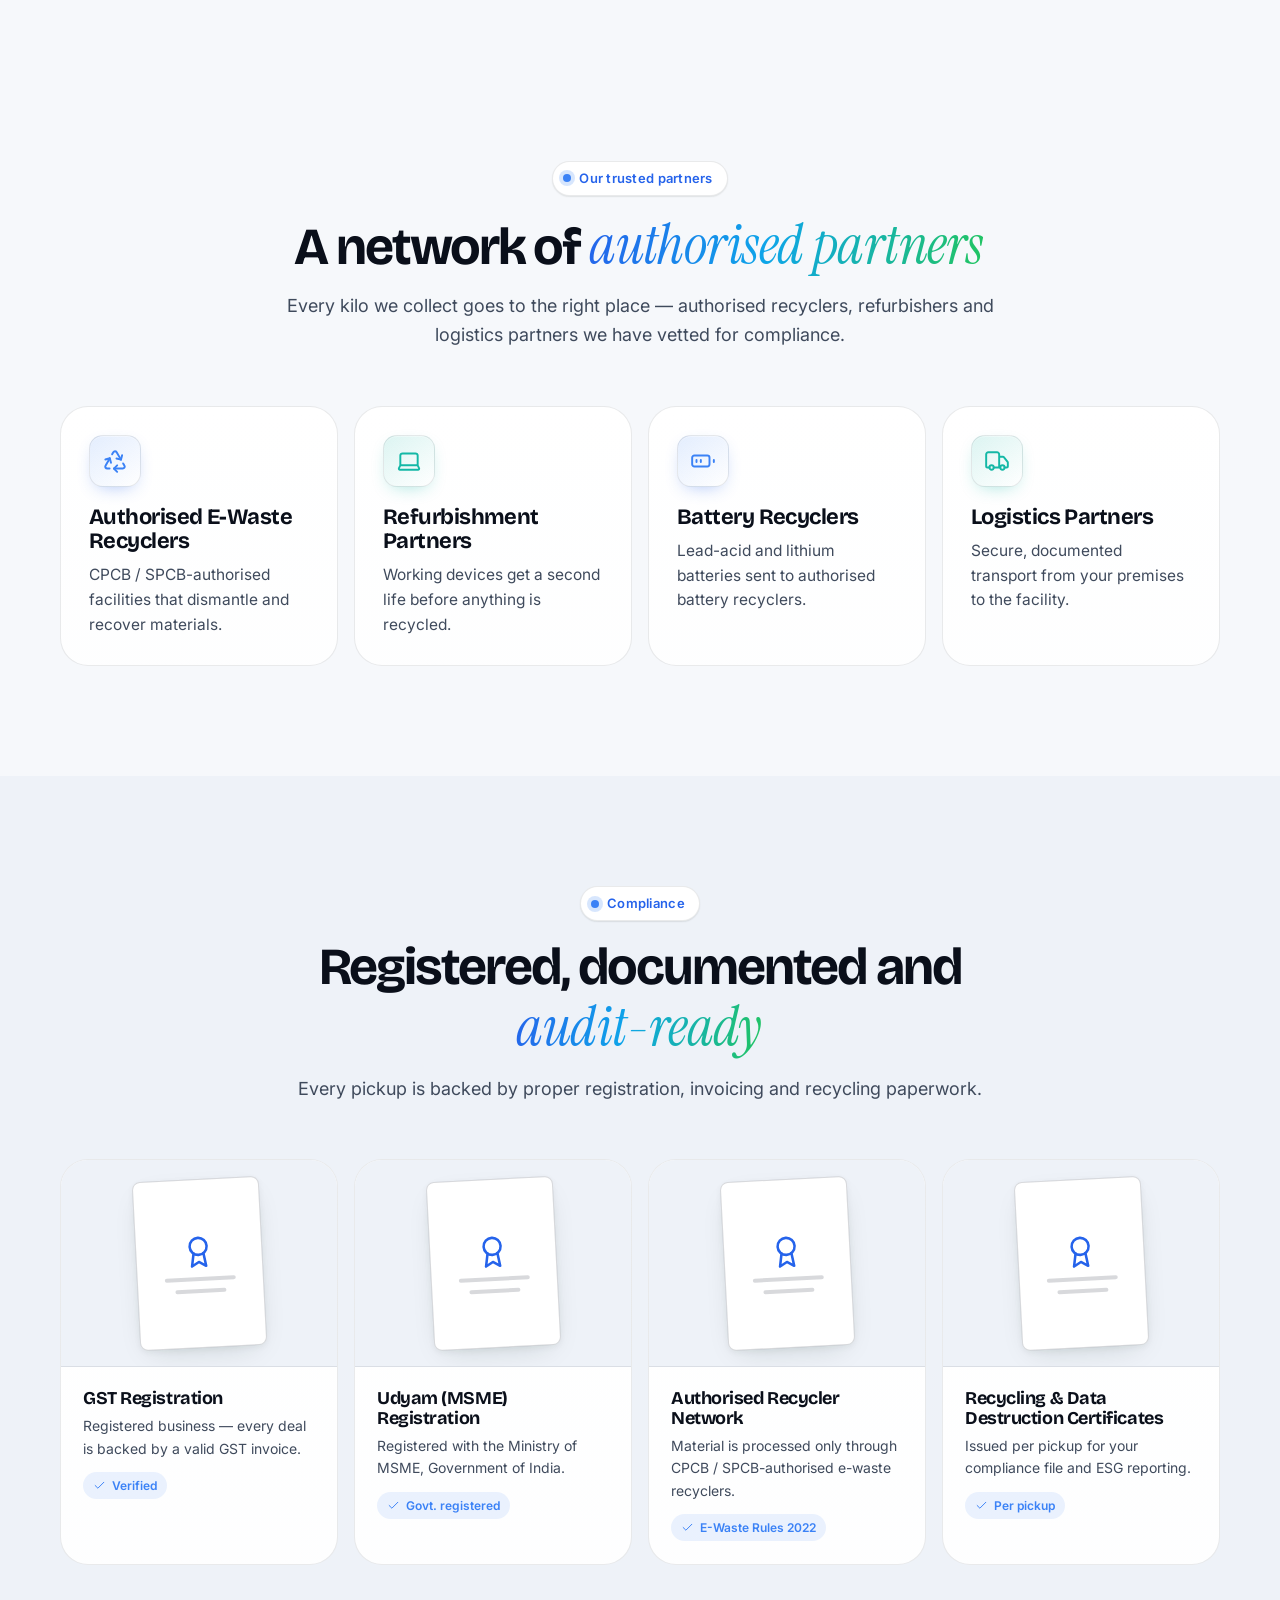
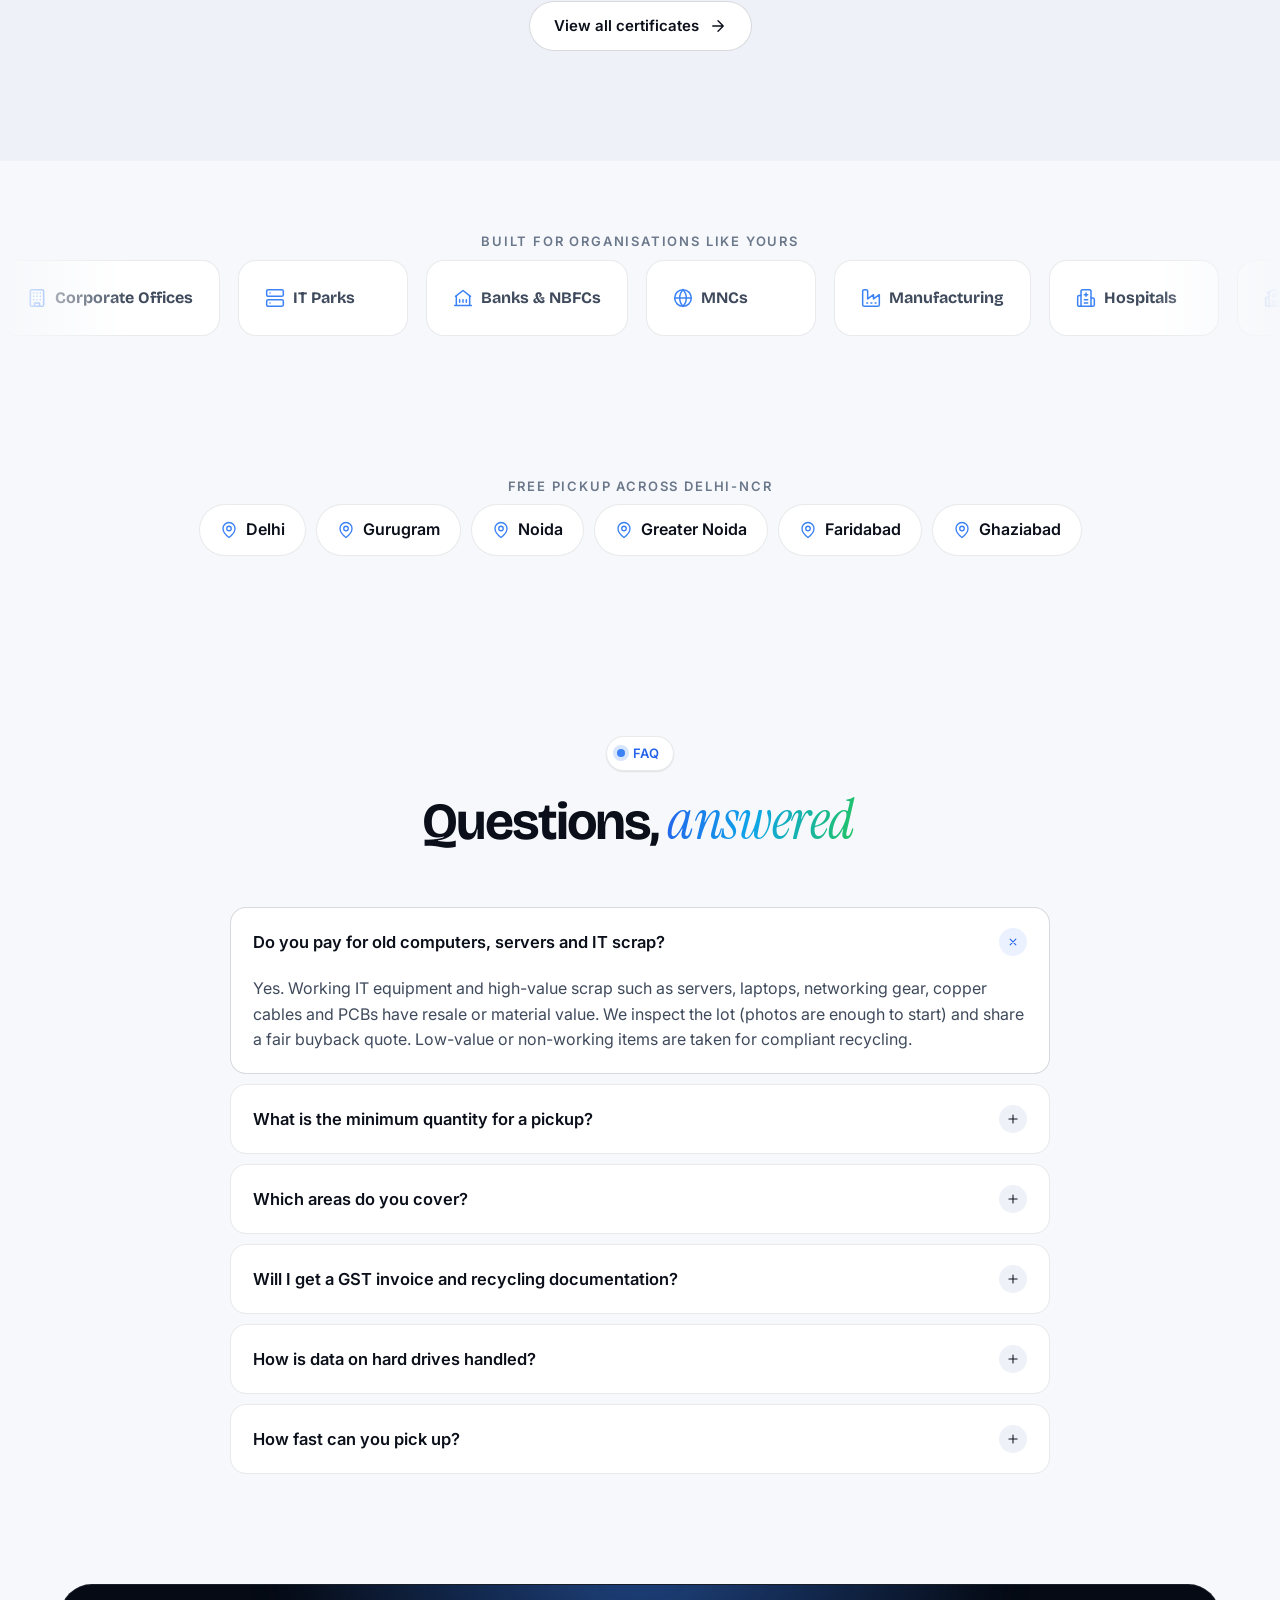
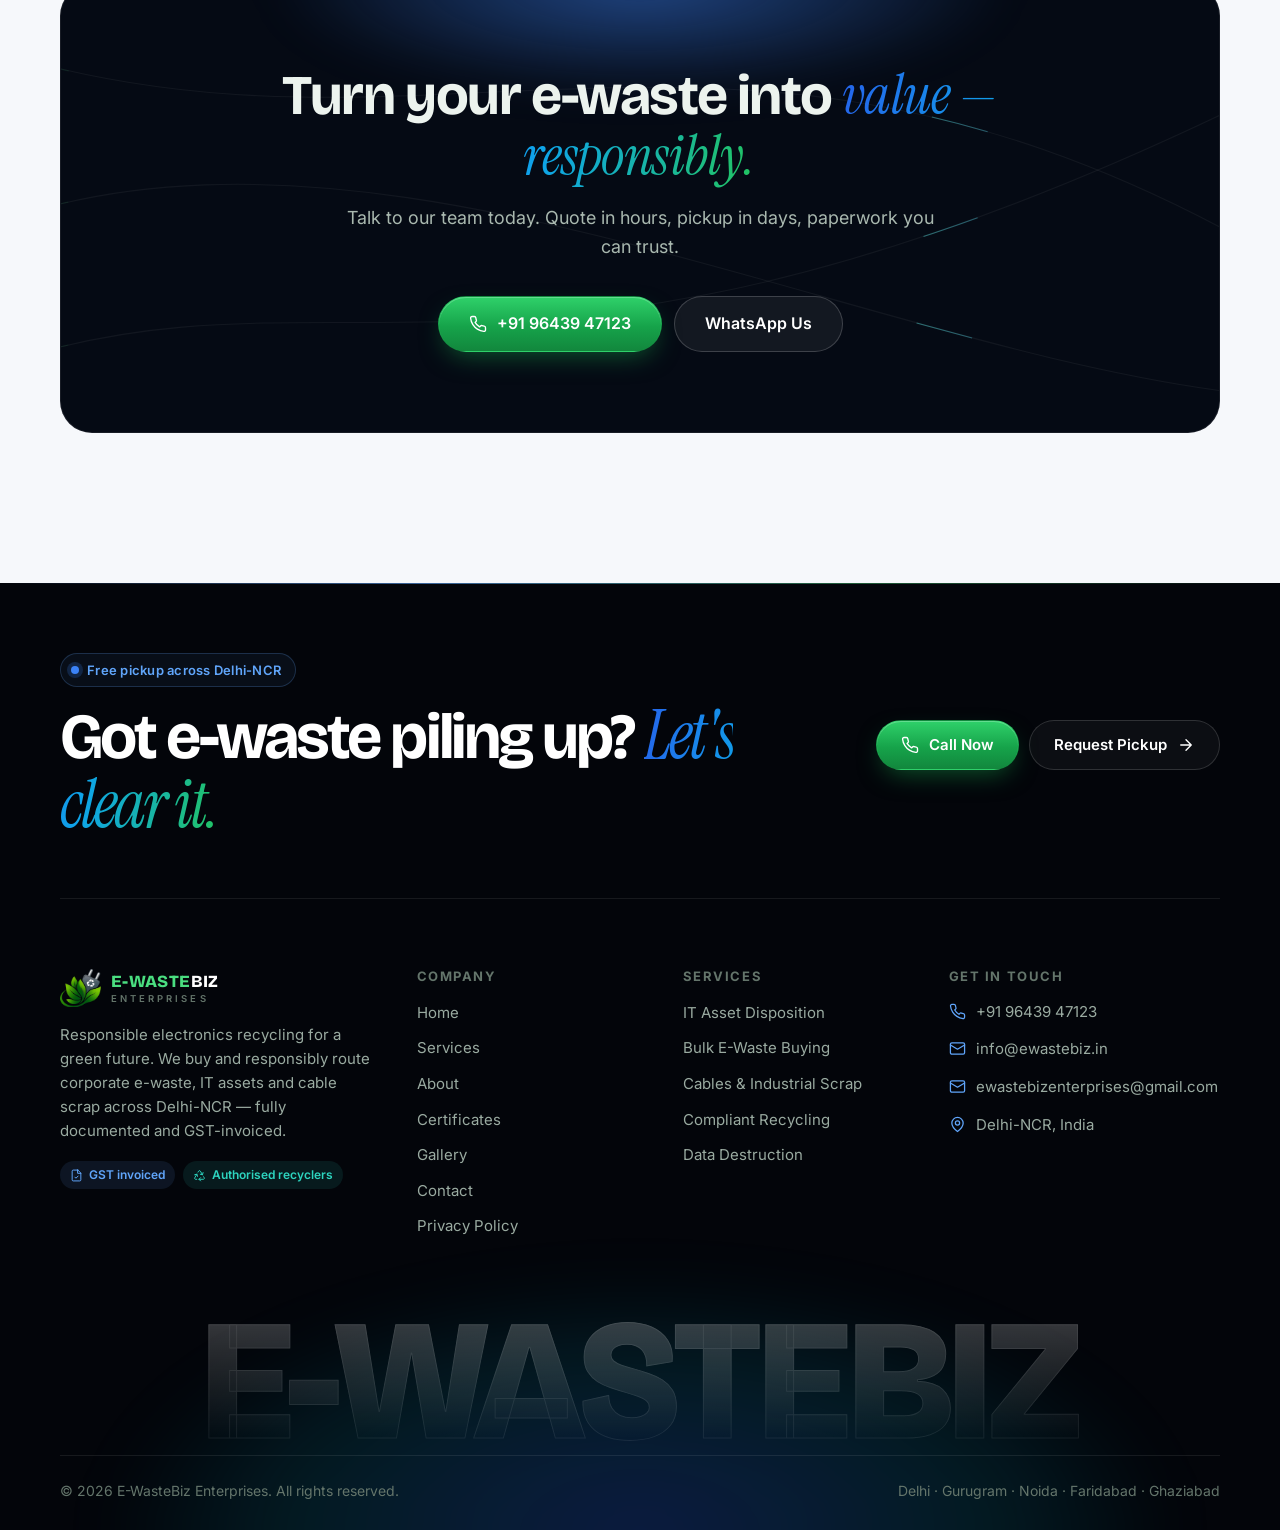
==== commit 76157fbc: "first commit" ====
--- a/index.html
+++ b/index.html
@@ -13,7 +13,7 @@
   <meta property="og:image" content="https://ewastebiz.in/assets/img/og.jpg">
   <link rel="icon" type="image/png" href="assets/img/favicon.png">
   <link rel="apple-touch-icon" href="assets/img/favicon.png">
-  <script>var t="dark";try{t=localStorage.getItem("ewb-theme")||"dark"}catch(e){}document.documentElement.dataset.theme=t</script>
+  <script>var t="light";try{t=localStorage.getItem("ewb-theme")||"light"}catch(e){}document.documentElement.dataset.theme=t</script>
   <link rel="preconnect" href="https://fonts.googleapis.com">
   <link rel="preconnect" href="https://fonts.gstatic.com" crossorigin>
   <link href="https://fonts.googleapis.com/css2?family=Bricolage+Grotesque:opsz,wght@12..96,600;12..96,700;12..96,800&family=Instrument+Serif:ital@0;1&family=Inter:wght@400;500;600;700&display=swap" rel="stylesheet">
